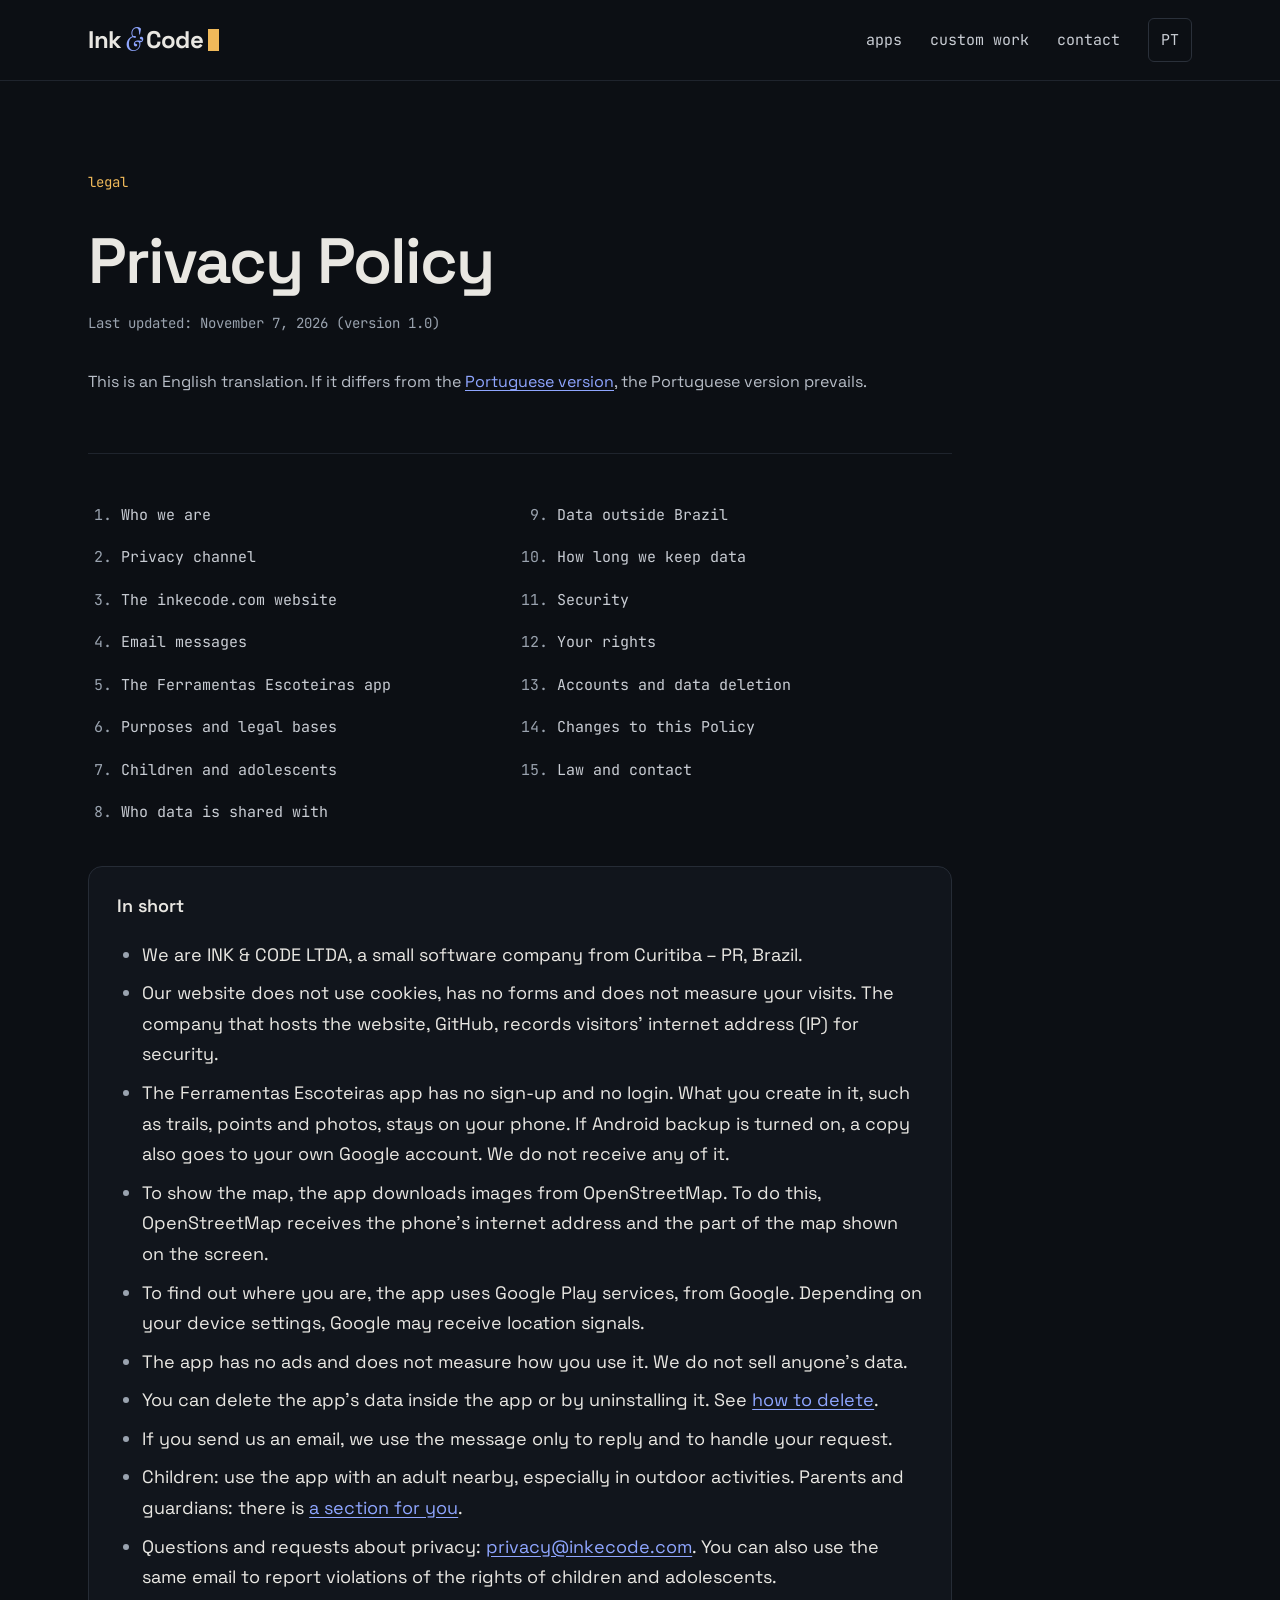
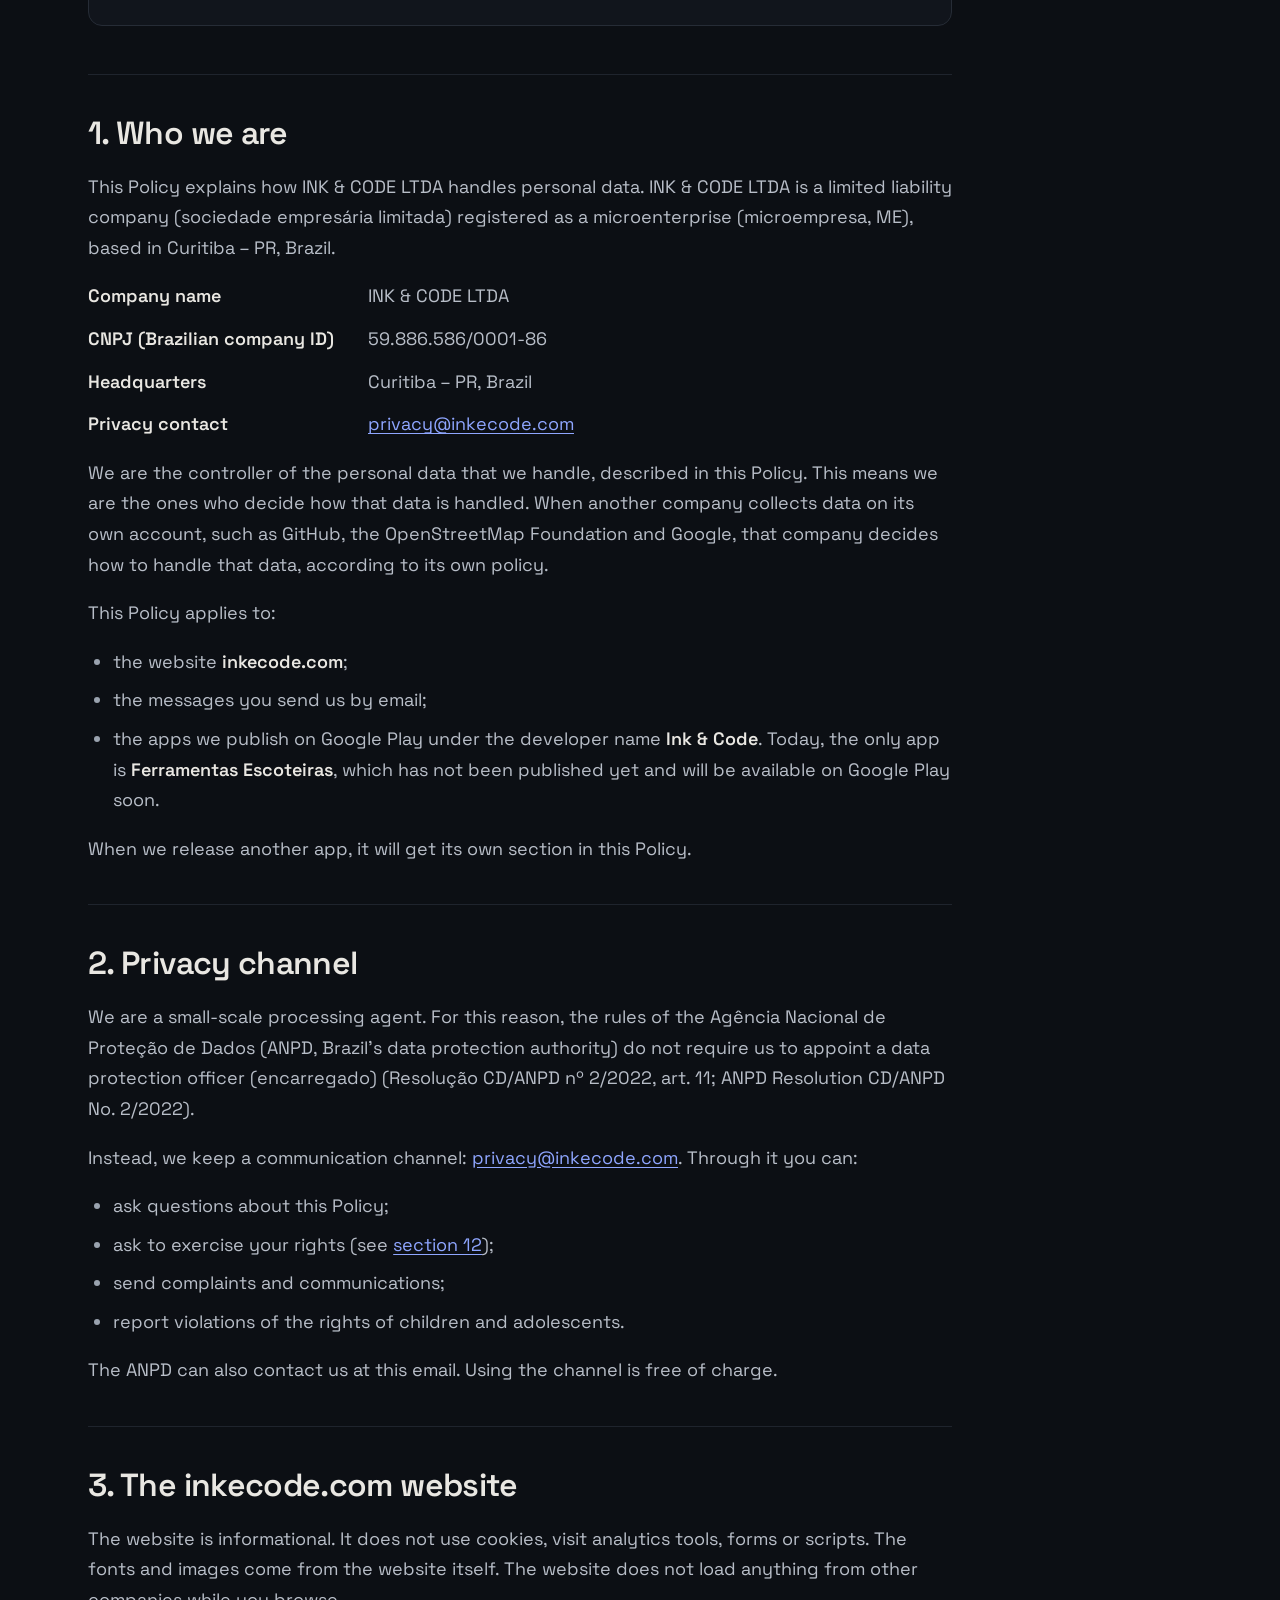
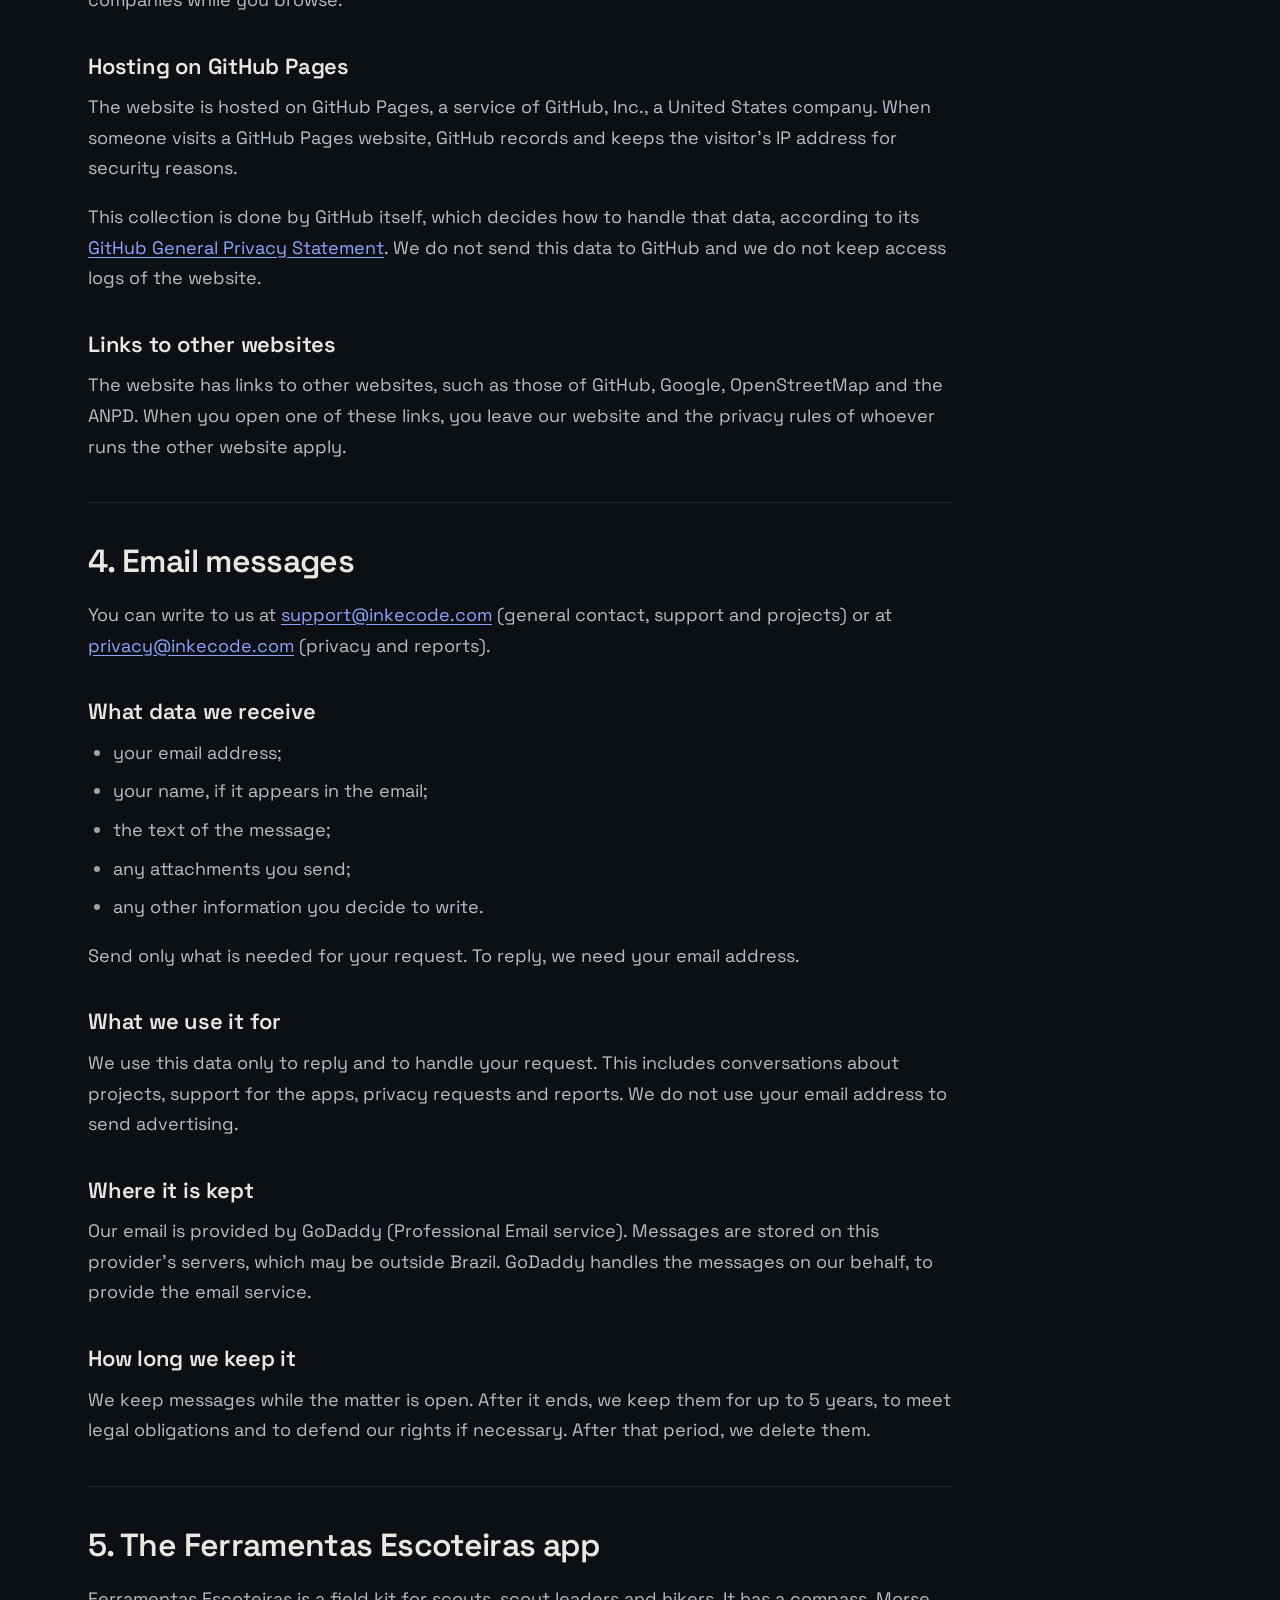
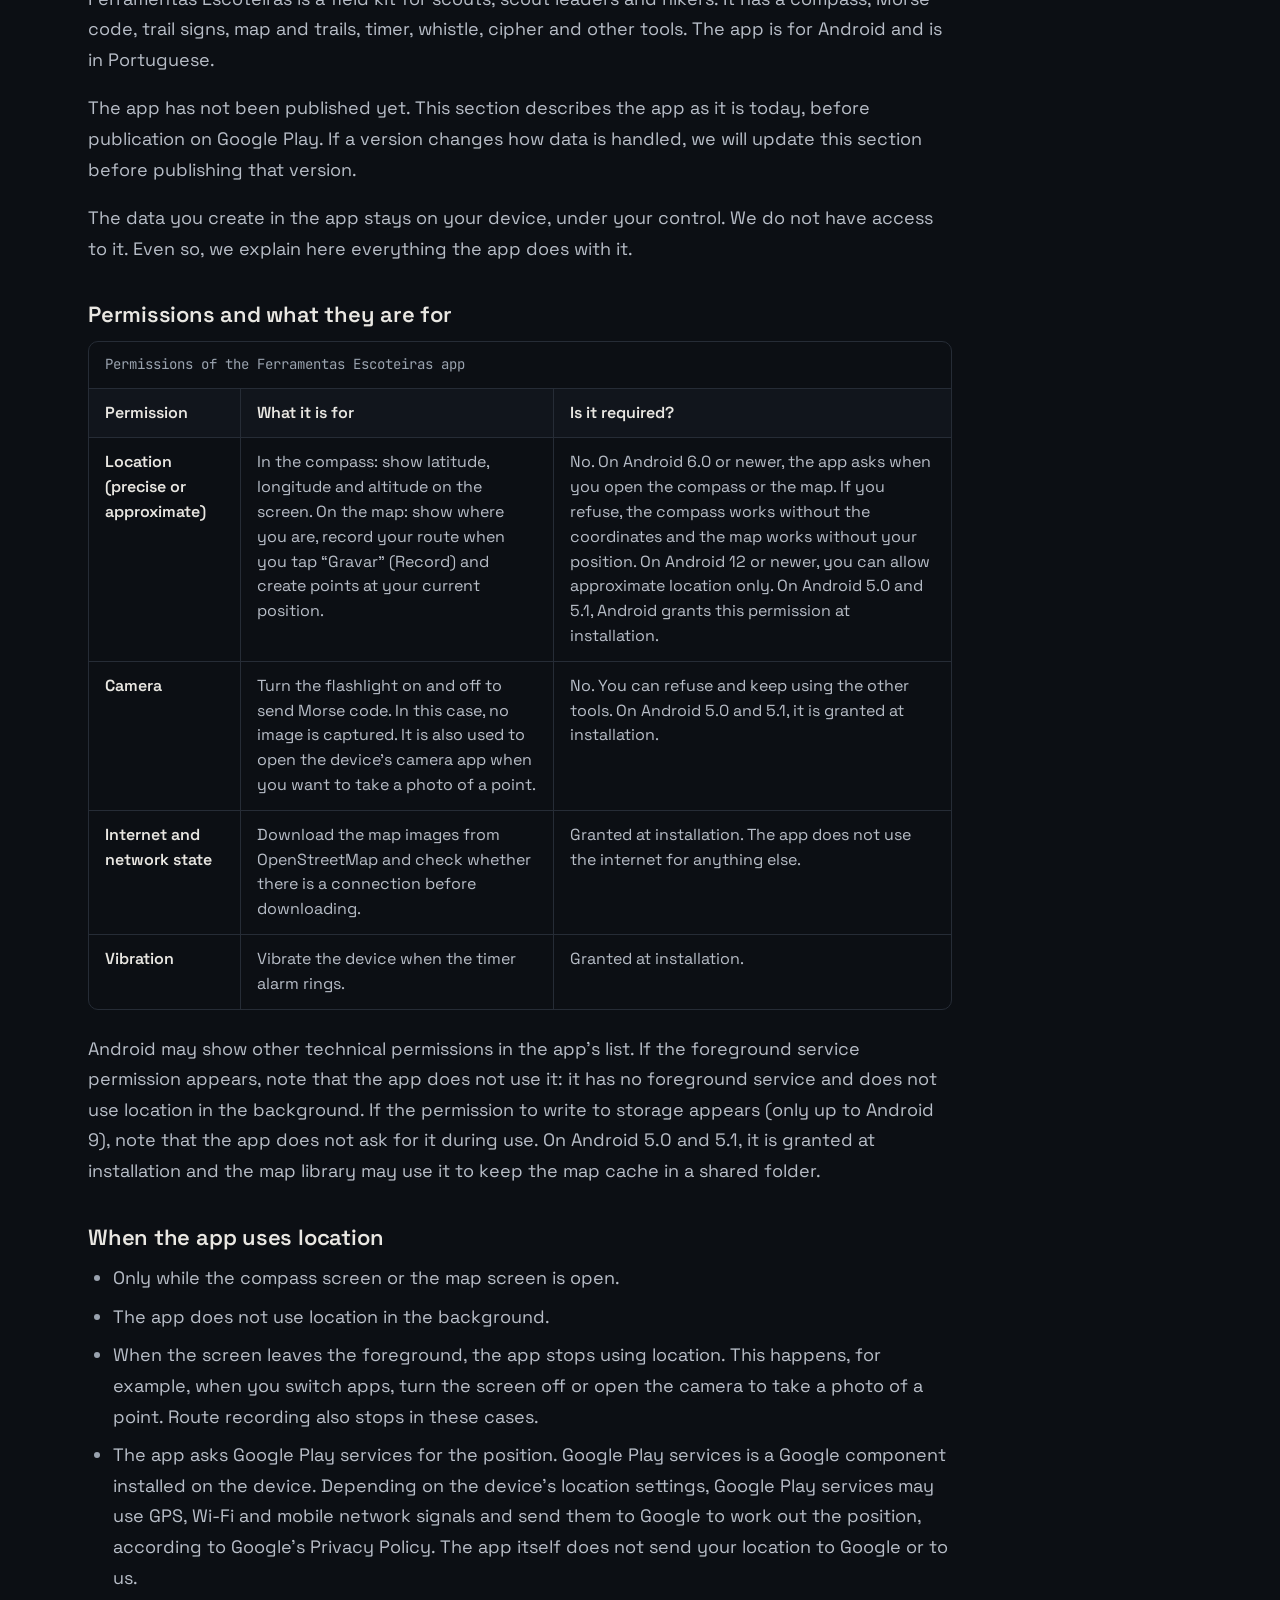
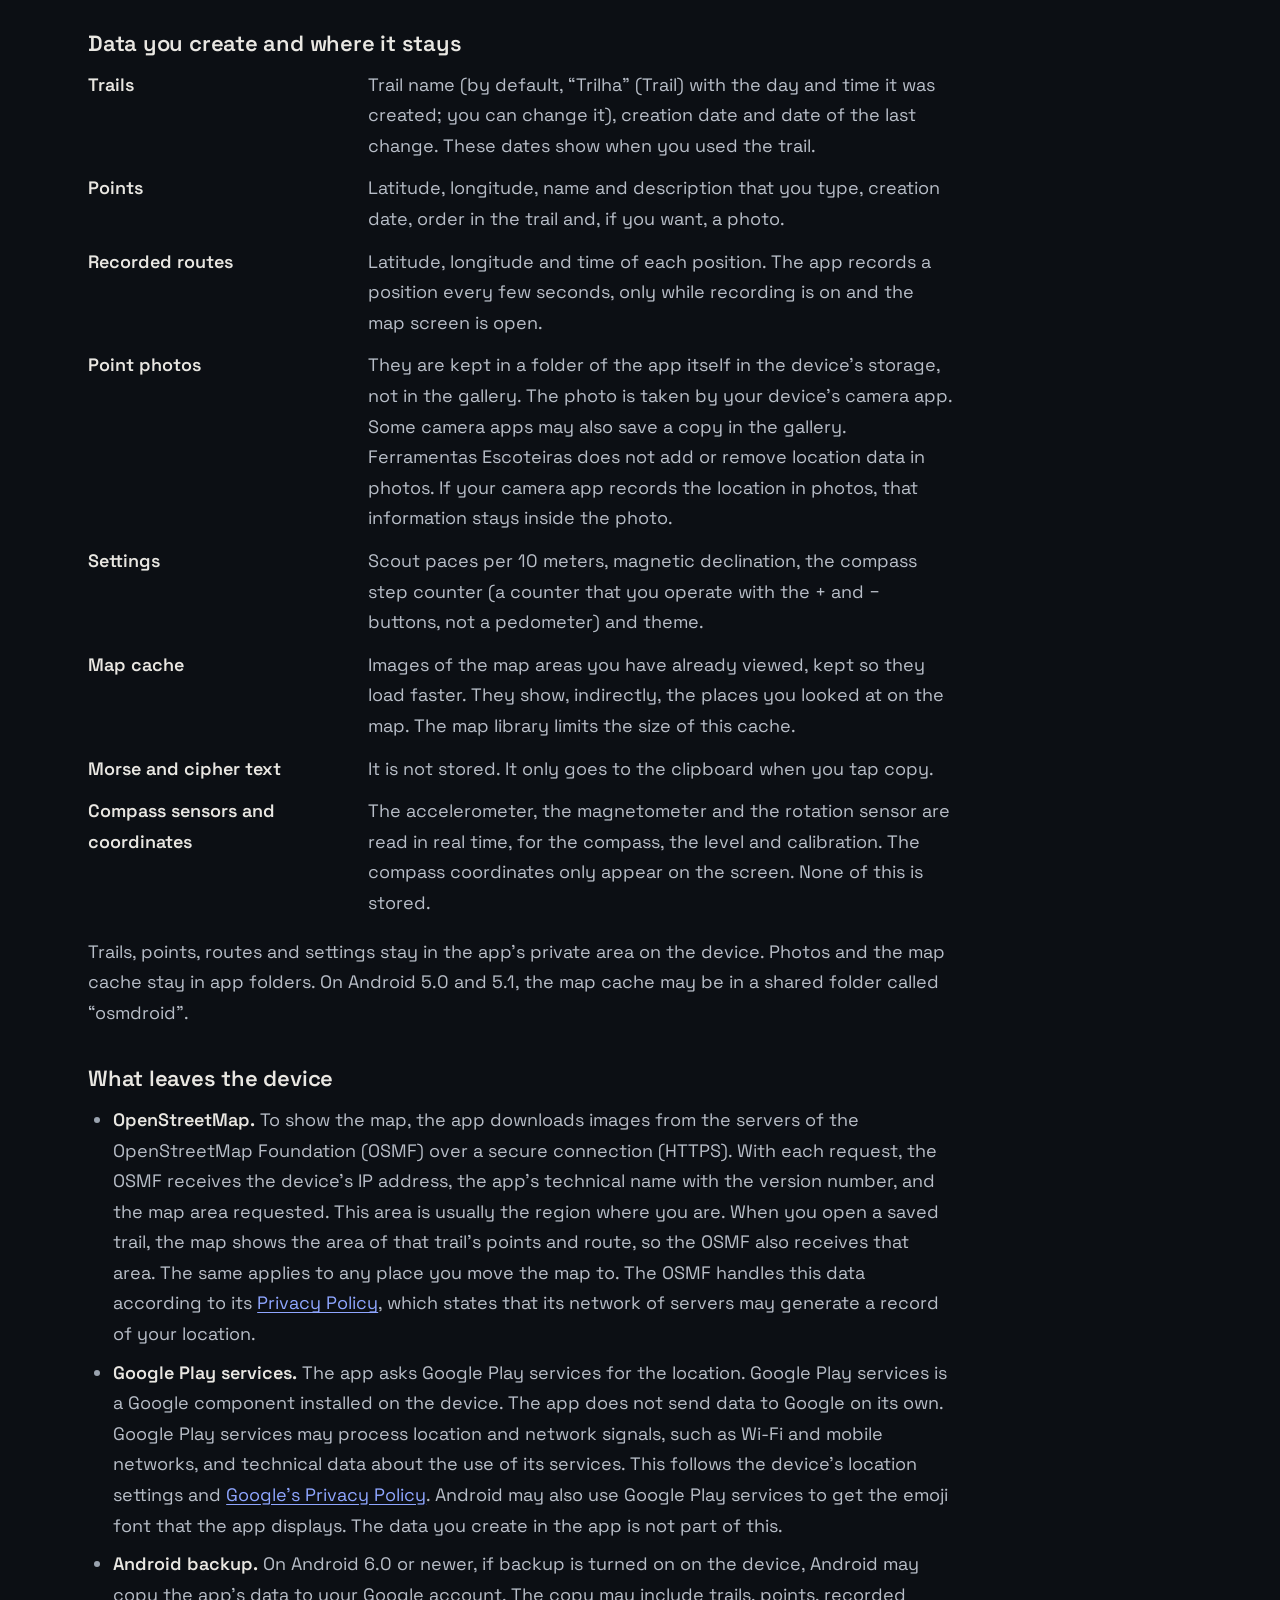
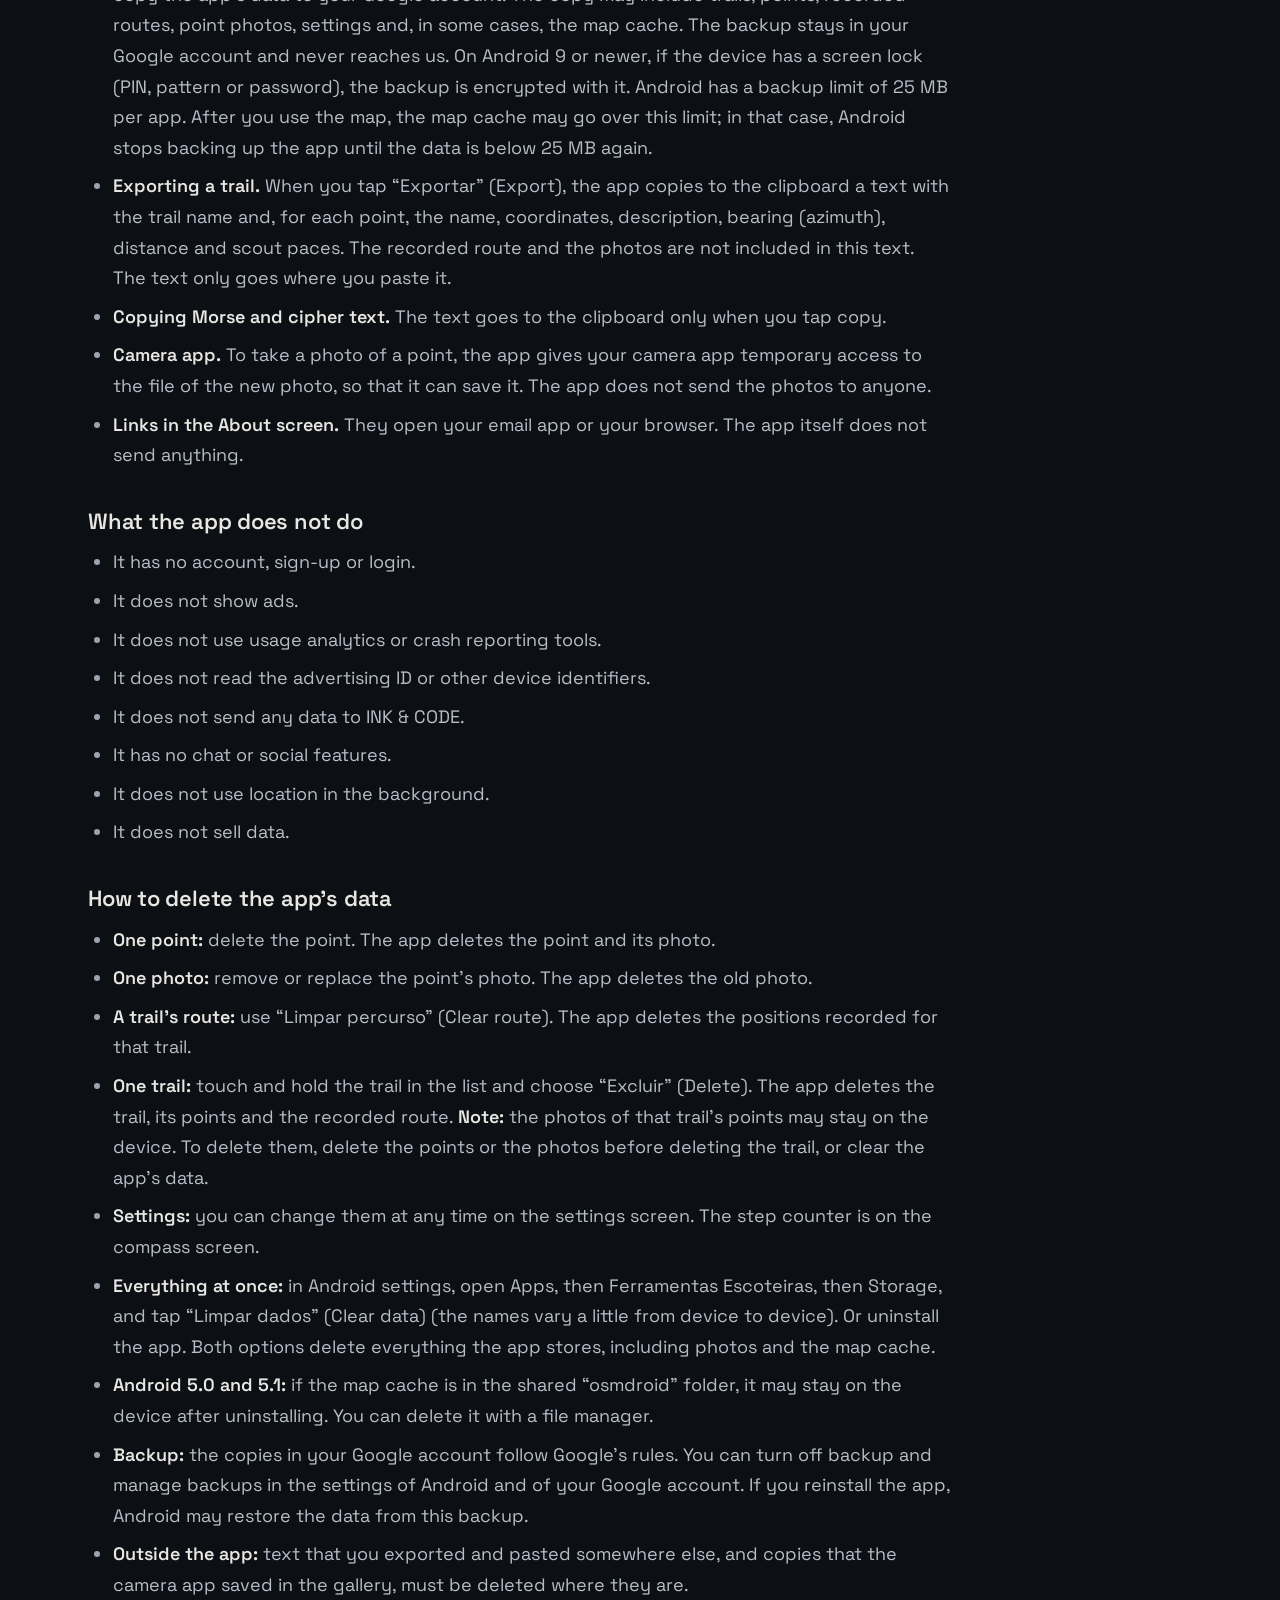
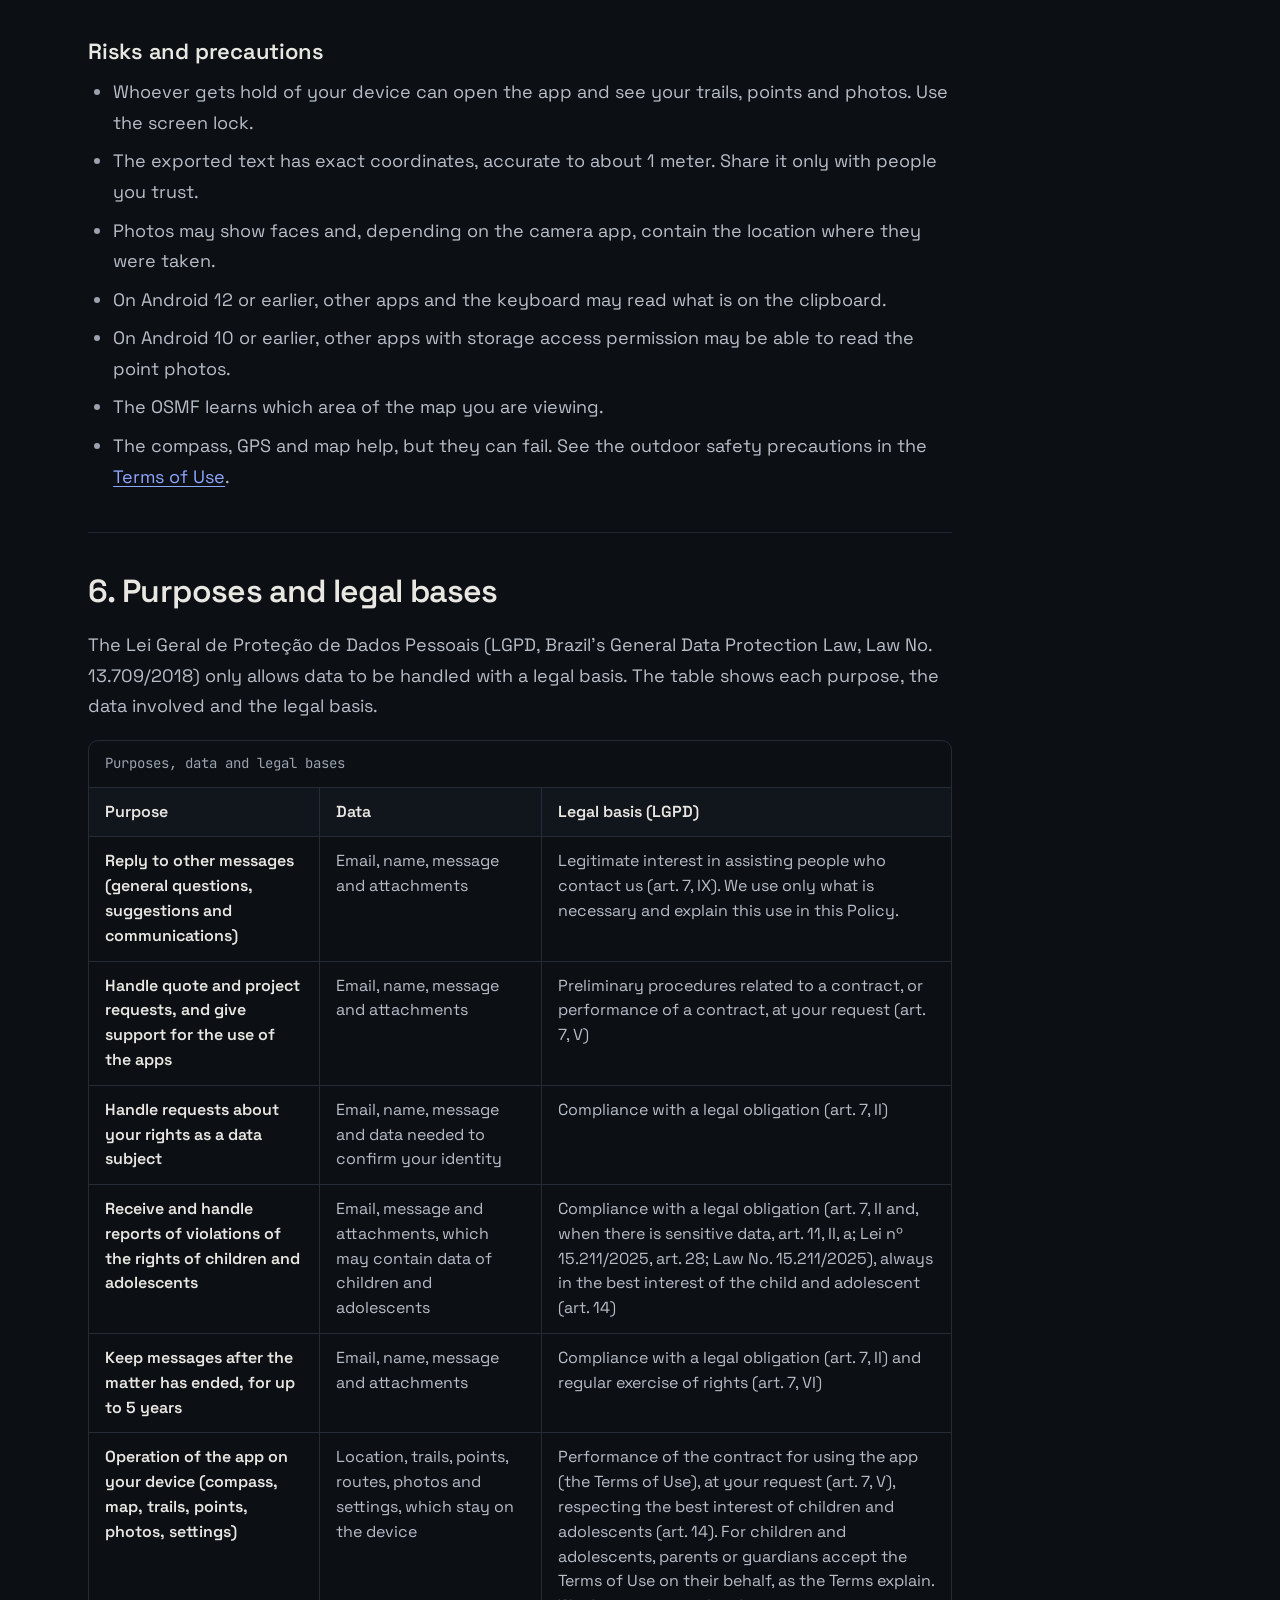
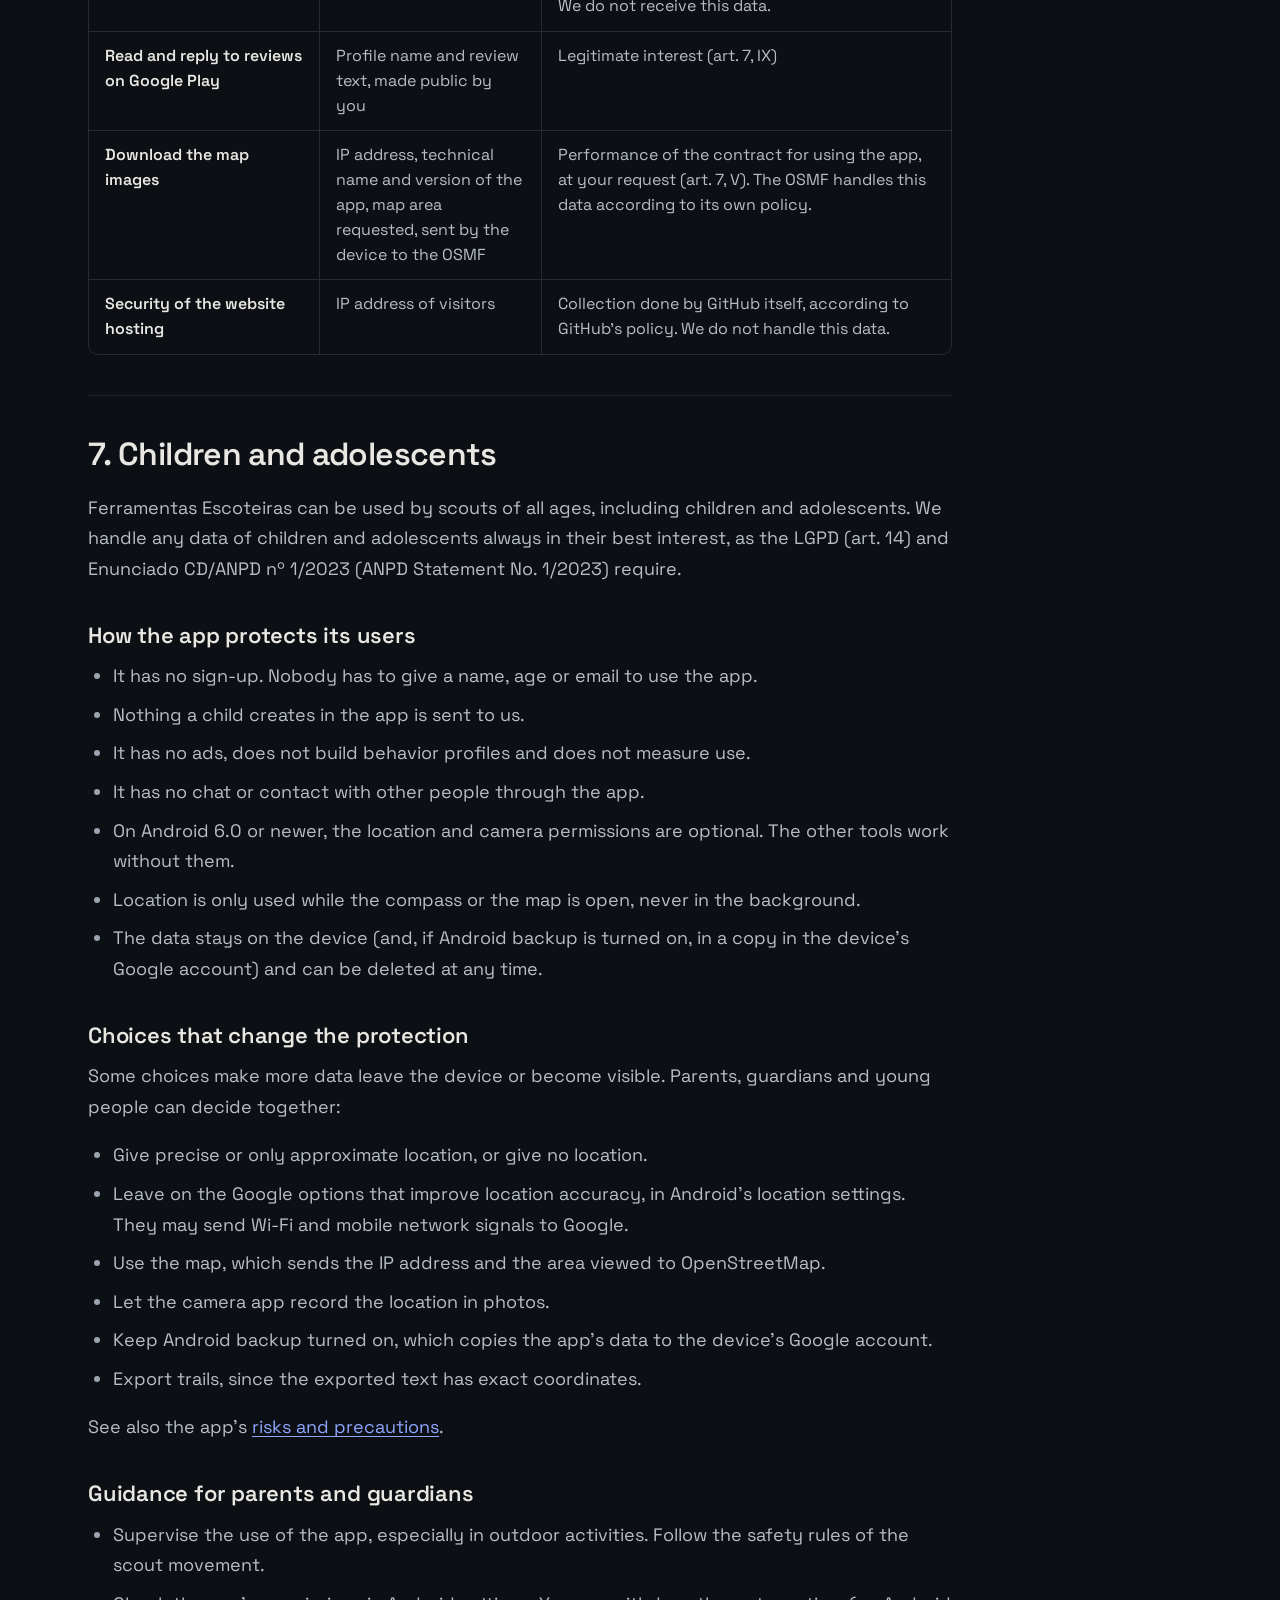
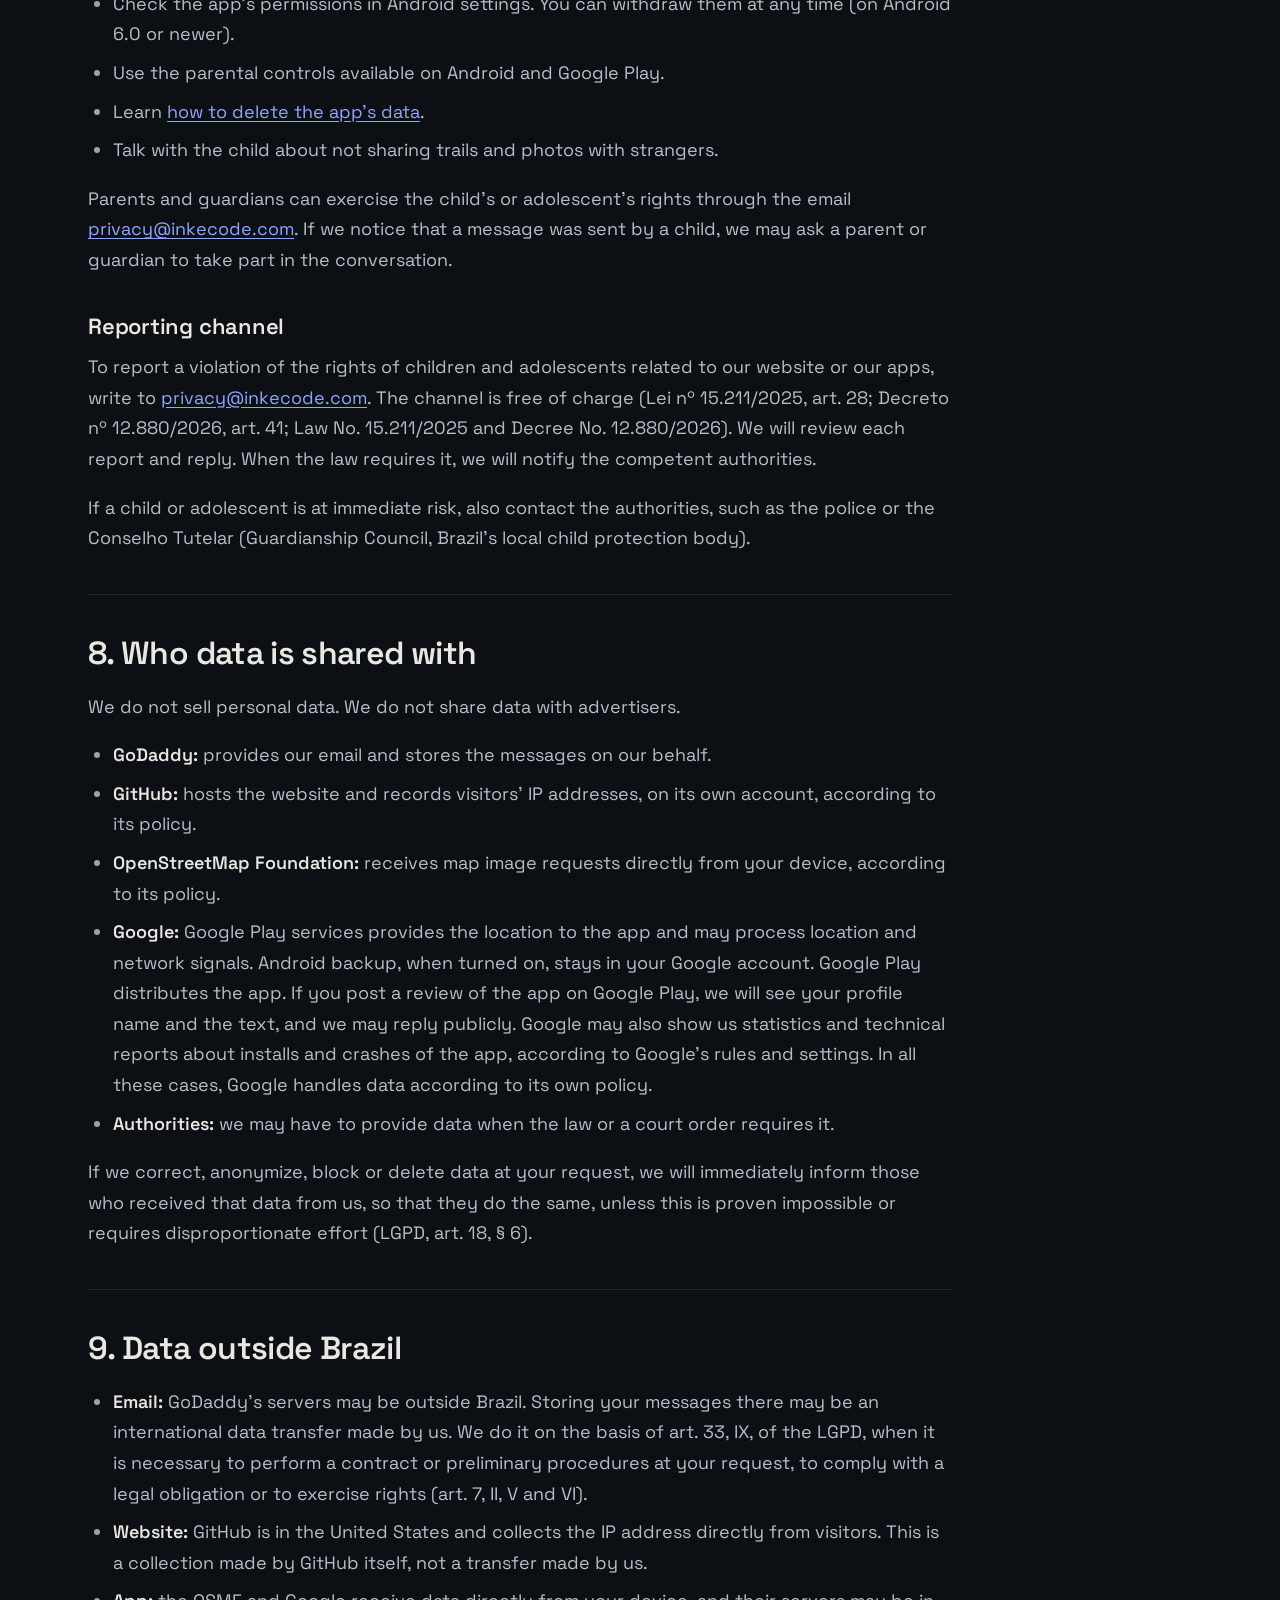
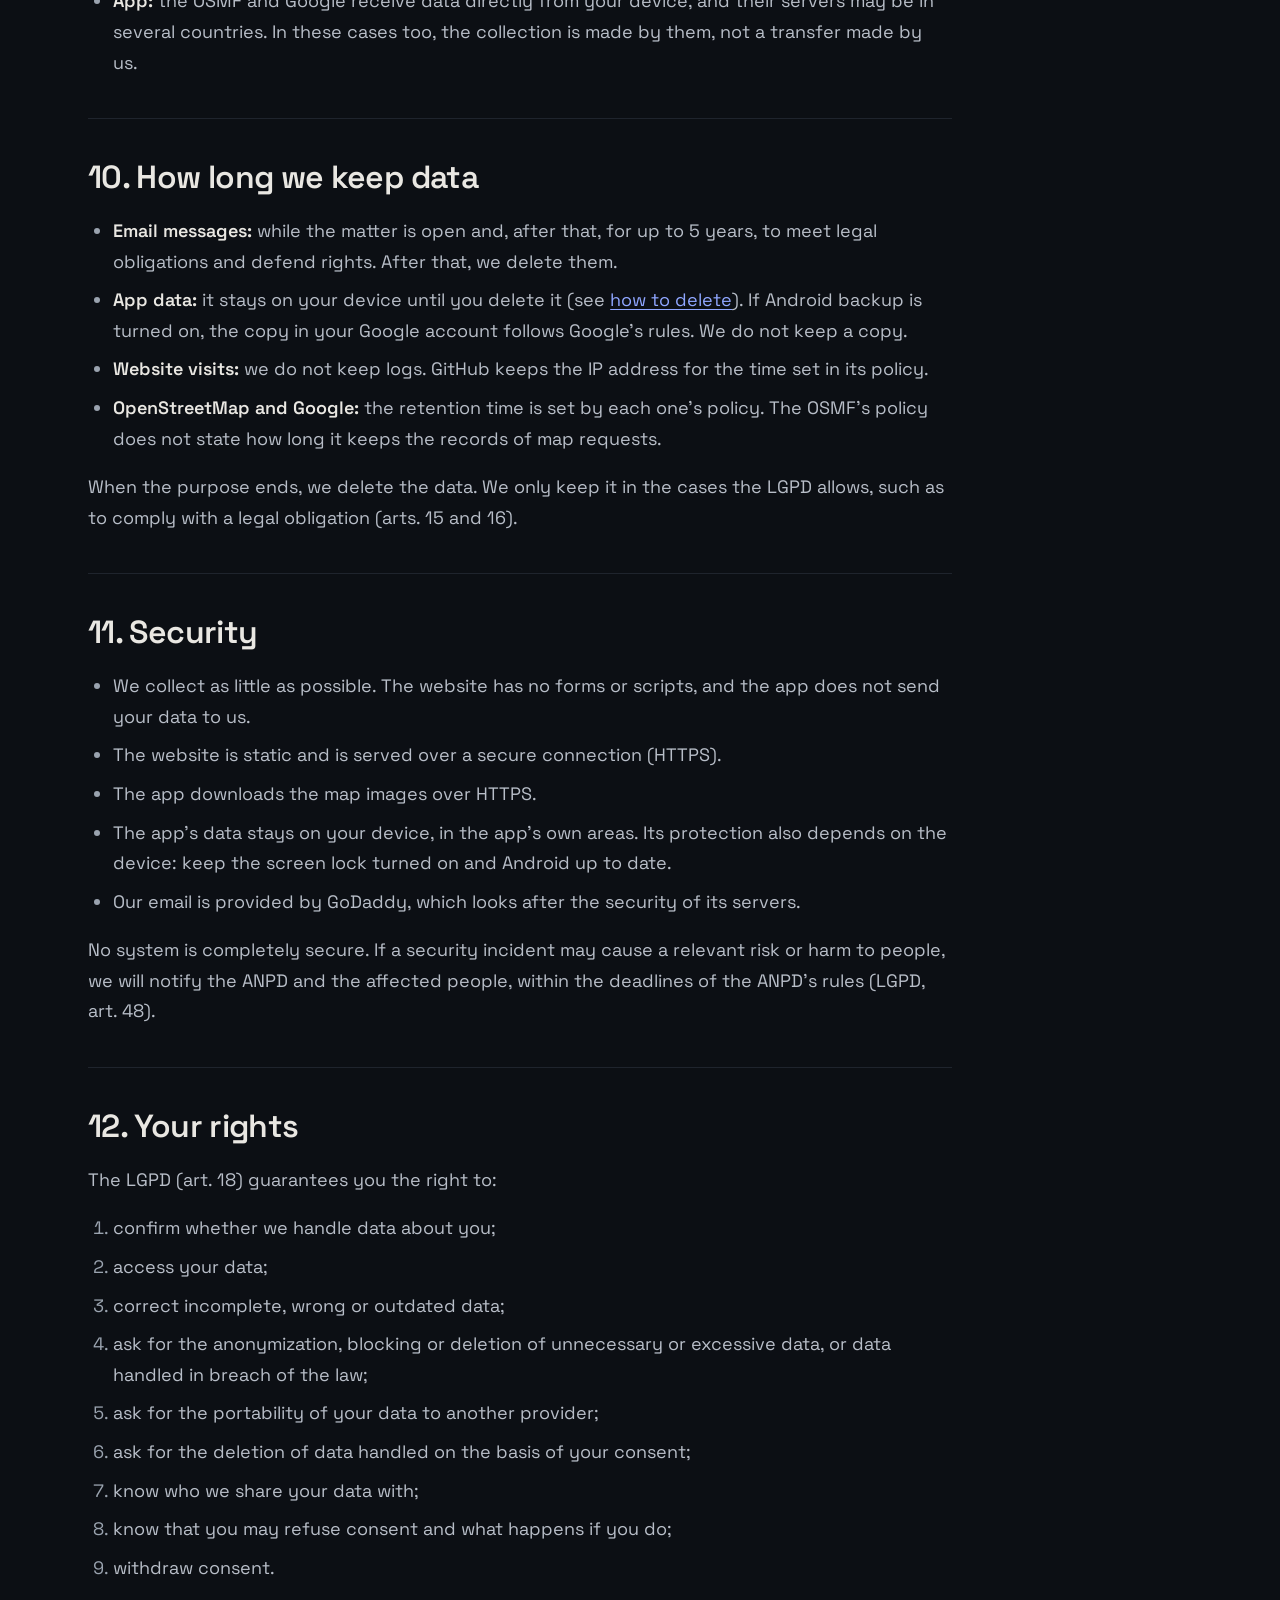
==== privacy/index.html @ c66e044f "Add Ink & Code website Static bilingual site served by GitHub Pages at inkecode.com: English at the " ====
<!doctype html>
<html lang="en">
<head>
<meta charset="utf-8">
<meta name="viewport" content="width=device-width, initial-scale=1">
<meta http-equiv="Content-Security-Policy" content="default-src 'self'; img-src 'self'; style-src 'self'; font-src 'self'; script-src 'none'; object-src 'none'; base-uri 'none'; form-action 'none'">
<meta name="referrer" content="strict-origin-when-cross-origin">
<title>Privacy Policy | Ink &amp; Code</title>
<meta name="description" content="How Ink &amp; Code handles personal data on this website, by email and in the Ferramentas Escoteiras app.">
<link rel="canonical" href="https://inkecode.com/privacy/">
<link rel="alternate" hreflang="en" href="https://inkecode.com/privacy/">
<link rel="alternate" hreflang="pt-BR" href="https://inkecode.com/pt/privacidade/">
<link rel="alternate" hreflang="x-default" href="https://inkecode.com/privacy/">
<meta property="og:type" content="website">
<meta property="og:site_name" content="Ink &amp; Code">
<meta property="og:title" content="Privacy Policy | Ink &amp; Code">
<meta property="og:description" content="How Ink &amp; Code handles personal data on this website, by email and in the Ferramentas Escoteiras app.">
<meta property="og:url" content="https://inkecode.com/privacy/">
<meta property="og:locale" content="en_US">
<meta property="og:locale:alternate" content="pt_BR">
<meta name="theme-color" content="#0C0F14">
<meta name="color-scheme" content="dark">
<link rel="icon" href="/assets/img/favicon.svg" type="image/svg+xml">
<link rel="apple-touch-icon" href="/assets/img/apple-touch-icon.png">
<link rel="stylesheet" href="/assets/css/site.css">
<link rel="expect" href="#main" blocking="render">
</head>
<body>
<a class="skip-link" href="#main">Skip to content</a>
<header class="site-header">
<div class="container">
<a class="wordmark" href="/" aria-label="Ink &amp; Code, go to the home page"><span>Ink</span><span class="wordmark-amp">&amp;</span><span>Code</span><span class="wordmark-cursor cursor" aria-hidden="true"></span></a>
<nav class="site-nav" aria-label="Main">
<a href="/#apps">apps</a>
<a href="/#custom-work">custom work</a>
<a href="/#contact">contact</a>
<a class="lang-switch" href="/pt/privacidade/" lang="pt-BR" hreflang="pt-BR" aria-label="Versão em português">PT</a>
</nav>
</div>
</header>
<main id="main" class="legal-page"><article class="legal">
<header class="legal-header">
<p class="eyebrow">legal</p>
<h1>Privacy Policy</h1>
<p class="legal-meta">Last updated: November 7, 2026 (version 1.0)</p>
<p class="legal-lang-note">This is an English translation. If it differs from the <a href="/pt/privacidade/" lang="pt-BR" hreflang="pt-BR">Portuguese version</a>, the Portuguese version prevails.</p>
</header>
<nav class="legal-toc" aria-label="Privacy Policy contents">
  <ol>
    <li><a href="#quem-somos">Who we are</a></li>
    <li><a href="#canal-de-privacidade">Privacy channel</a></li>
    <li><a href="#site">The inkecode.com website</a></li>
    <li><a href="#mensagens-por-e-mail">Email messages</a></li>
    <li><a href="#ferramentas-escoteiras">The Ferramentas Escoteiras app</a></li>
    <li><a href="#finalidades-e-bases-legais">Purposes and legal bases</a></li>
    <li><a href="#criancas-e-adolescentes">Children and adolescents</a></li>
    <li><a href="#compartilhamento">Who data is shared with</a></li>
    <li><a href="#transferencia-internacional">Data outside Brazil</a></li>
    <li><a href="#retencao">How long we keep data</a></li>
    <li><a href="#seguranca">Security</a></li>
    <li><a href="#seus-direitos">Your rights</a></li>
    <li><a href="#exclusao-de-conta">Accounts and data deletion</a></li>
    <li><a href="#alteracoes">Changes to this Policy</a></li>
    <li><a href="#legislacao-e-contato">Law and contact</a></li>
  </ol>
</nav>

<div class="legal-summary">
  <p><strong>In short</strong></p>
  <ul>
    <li>We are INK &amp; CODE LTDA, a small software company from Curitiba – PR, Brazil.</li>
    <li>Our website does not use cookies, has no forms and does not measure your visits. The company that hosts the website, GitHub, records visitors' internet address (IP) for security.</li>
    <li>The Ferramentas Escoteiras app has no sign-up and no login. What you create in it, such as trails, points and photos, stays on your phone. If Android backup is turned on, a copy also goes to your own Google account. We do not receive any of it.</li>
    <li>To show the map, the app downloads images from OpenStreetMap. To do this, OpenStreetMap receives the phone's internet address and the part of the map shown on the screen.</li>
    <li>To find out where you are, the app uses Google Play services, from Google. Depending on your device settings, Google may receive location signals.</li>
    <li>The app has no ads and does not measure how you use it. We do not sell anyone's data.</li>
    <li>You can delete the app's data inside the app or by uninstalling it. See <a href="#apagar-dados-do-app">how to delete</a>.</li>
    <li>If you send us an email, we use the message only to reply and to handle your request.</li>
    <li>Children: use the app with an adult nearby, especially in outdoor activities. Parents and guardians: there is <a href="#criancas-e-adolescentes">a section for you</a>.</li>
    <li>Questions and requests about privacy: <a href="mailto:privacy@inkecode.com">privacy@inkecode.com</a>. You can also use the same email to report violations of the rights of children and adolescents.</li>
  </ul>
</div>

<section id="quem-somos">
  <h2>1. Who we are</h2>
  <p>This Policy explains how INK &amp; CODE LTDA handles personal data. INK &amp; CODE LTDA is a limited liability company (sociedade empresária limitada) registered as a microenterprise (microempresa, ME), based in Curitiba – PR, Brazil.</p>
  <dl>
    <dt>Company name</dt>
    <dd>INK &amp; CODE LTDA</dd>
    <dt>CNPJ (Brazilian company ID)</dt>
    <dd>59.886.586/0001-86</dd>
    <dt>Headquarters</dt>
    <dd>Curitiba – PR, Brazil</dd>
    <dt>Privacy contact</dt>
    <dd><a href="mailto:privacy@inkecode.com">privacy@inkecode.com</a></dd>
  </dl>
  <p>We are the controller of the personal data that we handle, described in this Policy. This means we are the ones who decide how that data is handled. When another company collects data on its own account, such as GitHub, the OpenStreetMap Foundation and Google, that company decides how to handle that data, according to its own policy.</p>
  <p>This Policy applies to:</p>
  <ul>
    <li>the website <strong>inkecode.com</strong>;</li>
    <li>the messages you send us by email;</li>
    <li>the apps we publish on Google Play under the developer name <strong>Ink &amp; Code</strong>. Today, the only app is <strong>Ferramentas Escoteiras</strong>, which has not been published yet and will be available on Google Play soon.</li>
  </ul>
  <p>When we release another app, it will get its own section in this Policy.</p>
</section>

<section id="canal-de-privacidade">
  <h2>2. Privacy channel</h2>
  <p>We are a small-scale processing agent. For this reason, the rules of the Agência Nacional de Proteção de Dados (ANPD, Brazil's data protection authority) do not require us to appoint a data protection officer (encarregado) (Resolução CD/ANPD nº 2/2022, art. 11; ANPD Resolution CD/ANPD No. 2/2022).</p>
  <p>Instead, we keep a communication channel: <a href="mailto:privacy@inkecode.com">privacy@inkecode.com</a>. Through it you can:</p>
  <ul>
    <li>ask questions about this Policy;</li>
    <li>ask to exercise your rights (see <a href="#seus-direitos">section 12</a>);</li>
    <li>send complaints and communications;</li>
    <li>report violations of the rights of children and adolescents.</li>
  </ul>
  <p>The ANPD can also contact us at this email. Using the channel is free of charge.</p>
</section>

<section id="site">
  <h2>3. The inkecode.com website</h2>
  <p>The website is informational. It does not use cookies, visit analytics tools, forms or scripts. The fonts and images come from the website itself. The website does not load anything from other companies while you browse.</p>
  <h3>Hosting on GitHub Pages</h3>
  <p>The website is hosted on GitHub Pages, a service of GitHub, Inc., a United States company. When someone visits a GitHub Pages website, GitHub records and keeps the visitor's IP address for security reasons.</p>
  <p>This collection is done by GitHub itself, which decides how to handle that data, according to its <a href="https://docs.github.com/en/site-policy/privacy-policies/github-general-privacy-statement" rel="noopener" lang="en">GitHub General Privacy Statement</a>. We do not send this data to GitHub and we do not keep access logs of the website.</p>
  <h3>Links to other websites</h3>
  <p>The website has links to other websites, such as those of GitHub, Google, OpenStreetMap and the ANPD. When you open one of these links, you leave our website and the privacy rules of whoever runs the other website apply.</p>
</section>

<section id="mensagens-por-e-mail">
  <h2>4. Email messages</h2>
  <p>You can write to us at <a href="mailto:support@inkecode.com">support@inkecode.com</a> (general contact, support and projects) or at <a href="mailto:privacy@inkecode.com">privacy@inkecode.com</a> (privacy and reports).</p>
  <h3>What data we receive</h3>
  <ul>
    <li>your email address;</li>
    <li>your name, if it appears in the email;</li>
    <li>the text of the message;</li>
    <li>any attachments you send;</li>
    <li>any other information you decide to write.</li>
  </ul>
  <p>Send only what is needed for your request. To reply, we need your email address.</p>
  <h3>What we use it for</h3>
  <p>We use this data only to reply and to handle your request. This includes conversations about projects, support for the apps, privacy requests and reports. We do not use your email address to send advertising.</p>
  <h3>Where it is kept</h3>
  <p>Our email is provided by GoDaddy (Professional Email service). Messages are stored on this provider's servers, which may be outside Brazil. GoDaddy handles the messages on our behalf, to provide the email service.</p>
  <h3>How long we keep it</h3>
  <p>We keep messages while the matter is open. After it ends, we keep them for up to 5 years, to meet legal obligations and to defend our rights if necessary. After that period, we delete them.</p>
</section>

<section id="ferramentas-escoteiras">
  <h2>5. The Ferramentas Escoteiras app</h2>
  <p>Ferramentas Escoteiras is a field kit for scouts, scout leaders and hikers. It has a compass, Morse code, trail signs, map and trails, timer, whistle, cipher and other tools. The app is for Android and is in Portuguese.</p>
  <p>The app has not been published yet. This section describes the app as it is today, before publication on Google Play. If a version changes how data is handled, we will update this section before publishing that version.</p>
  <p>The data you create in the app stays on your device, under your control. We do not have access to it. Even so, we explain here everything the app does with it.</p>

  <h3>Permissions and what they are for</h3>
  <div class="table-wrap">
    <table>
      <caption>Permissions of the Ferramentas Escoteiras app</caption>
      <thead>
        <tr>
          <th scope="col">Permission</th>
          <th scope="col">What it is for</th>
          <th scope="col">Is it required?</th>
        </tr>
      </thead>
      <tbody>
        <tr>
          <th scope="row">Location (precise or approximate)</th>
          <td>In the compass: show latitude, longitude and altitude on the screen. On the map: show where you are, record your route when you tap “Gravar” (Record) and create points at your current position.</td>
          <td>No. On Android 6.0 or newer, the app asks when you open the compass or the map. If you refuse, the compass works without the coordinates and the map works without your position. On Android 12 or newer, you can allow approximate location only. On Android 5.0 and 5.1, Android grants this permission at installation.</td>
        </tr>
        <tr>
          <th scope="row">Camera</th>
          <td>Turn the flashlight on and off to send Morse code. In this case, no image is captured. It is also used to open the device's camera app when you want to take a photo of a point.</td>
          <td>No. You can refuse and keep using the other tools. On Android 5.0 and 5.1, it is granted at installation.</td>
        </tr>
        <tr>
          <th scope="row">Internet and network state</th>
          <td>Download the map images from OpenStreetMap and check whether there is a connection before downloading.</td>
          <td>Granted at installation. The app does not use the internet for anything else.</td>
        </tr>
        <tr>
          <th scope="row">Vibration</th>
          <td>Vibrate the device when the timer alarm rings.</td>
          <td>Granted at installation.</td>
        </tr>
      </tbody>
    </table>
  </div>
  <p>Android may show other technical permissions in the app's list. If the foreground service permission appears, note that the app does not use it: it has no foreground service and does not use location in the background. If the permission to write to storage appears (only up to Android 9), note that the app does not ask for it during use. On Android 5.0 and 5.1, it is granted at installation and the map library may use it to keep the map cache in a shared folder.</p>

  <h3>When the app uses location</h3>
  <ul>
    <li>Only while the compass screen or the map screen is open.</li>
    <li>The app does not use location in the background.</li>
    <li>When the screen leaves the foreground, the app stops using location. This happens, for example, when you switch apps, turn the screen off or open the camera to take a photo of a point. Route recording also stops in these cases.</li>
    <li>The app asks Google Play services for the position. Google Play services is a Google component installed on the device. Depending on the device's location settings, Google Play services may use GPS, Wi-Fi and mobile network signals and send them to Google to work out the position, according to Google's Privacy Policy. The app itself does not send your location to Google or to us.</li>
  </ul>

  <h3>Data you create and where it stays</h3>
  <dl>
    <dt>Trails</dt>
    <dd>Trail name (by default, “Trilha” (Trail) with the day and time it was created; you can change it), creation date and date of the last change. These dates show when you used the trail.</dd>
    <dt>Points</dt>
    <dd>Latitude, longitude, name and description that you type, creation date, order in the trail and, if you want, a photo.</dd>
    <dt>Recorded routes</dt>
    <dd>Latitude, longitude and time of each position. The app records a position every few seconds, only while recording is on and the map screen is open.</dd>
    <dt>Point photos</dt>
    <dd>They are kept in a folder of the app itself in the device's storage, not in the gallery. The photo is taken by your device's camera app. Some camera apps may also save a copy in the gallery. Ferramentas Escoteiras does not add or remove location data in photos. If your camera app records the location in photos, that information stays inside the photo.</dd>
    <dt>Settings</dt>
    <dd>Scout paces per 10 meters, magnetic declination, the compass step counter (a counter that you operate with the + and − buttons, not a pedometer) and theme.</dd>
    <dt>Map cache</dt>
    <dd>Images of the map areas you have already viewed, kept so they load faster. They show, indirectly, the places you looked at on the map. The map library limits the size of this cache.</dd>
    <dt>Morse and cipher text</dt>
    <dd>It is not stored. It only goes to the clipboard when you tap copy.</dd>
    <dt>Compass sensors and coordinates</dt>
    <dd>The accelerometer, the magnetometer and the rotation sensor are read in real time, for the compass, the level and calibration. The compass coordinates only appear on the screen. None of this is stored.</dd>
  </dl>
  <p>Trails, points, routes and settings stay in the app's private area on the device. Photos and the map cache stay in app folders. On Android 5.0 and 5.1, the map cache may be in a shared folder called “osmdroid”.</p>

  <h3>What leaves the device</h3>
  <ul>
    <li><strong>OpenStreetMap.</strong> To show the map, the app downloads images from the servers of the OpenStreetMap Foundation (OSMF) over a secure connection (HTTPS). With each request, the OSMF receives the device's IP address, the app's technical name with the version number, and the map area requested. This area is usually the region where you are. When you open a saved trail, the map shows the area of that trail's points and route, so the OSMF also receives that area. The same applies to any place you move the map to. The OSMF handles this data according to its <a href="https://osmfoundation.org/wiki/Privacy_Policy" rel="noopener" lang="en">Privacy Policy</a>, which states that its network of servers may generate a record of your location.</li>
    <li><strong>Google Play services.</strong> The app asks Google Play services for the location. Google Play services is a Google component installed on the device. The app does not send data to Google on its own. Google Play services may process location and network signals, such as Wi-Fi and mobile networks, and technical data about the use of its services. This follows the device's location settings and <a href="https://policies.google.com/privacy" rel="noopener">Google's Privacy Policy</a>. Android may also use Google Play services to get the emoji font that the app displays. The data you create in the app is not part of this.</li>
    <li><strong>Android backup.</strong> On Android 6.0 or newer, if backup is turned on on the device, Android may copy the app's data to your Google account. The copy may include trails, points, recorded routes, point photos, settings and, in some cases, the map cache. The backup stays in your Google account and never reaches us. On Android 9 or newer, if the device has a screen lock (PIN, pattern or password), the backup is encrypted with it. Android has a backup limit of 25 MB per app. After you use the map, the map cache may go over this limit; in that case, Android stops backing up the app until the data is below 25 MB again.</li>
    <li><strong>Exporting a trail.</strong> When you tap “Exportar” (Export), the app copies to the clipboard a text with the trail name and, for each point, the name, coordinates, description, bearing (azimuth), distance and scout paces. The recorded route and the photos are not included in this text. The text only goes where you paste it.</li>
    <li><strong>Copying Morse and cipher text.</strong> The text goes to the clipboard only when you tap copy.</li>
    <li><strong>Camera app.</strong> To take a photo of a point, the app gives your camera app temporary access to the file of the new photo, so that it can save it. The app does not send the photos to anyone.</li>
    <li><strong>Links in the About screen.</strong> They open your email app or your browser. The app itself does not send anything.</li>
  </ul>

  <h3>What the app does not do</h3>
  <ul>
    <li>It has no account, sign-up or login.</li>
    <li>It does not show ads.</li>
    <li>It does not use usage analytics or crash reporting tools.</li>
    <li>It does not read the advertising ID or other device identifiers.</li>
    <li>It does not send any data to INK &amp; CODE.</li>
    <li>It has no chat or social features.</li>
    <li>It does not use location in the background.</li>
    <li>It does not sell data.</li>
  </ul>

  <h3 id="apagar-dados-do-app">How to delete the app's data</h3>
  <ul>
    <li><strong>One point:</strong> delete the point. The app deletes the point and its photo.</li>
    <li><strong>One photo:</strong> remove or replace the point's photo. The app deletes the old photo.</li>
    <li><strong>A trail's route:</strong> use “Limpar percurso” (Clear route). The app deletes the positions recorded for that trail.</li>
    <li><strong>One trail:</strong> touch and hold the trail in the list and choose “Excluir” (Delete). The app deletes the trail, its points and the recorded route. <strong>Note:</strong> the photos of that trail's points may stay on the device. To delete them, delete the points or the photos before deleting the trail, or clear the app's data.</li>
    <li><strong>Settings:</strong> you can change them at any time on the settings screen. The step counter is on the compass screen.</li>
    <li><strong>Everything at once:</strong> in Android settings, open Apps, then Ferramentas Escoteiras, then Storage, and tap “Limpar dados” (Clear data) (the names vary a little from device to device). Or uninstall the app. Both options delete everything the app stores, including photos and the map cache.</li>
    <li><strong>Android 5.0 and 5.1:</strong> if the map cache is in the shared “osmdroid” folder, it may stay on the device after uninstalling. You can delete it with a file manager.</li>
    <li><strong>Backup:</strong> the copies in your Google account follow Google's rules. You can turn off backup and manage backups in the settings of Android and of your Google account. If you reinstall the app, Android may restore the data from this backup.</li>
    <li><strong>Outside the app:</strong> text that you exported and pasted somewhere else, and copies that the camera app saved in the gallery, must be deleted where they are.</li>
  </ul>

  <h3 id="riscos-e-cuidados">Risks and precautions</h3>
  <ul>
    <li>Whoever gets hold of your device can open the app and see your trails, points and photos. Use the screen lock.</li>
    <li>The exported text has exact coordinates, accurate to about 1 meter. Share it only with people you trust.</li>
    <li>Photos may show faces and, depending on the camera app, contain the location where they were taken.</li>
    <li>On Android 12 or earlier, other apps and the keyboard may read what is on the clipboard.</li>
    <li>On Android 10 or earlier, other apps with storage access permission may be able to read the point photos.</li>
    <li>The OSMF learns which area of the map you are viewing.</li>
    <li>The compass, GPS and map help, but they can fail. See the outdoor safety precautions in the <a href="/terms/">Terms of Use</a>.</li>
  </ul>
</section>

<section id="finalidades-e-bases-legais">
  <h2>6. Purposes and legal bases</h2>
  <p>The Lei Geral de Proteção de Dados Pessoais (LGPD, Brazil's General Data Protection Law, Law No. 13.709/2018) only allows data to be handled with a legal basis. The table shows each purpose, the data involved and the legal basis.</p>
  <div class="table-wrap">
    <table>
      <caption>Purposes, data and legal bases</caption>
      <thead>
        <tr>
          <th scope="col">Purpose</th>
          <th scope="col">Data</th>
          <th scope="col">Legal basis (LGPD)</th>
        </tr>
      </thead>
      <tbody>
        <tr>
          <th scope="row">Reply to other messages (general questions, suggestions and communications)</th>
          <td>Email, name, message and attachments</td>
          <td>Legitimate interest in assisting people who contact us (art. 7, IX). We use only what is necessary and explain this use in this Policy.</td>
        </tr>
        <tr>
          <th scope="row">Handle quote and project requests, and give support for the use of the apps</th>
          <td>Email, name, message and attachments</td>
          <td>Preliminary procedures related to a contract, or performance of a contract, at your request (art. 7, V)</td>
        </tr>
        <tr>
          <th scope="row">Handle requests about your rights as a data subject</th>
          <td>Email, name, message and data needed to confirm your identity</td>
          <td>Compliance with a legal obligation (art. 7, II)</td>
        </tr>
        <tr>
          <th scope="row">Receive and handle reports of violations of the rights of children and adolescents</th>
          <td>Email, message and attachments, which may contain data of children and adolescents</td>
          <td>Compliance with a legal obligation (art. 7, II and, when there is sensitive data, art. 11, II, a; Lei nº 15.211/2025, art. 28; Law No. 15.211/2025), always in the best interest of the child and adolescent (art. 14)</td>
        </tr>
        <tr>
          <th scope="row">Keep messages after the matter has ended, for up to 5 years</th>
          <td>Email, name, message and attachments</td>
          <td>Compliance with a legal obligation (art. 7, II) and regular exercise of rights (art. 7, VI)</td>
        </tr>
        <tr>
          <th scope="row">Operation of the app on your device (compass, map, trails, points, photos, settings)</th>
          <td>Location, trails, points, routes, photos and settings, which stay on the device</td>
          <td>Performance of the contract for using the app (the Terms of Use), at your request (art. 7, V), respecting the best interest of children and adolescents (art. 14). For children and adolescents, parents or guardians accept the Terms of Use on their behalf, as the Terms explain. We do not receive this data.</td>
        </tr>
        <tr>
          <th scope="row">Read and reply to reviews on Google Play</th>
          <td>Profile name and review text, made public by you</td>
          <td>Legitimate interest (art. 7, IX)</td>
        </tr>
        <tr>
          <th scope="row">Download the map images</th>
          <td>IP address, technical name and version of the app, map area requested, sent by the device to the OSMF</td>
          <td>Performance of the contract for using the app, at your request (art. 7, V). The OSMF handles this data according to its own policy.</td>
        </tr>
        <tr>
          <th scope="row">Security of the website hosting</th>
          <td>IP address of visitors</td>
          <td>Collection done by GitHub itself, according to GitHub's policy. We do not handle this data.</td>
        </tr>
      </tbody>
    </table>
  </div>
</section>

<section id="criancas-e-adolescentes">
  <h2>7. Children and adolescents</h2>
  <p>Ferramentas Escoteiras can be used by scouts of all ages, including children and adolescents. We handle any data of children and adolescents always in their best interest, as the LGPD (art. 14) and Enunciado CD/ANPD nº 1/2023 (ANPD Statement No. 1/2023) require.</p>
  <h3>How the app protects its users</h3>
  <ul>
    <li>It has no sign-up. Nobody has to give a name, age or email to use the app.</li>
    <li>Nothing a child creates in the app is sent to us.</li>
    <li>It has no ads, does not build behavior profiles and does not measure use.</li>
    <li>It has no chat or contact with other people through the app.</li>
    <li>On Android 6.0 or newer, the location and camera permissions are optional. The other tools work without them.</li>
    <li>Location is only used while the compass or the map is open, never in the background.</li>
    <li>The data stays on the device (and, if Android backup is turned on, in a copy in the device's Google account) and can be deleted at any time.</li>
  </ul>
  <h3>Choices that change the protection</h3>
  <p>Some choices make more data leave the device or become visible. Parents, guardians and young people can decide together:</p>
  <ul>
    <li>Give precise or only approximate location, or give no location.</li>
    <li>Leave on the Google options that improve location accuracy, in Android's location settings. They may send Wi-Fi and mobile network signals to Google.</li>
    <li>Use the map, which sends the IP address and the area viewed to OpenStreetMap.</li>
    <li>Let the camera app record the location in photos.</li>
    <li>Keep Android backup turned on, which copies the app's data to the device's Google account.</li>
    <li>Export trails, since the exported text has exact coordinates.</li>
  </ul>
  <p>See also the app's <a href="#riscos-e-cuidados">risks and precautions</a>.</p>
  <h3>Guidance for parents and guardians</h3>
  <ul>
    <li>Supervise the use of the app, especially in outdoor activities. Follow the safety rules of the scout movement.</li>
    <li>Check the app's permissions in Android settings. You can withdraw them at any time (on Android 6.0 or newer).</li>
    <li>Use the parental controls available on Android and Google Play.</li>
    <li>Learn <a href="#apagar-dados-do-app">how to delete the app's data</a>.</li>
    <li>Talk with the child about not sharing trails and photos with strangers.</li>
  </ul>
  <p>Parents and guardians can exercise the child's or adolescent's rights through the email <a href="mailto:privacy@inkecode.com">privacy@inkecode.com</a>. If we notice that a message was sent by a child, we may ask a parent or guardian to take part in the conversation.</p>
  <h3>Reporting channel</h3>
  <p>To report a violation of the rights of children and adolescents related to our website or our apps, write to <a href="mailto:privacy@inkecode.com">privacy@inkecode.com</a>. The channel is free of charge (Lei nº 15.211/2025, art. 28; Decreto nº 12.880/2026, art. 41; Law No. 15.211/2025 and Decree No. 12.880/2026). We will review each report and reply. When the law requires it, we will notify the competent authorities.</p>
  <p>If a child or adolescent is at immediate risk, also contact the authorities, such as the police or the Conselho Tutelar (Guardianship Council, Brazil's local child protection body).</p>
</section>

<section id="compartilhamento">
  <h2>8. Who data is shared with</h2>
  <p>We do not sell personal data. We do not share data with advertisers.</p>
  <ul>
    <li><strong>GoDaddy:</strong> provides our email and stores the messages on our behalf.</li>
    <li><strong>GitHub:</strong> hosts the website and records visitors' IP addresses, on its own account, according to its policy.</li>
    <li><strong>OpenStreetMap Foundation:</strong> receives map image requests directly from your device, according to its policy.</li>
    <li><strong>Google:</strong> Google Play services provides the location to the app and may process location and network signals. Android backup, when turned on, stays in your Google account. Google Play distributes the app. If you post a review of the app on Google Play, we will see your profile name and the text, and we may reply publicly. Google may also show us statistics and technical reports about installs and crashes of the app, according to Google's rules and settings. In all these cases, Google handles data according to its own policy.</li>
    <li><strong>Authorities:</strong> we may have to provide data when the law or a court order requires it.</li>
  </ul>
  <p>If we correct, anonymize, block or delete data at your request, we will immediately inform those who received that data from us, so that they do the same, unless this is proven impossible or requires disproportionate effort (LGPD, art. 18, § 6).</p>
</section>

<section id="transferencia-internacional">
  <h2>9. Data outside Brazil</h2>
  <ul>
    <li><strong>Email:</strong> GoDaddy's servers may be outside Brazil. Storing your messages there may be an international data transfer made by us. We do it on the basis of art. 33, IX, of the LGPD, when it is necessary to perform a contract or preliminary procedures at your request, to comply with a legal obligation or to exercise rights (art. 7, II, V and VI).</li>
    <li><strong>Website:</strong> GitHub is in the United States and collects the IP address directly from visitors. This is a collection made by GitHub itself, not a transfer made by us.</li>
    <li><strong>App:</strong> the OSMF and Google receive data directly from your device, and their servers may be in several countries. In these cases too, the collection is made by them, not a transfer made by us.</li>
  </ul>
</section>

<section id="retencao">
  <h2>10. How long we keep data</h2>
  <ul>
    <li><strong>Email messages:</strong> while the matter is open and, after that, for up to 5 years, to meet legal obligations and defend rights. After that, we delete them.</li>
    <li><strong>App data:</strong> it stays on your device until you delete it (see <a href="#apagar-dados-do-app">how to delete</a>). If Android backup is turned on, the copy in your Google account follows Google's rules. We do not keep a copy.</li>
    <li><strong>Website visits:</strong> we do not keep logs. GitHub keeps the IP address for the time set in its policy.</li>
    <li><strong>OpenStreetMap and Google:</strong> the retention time is set by each one's policy. The OSMF's policy does not state how long it keeps the records of map requests.</li>
  </ul>
  <p>When the purpose ends, we delete the data. We only keep it in the cases the LGPD allows, such as to comply with a legal obligation (arts. 15 and 16).</p>
</section>

<section id="seguranca">
  <h2>11. Security</h2>
  <ul>
    <li>We collect as little as possible. The website has no forms or scripts, and the app does not send your data to us.</li>
    <li>The website is static and is served over a secure connection (HTTPS).</li>
    <li>The app downloads the map images over HTTPS.</li>
    <li>The app's data stays on your device, in the app's own areas. Its protection also depends on the device: keep the screen lock turned on and Android up to date.</li>
    <li>Our email is provided by GoDaddy, which looks after the security of its servers.</li>
  </ul>
  <p>No system is completely secure. If a security incident may cause a relevant risk or harm to people, we will notify the ANPD and the affected people, within the deadlines of the ANPD's rules (LGPD, art. 48).</p>
</section>

<section id="seus-direitos">
  <h2>12. Your rights</h2>
  <p>The LGPD (art. 18) guarantees you the right to:</p>
  <ol>
    <li>confirm whether we handle data about you;</li>
    <li>access your data;</li>
    <li>correct incomplete, wrong or outdated data;</li>
    <li>ask for the anonymization, blocking or deletion of unnecessary or excessive data, or data handled in breach of the law;</li>
    <li>ask for the portability of your data to another provider;</li>
    <li>ask for the deletion of data handled on the basis of your consent;</li>
    <li>know who we share your data with;</li>
    <li>know that you may refuse consent and what happens if you do;</li>
    <li>withdraw consent.</li>
  </ol>
  <p>You may also object to handling carried out without consent, if it does not comply with the LGPD. And you can file a complaint with the <a href="https://www.gov.br/anpd" rel="noopener">Agência Nacional de Proteção de Dados (ANPD)</a> and with consumer protection bodies, such as Procon (Brazil's state consumer protection agencies).</p>
  <h3>How to make a request</h3>
  <ul>
    <li>Write to <a href="mailto:privacy@inkecode.com">privacy@inkecode.com</a>. You or your legal representative can make the request.</li>
    <li>The request is free of charge.</li>
    <li>We will only ask for data to confirm your identity when this is necessary to protect you.</li>
    <li>If we cannot respond right away, we will explain why.</li>
  </ul>
  <h3>Deadlines</h3>
  <p>We follow the deadlines of the LGPD (art. 19) and of the ANPD's rules for small-scale processing agents (Resolução CD/ANPD nº 2/2022, arts. 14 and 15; ANPD Resolution CD/ANPD No. 2/2022). To confirm whether we handle your data or to give access to it, we may reply in a simplified form within 15 days, or with a complete statement within 30 days.</p>
  <h3>Data that stays on your device</h3>
  <p>The app's data stays on your device and, if Android backup is turned on, in a copy in your Google account. You can view and correct it yourself in the app, and delete it in the app or in Android settings (see <a href="#apagar-dados-do-app">how to delete</a>). We do not have access to it, so we cannot show it to you or delete it for you. If you need, we will explain how to do it. For data handled by GitHub, the OSMF or Google, you can also contact those companies directly. We can help point the way.</p>
</section>

<section id="exclusao-de-conta">
  <h2>13. Accounts and data deletion</h2>
  <p>Our apps do not create accounts. So there is no account to delete. To delete the data of Ferramentas Escoteiras, follow the steps in <a href="#apagar-dados-do-app">how to delete the app's data</a>.</p>
  <p>To delete messages you sent us, write to <a href="mailto:privacy@inkecode.com">privacy@inkecode.com</a>. We will delete what we do not need to keep because of a legal obligation or to defend rights.</p>
</section>

<section id="alteracoes">
  <h2>14. Changes to this Policy</h2>
  <p>We may update this Policy. The date of the last update and the version are at the top of the page.</p>
  <p>If we change the purpose, the manner or the duration of the handling, who the controller is, or who we share data with, we will publish the new version on this page with a prominent summary of the changes. When the change affects an app, we will also mention it in the release notes of the new version on Google Play. When the handling is based on your consent and you do not agree with the change, you may withdraw your consent.</p>
  <h3>Version history</h3>
  <ul>
    <li>Version 1.0, of November 7, 2026: first version.</li>
  </ul>
</section>

<section id="legislacao-e-contato">
  <h2>15. Law and contact</h2>
  <p>This Policy follows Brazilian law, in particular:</p>
  <ul>
    <li>Lei Geral de Proteção de Dados Pessoais (LGPD, General Data Protection Law, Law No. 13.709/2018);</li>
    <li>Marco Civil da Internet (Brazil's Internet Civil Framework, Law No. 12.965/2014);</li>
    <li>Estatuto da Criança e do Adolescente (ECA, the Child and Adolescent Statute, Law No. 8.069/1990);</li>
    <li>ECA Digital (the Digital Child and Adolescent Statute, Law No. 15.211/2025) and Decree No. 12.880/2026, which regulates it;</li>
    <li>the rules of the Agência Nacional de Proteção de Dados (ANPD).</li>
  </ul>
  <dl>
    <dt>Controller</dt>
    <dd>INK &amp; CODE LTDA, CNPJ 59.886.586/0001-86, Curitiba – PR, Brazil</dd>
    <dt>Privacy and reports</dt>
    <dd><a href="mailto:privacy@inkecode.com">privacy@inkecode.com</a></dd>
    <dt>General contact</dt>
    <dd><a href="mailto:support@inkecode.com">support@inkecode.com</a></dd>
    <dt>Data protection authority</dt>
    <dd><a href="https://www.gov.br/anpd" rel="noopener">Agência Nacional de Proteção de Dados (ANPD)</a></dd>
  </dl>
</section>
</article></main>
<footer class="site-footer">
<div class="container">
<div class="footer-brand">
<span class="footer-wordmark">Ink<span class="wordmark-amp">&amp;</span>Code</span>
<p class="footer-legal">© 2026 INK &amp; CODE LTDA<br>CNPJ 59.886.586/0001-86, Curitiba – PR, Brazil</p>
</div>
<nav class="footer-nav" aria-label="Footer">
<a href="/privacy/">Privacy Policy</a>
<a href="/terms/">Terms of Use</a>
<a href="/pt/privacidade/" lang="pt-BR" hreflang="pt-BR">Português</a>
</nav>
</div>
</footer>
</body>
</html>
---- assets/css/site.css ----
/* Ink & Code: one stylesheet for the whole site. Values come from the approved design. */

@font-face {
  font-family: "Space Grotesk";
  src: url("/assets/fonts/space-grotesk-latin-wght-normal.woff2") format("woff2");
  font-weight: 300 700;
  font-style: normal;
  font-display: swap;
}
@font-face {
  font-family: "JetBrains Mono";
  src: url("/assets/fonts/jetbrains-mono-latin-wght-normal.woff2") format("woff2");
  font-weight: 100 800;
  font-style: normal;
  font-display: swap;
}
@font-face {
  font-family: "Instrument Serif";
  src: url("/assets/fonts/instrument-serif-latin-400-italic.woff2") format("woff2");
  font-weight: 400;
  font-style: italic;
  font-display: swap;
}

:root {
  color-scheme: dark;
  --bg: #0C0F14;
  --surface: #11151C;
  --surface-bar: #0E1218;
  --footer-bg: #0A0D11;
  --line: #1F242D;
  --border: #262C36;
  --rule: #2A303A;
  --dot: #2C333E;
  --chip-border: #5B4A28;
  --text: #E9E7E2;
  --text-2: #B8BEC8;
  --muted: #9AA3AF;
  --nav: #C9CDD4;
  --code-num: #7A8392;
  --code-comment: #8B93A1;
  --ink: #8FA6FF;
  --ink-hover: #BCC8FF;
  --amber: #F0B95A;
  --on-amber: #15110A;
  --sans: "Space Grotesk", ui-sans-serif, system-ui, -apple-system, "Segoe UI", Roboto, sans-serif;
  --mono: "JetBrains Mono", ui-monospace, SFMono-Regular, Menlo, Consolas, monospace;
  --serif: "Instrument Serif", Georgia, "Times New Roman", serif;
  --gutter: clamp(20px, 5vw, 48px);
  --section-pad: clamp(72px, 9vw, 120px);
}

*, *::before, *::after { box-sizing: border-box; }

/* Cross-document view transitions: the content cross-fades, the header stays put.
   Off for reduced motion. Each page also blocks its first render on #main
   (<link rel="expect">), so the fade never lands on a half-parsed page. */
@media (prefers-reduced-motion: no-preference) {
  @view-transition { navigation: auto; }
}
@media (prefers-reduced-motion: reduce) {
  @view-transition { navigation: none; }
}
/* No movement for the header group, even when the old page was scrolled past it. */
::view-transition-group(site-header) { animation: none; }

html { -webkit-text-size-adjust: 100%; text-size-adjust: 100%; }

body {
  margin: 0;
  background: var(--bg);
  color: var(--text);
  font-family: var(--sans);
  font-size: 18px;
  line-height: 1.6;
}

a {
  color: var(--ink);
  @media (prefers-reduced-motion: no-preference) {
    transition: color 0.15s ease-out, text-decoration-color 0.15s ease-out;
  }
}
a:hover { color: var(--ink-hover); }

:focus-visible {
  outline: 2px solid var(--amber);
  outline-offset: 3px;
  border-radius: 2px;
}

img, svg { max-width: 100%; }

.mono { font-family: var(--mono); }

/* Skip link: hidden until focused */
.skip-link {
  position: absolute;
  left: 16px;
  top: -100px;
  z-index: 10;
  display: inline-flex;
  align-items: center;
  min-height: 44px;
  padding: 0 18px;
  background: var(--amber);
  color: var(--on-amber);
  font-weight: 600;
  text-decoration: none;
  border-radius: 8px;
}
.skip-link:focus { top: 12px; }
.skip-link:hover { color: var(--on-amber); }

.container {
  max-width: 1200px;
  margin: 0 auto;
  padding-left: var(--gutter);
  padding-right: var(--gutter);
}

/* ---------- Header ---------- */
.site-header {
  border-bottom: 1px solid var(--line);
  /* Named so it stays in place while the page content cross-fades between pages. */
  view-transition-name: site-header;
}
.site-header .container {
  padding-top: 18px;
  padding-bottom: 18px;
  display: flex;
  flex-wrap: wrap;
  align-items: center;
  justify-content: space-between;
  gap: 12px 32px;
}

.wordmark {
  display: inline-flex;
  align-items: center;
  text-decoration: none;
  color: var(--text);
  font-weight: 700;
  font-size: 24px;
  letter-spacing: -0.02em;
  min-height: 44px;
}
.wordmark:hover { color: var(--text); }
.wordmark-amp {
  font-family: var(--serif);
  font-style: italic;
  font-weight: 400;
  font-size: 32px;
  line-height: 1;
  color: var(--ink);
  padding: 0 4px;
}
.wordmark-cursor {
  display: inline-block;
  width: 11px;
  height: 22px;
  margin-left: 5px;
  background: var(--amber);
}

.site-nav {
  display: flex;
  flex-wrap: wrap;
  align-items: center;
  gap: 4px 28px;
  font-family: var(--mono);
  font-size: 15px;
}
.site-nav a {
  color: var(--nav);
  text-decoration: none;
  padding: 10px 0;
}
.site-nav a:hover { color: var(--text); }
.site-nav .lang-switch {
  padding: 9px 12px;
  border: 1px solid var(--rule);
  border-radius: 6px;
}

/* Block cursor: blinks three times, then stays solid (well under 5 s, WCAG 2.2.2).
   With reduced motion, or without animation support, it is simply solid. */
@keyframes ic-blink { 0%, 49% { opacity: 1; } 50%, 100% { opacity: 0; } }
.cursor {
  @media (prefers-reduced-motion: no-preference) {
    animation: ic-blink 1.1s steps(1, end) 3;
  }
}

/* ---------- Shared type ---------- */
.eyebrow {
  margin: 0;
  font-family: var(--mono);
  font-size: 14px;
  color: var(--amber);
}
.eyebrow-prompt { color: var(--muted); }
.eyebrow-prompt .path { color: var(--amber); }

.section-title {
  margin: 0;
  font-size: clamp(34px, 4.2vw, 54px);
  line-height: 1.08;
  letter-spacing: -0.03em;
  font-weight: 600;
  text-wrap: balance;
}
.section-text {
  margin: 0;
  color: var(--text-2);
  text-wrap: pretty;
}

/* ---------- Buttons ---------- */
.btn-primary {
  display: inline-flex;
  align-items: center;
  min-height: 52px;
  padding: 0 24px;
  background: var(--amber);
  color: var(--on-amber);
  font-weight: 600;
  font-size: 18px;
  text-decoration: none;
  border-radius: 8px;
  @media (prefers-reduced-motion: no-preference) {
    transition: translate 0.16s ease-out, filter 0.16s ease-out;
  }
}
.btn-primary:hover { color: var(--on-amber); filter: brightness(1.08); }
/* A small lift answers hover and keyboard focus; pressing sets it back down. */
.btn-primary:is(:hover, :focus-visible) {
  @media (prefers-reduced-motion: no-preference) {
    translate: 0 -2px;
  }
}
.btn-primary:active { translate: none; }

.link-quiet {
  display: inline-flex;
  align-items: center;
  min-height: 52px;
  color: var(--text);
  font-size: 18px;
  text-decoration: underline;
  text-underline-offset: 7px;
  text-decoration-color: #4A5260;
  text-decoration-thickness: 1px;
}
.link-quiet:hover { color: var(--text); text-decoration-color: var(--text); }

/* ---------- Hero ---------- */
.hero {
  background-color: var(--bg);
  background-image: radial-gradient(rgba(233, 231, 226, 0.075) 1px, transparent 1px);
  background-size: 28px 28px;
  border-bottom: 1px solid var(--line);
}
.hero .container {
  padding-top: clamp(64px, 9vw, 128px);
  padding-bottom: clamp(64px, 9vw, 128px);
  display: grid;
  grid-template-columns: repeat(auto-fit, minmax(min(460px, 100%), 1fr));
  gap: 56px;
  align-items: center;
}
.hero-copy {
  display: flex;
  flex-direction: column;
  gap: 28px;
  min-width: 0;
}
.hero-title {
  margin: 0;
  font-size: clamp(44px, 6vw, 82px);
  line-height: 1.02;
  letter-spacing: -0.035em;
  font-weight: 600;
  text-wrap: balance;
}
.hero-ink {
  position: relative;
  display: inline-block;
  font-family: var(--serif);
  font-style: italic;
  font-weight: 400;
  letter-spacing: 0;
  color: var(--ink);
  padding-right: 0.06em;
}
.hero-ink svg {
  position: absolute;
  left: -2%;
  bottom: -0.1em;
  width: 104%;
  max-width: none;
  height: 0.2em;
  overflow: visible;
}
.hero-line { display: block; }
.hero-code {
  font-family: var(--mono);
  font-weight: 500;
  letter-spacing: -0.05em;
  color: var(--amber);
}
.hero-lead {
  margin: 0;
  max-width: 34em;
  color: var(--text-2);
  font-size: 20px;
  line-height: 1.6;
  text-wrap: pretty;
}
.hero-actions {
  display: flex;
  flex-wrap: wrap;
  align-items: center;
  gap: 12px 24px;
}

/* ---------- Hero load sequence (landing pages only; the one orchestrated moment) ----------
   Order: prompt, the two H1 lines, lead, buttons; the code window fades in alongside and
   its lines type in one by one; the ink underline draws itself. Everything settles by ~1.2 s.
   Animations only add a starting state (fill-mode backwards), so the resting state is the
   normal layout: without animation support, or with reduced motion, it simply shows. */
@keyframes ic-rise {
  from { opacity: 0; translate: 0 14px; }
}
@keyframes ic-draw {
  from { stroke-dashoffset: 1; }
}
@keyframes ic-line-in {
  from { opacity: 0; translate: -6px 0; }
}
.hero {
  --ic-ease: cubic-bezier(0.2, 0.7, 0.2, 1);
}
/* Prompt (1), lead (3) and buttons (4) step by sibling position; the H1 (2) animates by line. */
.hero-copy > :nth-child(1) { --ic-i: 1; }
.hero-copy > :nth-child(2) { --ic-i: 2; }
.hero-copy > :nth-child(3) { --ic-i: 3; }
.hero-copy > :nth-child(4) { --ic-i: 4; }
.hero-copy > :not(.hero-title) {
  @media (prefers-reduced-motion: no-preference) {
    animation: ic-rise 0.5s var(--ic-ease) backwards;
    animation-delay: calc((var(--ic-i) - 1) * 110ms);
    animation-delay: calc((sibling-index() - 1) * 110ms);
  }
}
.hero-line:nth-child(1) { --ic-i: 1; }
.hero-line:nth-child(2) { --ic-i: 2; }
.hero-line {
  @media (prefers-reduced-motion: no-preference) {
    animation: ic-rise 0.55s var(--ic-ease) backwards;
    animation-delay: calc(var(--ic-i) * 70ms);
    animation-delay: calc(sibling-index() * 70ms);
  }
}
.hero-ink path {
  @media (prefers-reduced-motion: no-preference) {
    stroke-dasharray: 1;
    animation: ic-draw 0.65s cubic-bezier(0.5, 0, 0.3, 1) 0.5s backwards;
  }
}
.code-window {
  @media (prefers-reduced-motion: no-preference) {
    animation: ic-rise 0.6s var(--ic-ease) 0.2s backwards;
  }
}

/* Decorative code window */
.code-window {
  margin: 0;
  min-width: 0;
  background: var(--surface);
  border: 1px solid var(--border);
  border-radius: 14px;
  box-shadow: 0 40px 90px -40px rgba(0, 0, 0, 0.9);
  overflow: hidden;
  font-family: var(--mono);
  font-size: clamp(12px, 3.5vw, 15px);
  line-height: 1.8;
}
.code-bar {
  display: flex;
  align-items: center;
  gap: 16px;
  padding: 12px 18px;
  border-bottom: 1px solid var(--line);
  background: var(--surface-bar);
}
.code-dots { display: flex; gap: 8px; }
.code-dots span {
  width: 11px;
  height: 11px;
  border-radius: 50%;
  background: var(--dot);
}
.code-file { font-size: 13px; color: var(--muted); }
.code-window pre {
  margin: 0;
  padding: 22px 26px 26px;
  overflow-x: auto;
  white-space: normal; /* the lines below keep their own spacing */
  color: var(--text);
  font: inherit;
}
@media (max-width: 420px) { .code-window pre { padding: 18px 14px 20px; } }
/* One block per code line, so each can appear on its own. */
.code-line { display: block; white-space: pre-wrap; overflow-wrap: anywhere; padding-left: 4ch; text-indent: -4ch; }
.code-line:nth-child(1) { --ic-i: 1; }
.code-line:nth-child(2) { --ic-i: 2; }
.code-line:nth-child(3) { --ic-i: 3; }
.code-line:nth-child(4) { --ic-i: 4; }
.code-line:nth-child(5) { --ic-i: 5; }
.code-line:nth-child(6) { --ic-i: 6; }
.code-line:nth-child(7) { --ic-i: 7; }
.code-line:nth-child(8) { --ic-i: 8; }
.code-line:nth-child(9) { --ic-i: 9; }
.code-line:nth-child(10) { --ic-i: 10; }
.code-line {
  @media (prefers-reduced-motion: no-preference) {
    animation: ic-line-in 0.22s ease-out backwards;
    animation-delay: calc(0.4s + var(--ic-i) * 55ms);
    animation-delay: calc(0.4s + sibling-index() * 55ms);
  }
}
.c-num { color: var(--code-num); }
.c-comment { color: var(--code-comment); }
.c-kw { color: var(--ink); }
.c-str, .c-ok { color: var(--amber); }
.c-muted { color: var(--muted); }
.code-cursor {
  display: inline-block;
  width: 9px;
  height: 18px;
  margin-left: 6px;
  vertical-align: -3px;
  background: var(--amber);
  /* Starts blinking once its line is in (~1.2 s); three blinks end by ~4.5 s. */
  @media (prefers-reduced-motion: no-preference) {
    animation-delay: 1.2s;
  }
}

/* ---------- Sections ---------- */
.section { border-bottom: 1px solid var(--line); }
.section:last-child { border-bottom: 0; }
.section-inner {
  padding-top: var(--section-pad);
  padding-bottom: var(--section-pad);
  display: flex;
  flex-direction: column;
  gap: 48px;
}
.section-inner-wide-gap { gap: 56px; }
.section-head {
  display: flex;
  flex-direction: column;
  gap: 16px;
  max-width: 760px;
}

/* App card */
.app-card {
  background: var(--surface);
  border: 1px solid var(--border);
  border-radius: 16px;
  padding: clamp(24px, 4vw, 48px);
  display: grid;
  grid-template-columns: minmax(0, 1fr);
  gap: 40px 56px;
  /* Side by side only when the tools column still fits three tools across. */
  @media (min-width: 1024px) {
    grid-template-columns: minmax(0, 5fr) minmax(0, 7fr);
  }
}
.app-info {
  display: flex;
  flex-direction: column;
  align-items: flex-start;
  gap: 20px;
  min-width: 0;
}
.app-icon {
  display: block;
  width: 112px;
  height: 112px;
  border-radius: 28px;
}
.chip {
  font-family: var(--mono);
  font-size: 13px;
  color: var(--amber);
  border: 1px solid var(--chip-border);
  border-radius: 999px;
  padding: 6px 14px;
}
.app-title {
  margin: 0;
  font-size: 34px;
  line-height: 1.15;
  letter-spacing: -0.02em;
  font-weight: 600;
}
.app-privacy {
  display: inline-flex;
  align-items: center;
  min-height: 44px;
  font-family: var(--mono);
  font-size: 15px;
  color: var(--ink);
}

.tools {
  list-style: none;
  margin: 0;
  padding: 0;
  display: grid;
  /* Nine tools: 3 x 3 from tablet up, 2 across on phones, 1 on the narrowest screens. */
  grid-template-columns: repeat(2, minmax(0, 1fr));
  gap: 10px;
  align-self: start;
  min-width: 0;
  @media (min-width: 600px) {
    grid-template-columns: repeat(3, minmax(0, 1fr));
  }
  @media (max-width: 359px) {
    grid-template-columns: minmax(0, 1fr);
  }
}
.tools li {
  border: 1px solid var(--border);
  border-radius: 10px;
  padding: 16px 18px;
  display: flex;
  flex-direction: column;
  gap: 4px;
  overflow-wrap: break-word;
  @media (max-width: 599px) {
    padding: 14px;
  }
}
/* Two across leaves the ninth tool alone: let it take the full row. */
.tools li:last-child:nth-child(odd) {
  @media (360px <= width < 600px) {
    grid-column: 1 / -1;
  }
}
.tool-name { font-weight: 600; }
.tool-desc {
  font-family: var(--mono);
  font-size: 13px;
  line-height: 1.5;
  color: var(--muted);
}

/* Services */
.services {
  display: grid;
  grid-template-columns: repeat(auto-fit, minmax(min(250px, 100%), 1fr));
  gap: 40px 32px;
}
.service {
  border-top: 2px solid var(--rule);
  padding-top: 24px;
  display: flex;
  flex-direction: column;
  gap: 12px;
}
.service-title {
  margin: 0;
  font-size: 23px;
  line-height: 1.25;
  letter-spacing: -0.01em;
  font-weight: 600;
}
.service-text {
  margin: 0;
  color: var(--text-2);
  font-size: 17px;
  text-wrap: pretty;
}

.cta-band {
  display: flex;
  flex-wrap: wrap;
  align-items: center;
  justify-content: space-between;
  gap: 20px 32px;
  padding: 28px 32px;
  border: 1px solid var(--border);
  border-radius: 14px;
  background: var(--surface);
}
.cta-band p {
  margin: 0;
  font-size: 22px;
  font-weight: 500;
  letter-spacing: -0.01em;
}

/* Contact */
.contact-inner {
  padding-top: var(--section-pad);
  padding-bottom: var(--section-pad);
  display: grid;
  grid-template-columns: repeat(auto-fit, minmax(min(420px, 100%), 1fr));
  gap: 48px 64px;
  align-items: end;
}
.contact-copy {
  display: flex;
  flex-direction: column;
  gap: 16px;
  min-width: 0;
}
.contact-email {
  display: inline-flex;
  align-items: center;
  min-height: 52px;
  font-family: var(--mono);
  font-size: clamp(20px, 2.6vw, 30px);
  font-weight: 500;
  letter-spacing: -0.02em;
  color: var(--ink);
  text-underline-offset: 8px;
  overflow-wrap: anywhere;
}
.facts {
  margin: 0;
  display: grid;
  grid-template-columns: auto 1fr;
  gap: 14px 28px;
  padding: 28px 32px;
  border: 1px solid var(--border);
  border-radius: 14px;
  font-size: 17px;
  min-width: 0;
}
.facts dt {
  font-family: var(--mono);
  font-size: 14px;
  color: var(--muted);
  padding-top: 2px;
}
.facts dd { margin: 0; }
@media (max-width: 520px) {
  .facts { grid-template-columns: 1fr; row-gap: 2px; padding: 24px; }
  .facts dd:not(:last-child) { margin-bottom: 14px; }
}

/* ---------- Footer ---------- */
.site-footer {
  border-top: 1px solid var(--line);
  background: var(--footer-bg);
}
.site-footer .container {
  padding-top: 40px;
  padding-bottom: 48px;
  display: flex;
  flex-wrap: wrap;
  align-items: center;
  justify-content: space-between;
  gap: 20px 40px;
}
.footer-brand {
  display: flex;
  flex-direction: column;
  gap: 6px;
}
.footer-wordmark {
  display: inline-flex;
  align-items: center;
  font-weight: 700;
  font-size: 20px;
  letter-spacing: -0.02em;
}
.footer-wordmark .wordmark-amp { font-size: 26px; padding: 0 3px; }
.footer-legal {
  margin: 0;
  font-size: 14px;
  color: var(--muted);
}
.footer-nav {
  display: flex;
  flex-wrap: wrap;
  gap: 4px 24px;
  font-size: 15px;
}
.footer-nav a {
  color: var(--nav);
  padding: 10px 0;
}
.footer-nav a:hover { color: var(--text); }

/* ---------- Legal pages ---------- */
.legal-page {
  max-width: 1200px;
  margin: 0 auto;
  padding: clamp(56px, 7vw, 96px) var(--gutter) var(--section-pad);
}
.legal {
  max-width: 72ch;
  color: var(--text-2);
  font-size: 18px;
  line-height: 1.7;
}
.legal-header {
  display: flex;
  flex-direction: column;
  gap: 16px;
  padding-bottom: 40px;
  margin-bottom: 40px;
  border-bottom: 1px solid var(--line);
}
.legal-header h1 {
  margin: 0;
  color: var(--text);
  font-size: clamp(40px, 5.2vw, 64px);
  line-height: 1.05;
  letter-spacing: -0.03em;
  font-weight: 600;
  text-wrap: balance;
}
.legal-meta {
  margin: 0;
  font-family: var(--mono);
  font-size: 14px;
  color: var(--muted);
}
.legal-lang-note {
  margin: 0;
  font-size: 16px;
  line-height: 1.6;
}

.legal h2 {
  margin: 0 0 20px;
  color: var(--text);
  font-size: clamp(26px, 3vw, 32px);
  line-height: 1.15;
  letter-spacing: -0.02em;
  font-weight: 600;
  text-wrap: balance;
}
.legal h3 {
  margin: 36px 0 12px;
  color: var(--text);
  font-size: 22px;
  line-height: 1.3;
  letter-spacing: -0.01em;
  font-weight: 600;
}
.legal h4 {
  margin: 28px 0 8px;
  color: var(--text);
  font-size: 18px;
  line-height: 1.4;
  font-weight: 600;
}
.legal p { margin: 0 0 18px; }
.legal ul, .legal ol { margin: 0 0 18px; padding-left: 1.4em; }
.legal li { margin-bottom: 8px; }
.legal li > ul, .legal li > ol { margin: 8px 0 0; }
.legal li::marker { color: var(--muted); }
.legal strong { color: var(--text); font-weight: 600; }
.legal a {
  text-underline-offset: 3px;
  overflow-wrap: anywhere;
}
.legal code {
  font-family: var(--mono);
  font-size: 0.86em;
  color: var(--text);
  background: var(--surface);
  border: 1px solid var(--border);
  border-radius: 4px;
  padding: 0.1em 0.35em;
  overflow-wrap: anywhere;
}

.legal section {
  padding-top: 40px;
  margin-top: 40px;
  border-top: 1px solid var(--line);
  scroll-margin-top: 16px;
}
.legal section section {
  padding-top: 0;
  margin-top: 32px;
  border-top: 0;
}
.legal > section:first-of-type { margin-top: 48px; }

.legal-summary {
  margin: 0 0 32px;
  padding: 24px 28px;
  background: var(--surface);
  border: 1px solid var(--border);
  border-radius: 14px;
  color: var(--text);
}
.legal-summary > :last-child { margin-bottom: 0; }

.legal-toc {
  margin: 0 0 32px;
  font-family: var(--mono);
  font-size: 15px;
  line-height: 1.5;
}
.legal-toc ol {
  margin: 0;
  padding-left: 2.2em;
  columns: 2 260px;
  column-gap: 40px;
}
.legal-toc li {
  margin: 0;
  break-inside: avoid;
}
.legal-toc a {
  display: inline-block;
  padding: 10px 0;
  color: var(--nav);
  text-decoration: none;
}
.legal-toc a:hover { color: var(--ink-hover); text-decoration: underline; }

.legal dl { margin: 0 0 18px; }
.legal dt {
  color: var(--text);
  font-weight: 600;
}
.legal dd { margin: 0 0 14px; }
@media (min-width: 640px) {
  .legal dl {
    display: grid;
    grid-template-columns: minmax(0, 14em) 1fr;
    gap: 12px 28px;
  }
  .legal dd { margin: 0; }
}

.table-wrap {
  margin: 0 0 24px;
  overflow-x: auto;
  border: 1px solid var(--border);
  border-radius: 10px;
}
.legal table {
  width: 100%;
  border-collapse: collapse;
  font-size: 16px;
  line-height: 1.55;
}
.legal caption {
  caption-side: top;
  text-align: left;
  padding: 12px 16px;
  font-family: var(--mono);
  font-size: 14px;
  color: var(--muted);
  border-bottom: 1px solid var(--border);
}
.legal th, .legal td {
  padding: 12px 16px;
  text-align: left;
  vertical-align: top;
  border-bottom: 1px solid var(--border);
  overflow-wrap: break-word;
}
.legal thead th {
  background: var(--surface);
  color: var(--text);
  font-weight: 600;
}
.legal tbody th { color: var(--text); font-weight: 600; }
.legal tbody tr:last-child th, .legal tbody tr:last-child td { border-bottom: 0; }
.legal th + th, .legal th + td, .legal td + td { border-left: 1px solid var(--border); }

/* ---------- 404 ---------- */
.notfound .container {
  padding-top: clamp(64px, 9vw, 128px);
  padding-bottom: clamp(64px, 9vw, 128px);
  display: grid;
  grid-template-columns: repeat(auto-fit, minmax(min(420px, 100%), 1fr));
  gap: 48px 64px;
}
.notfound-block {
  display: flex;
  flex-direction: column;
  align-items: flex-start;
  gap: 16px;
}
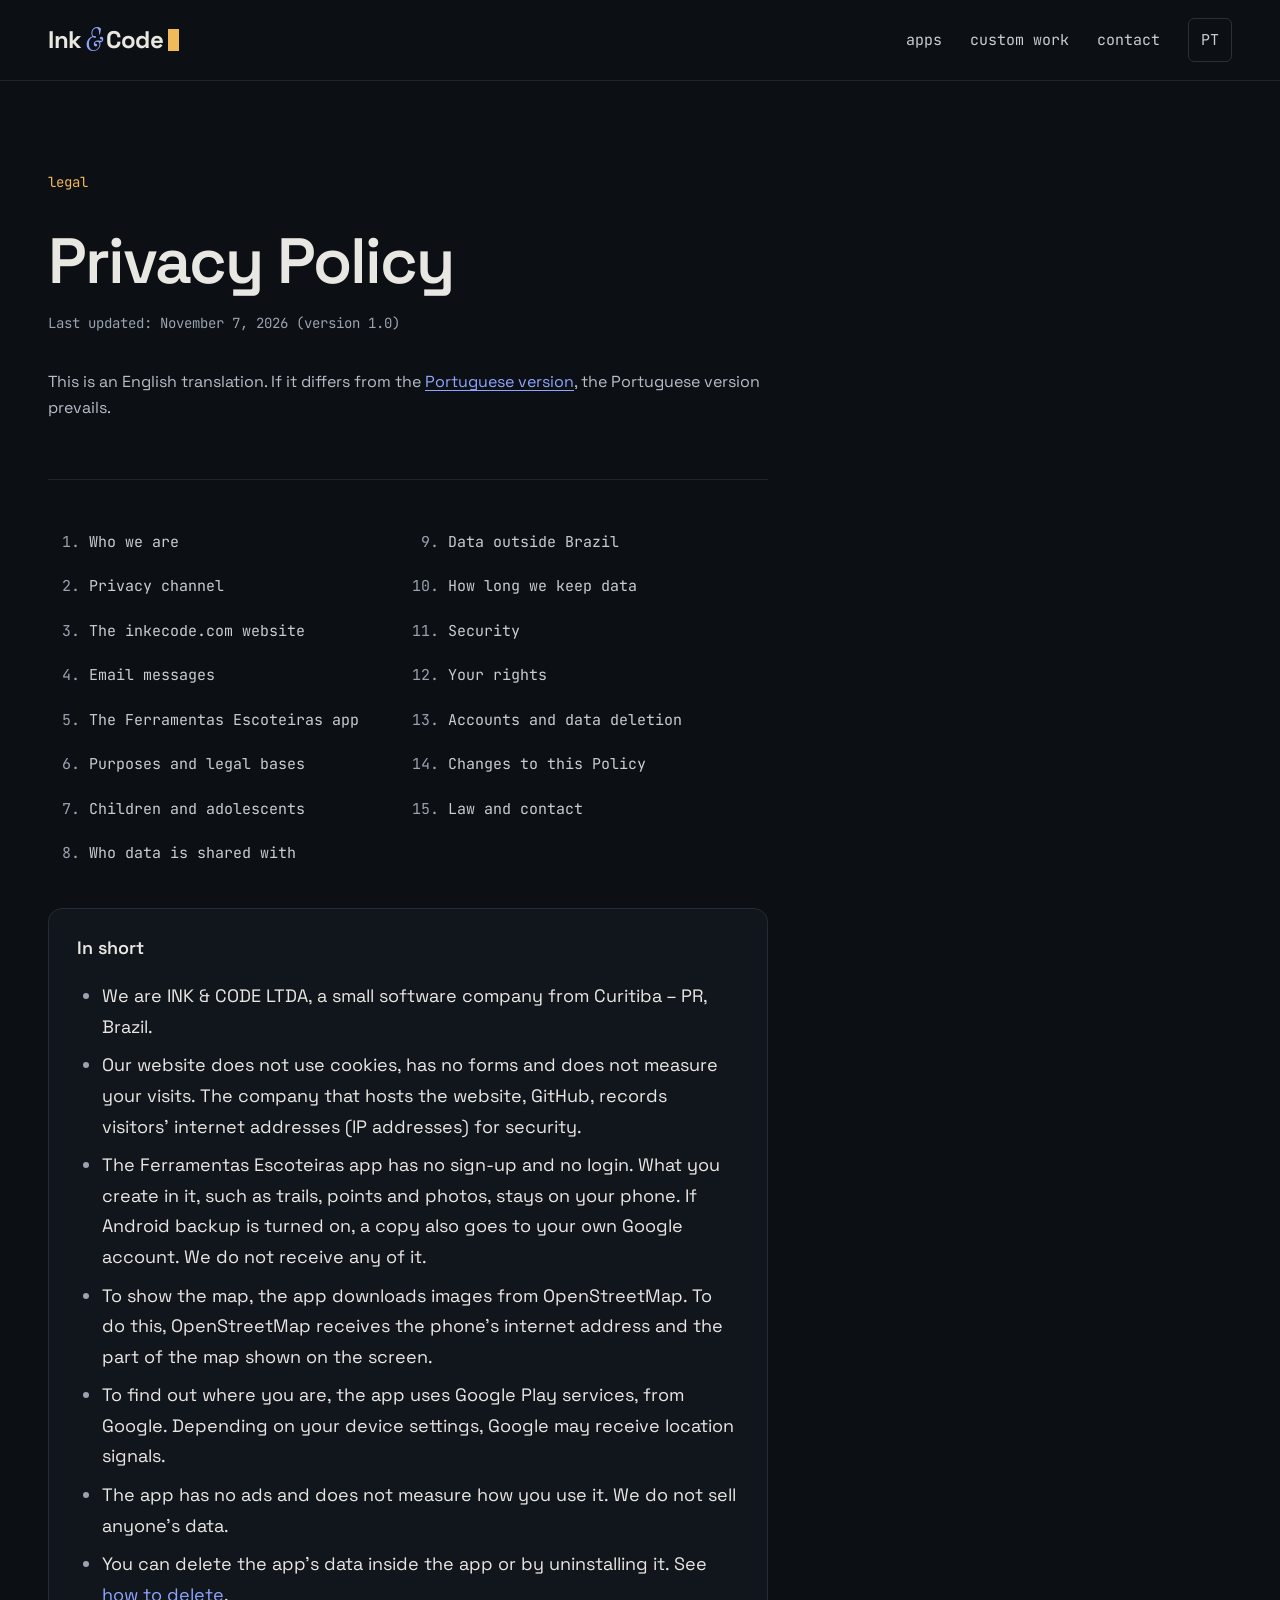
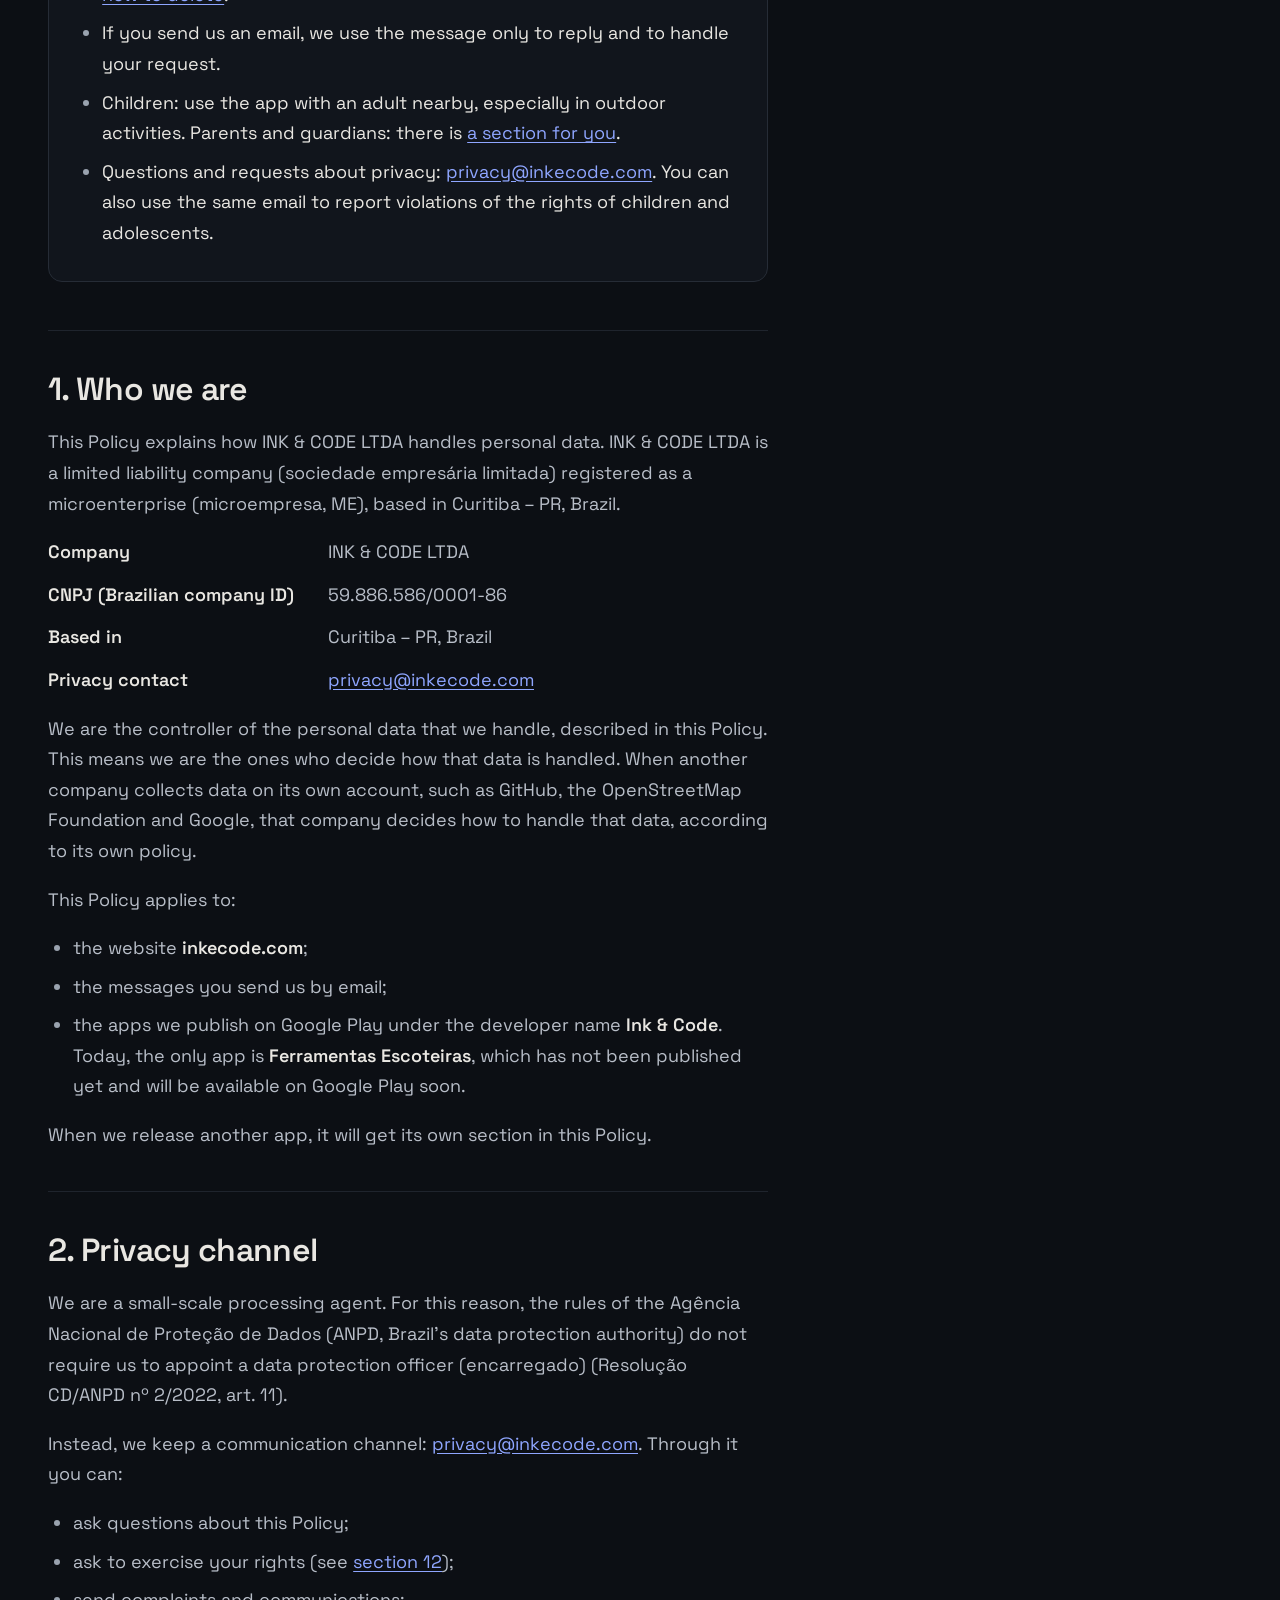
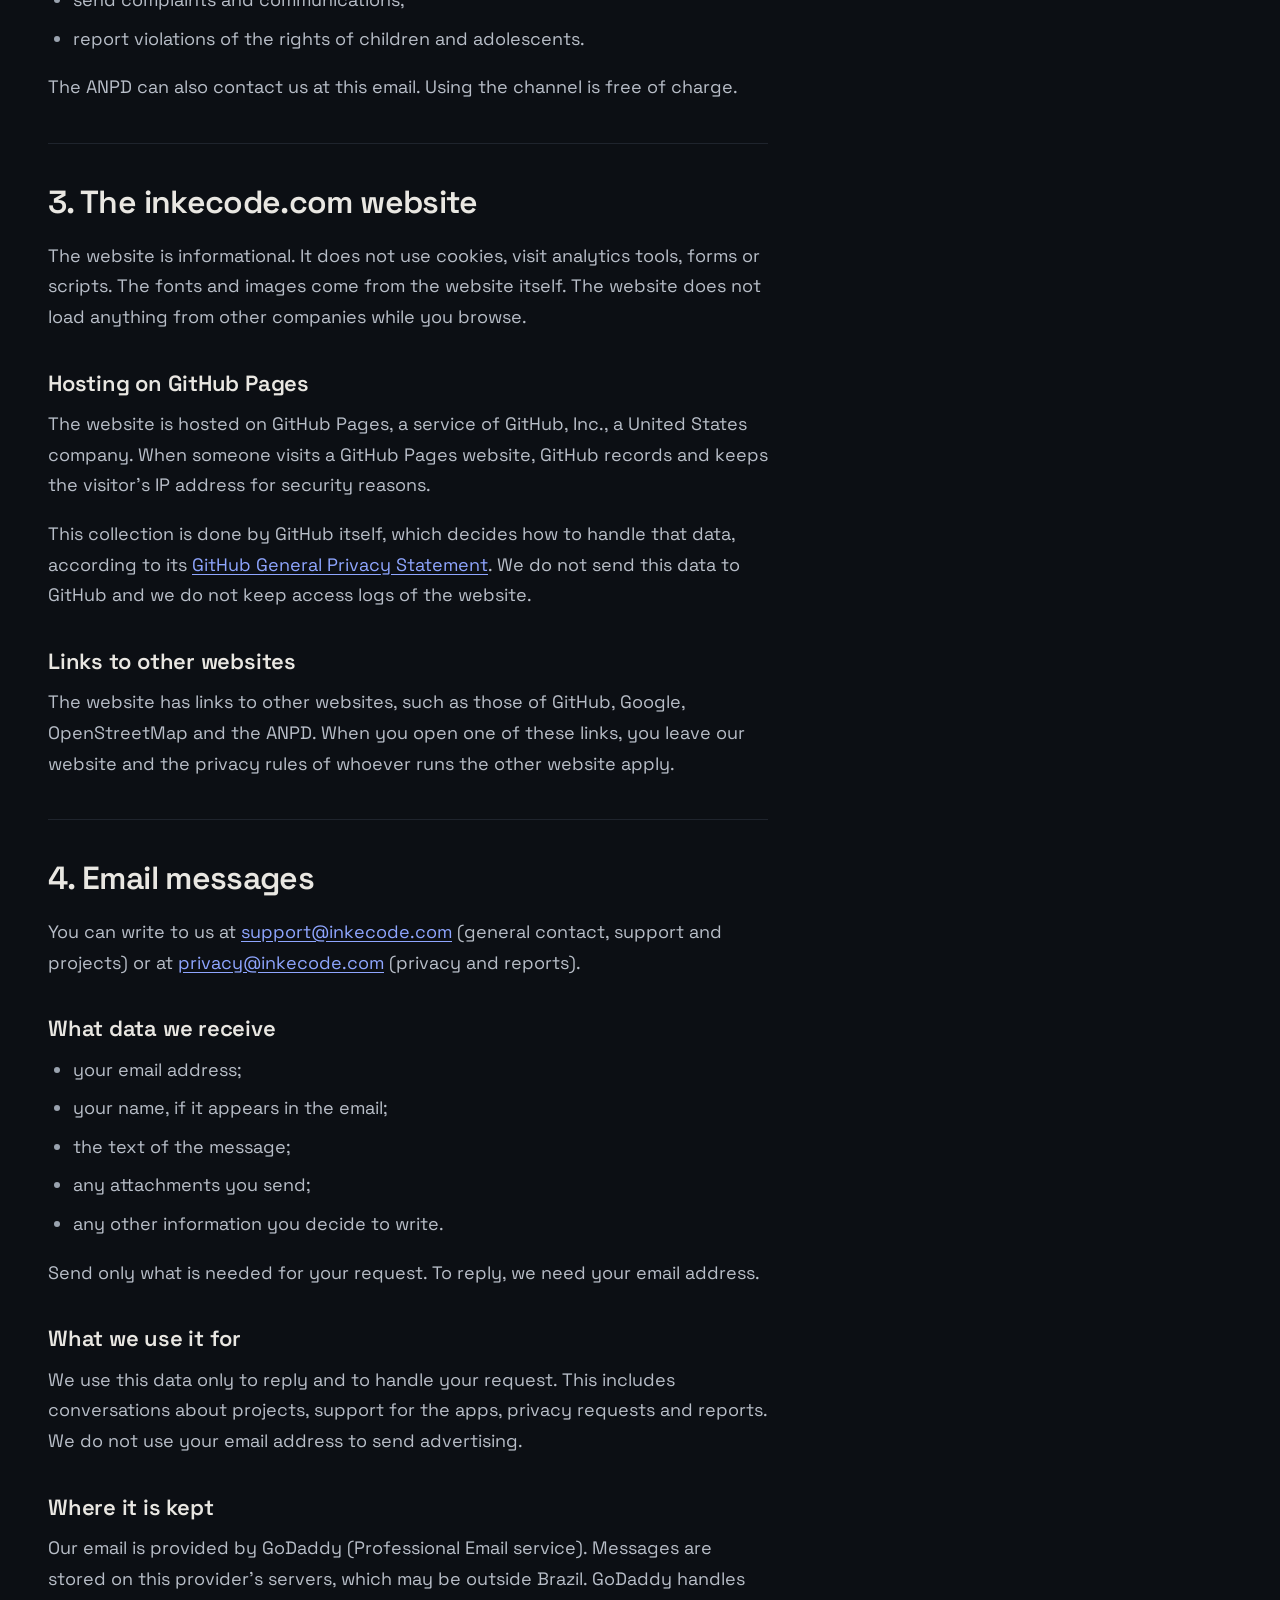
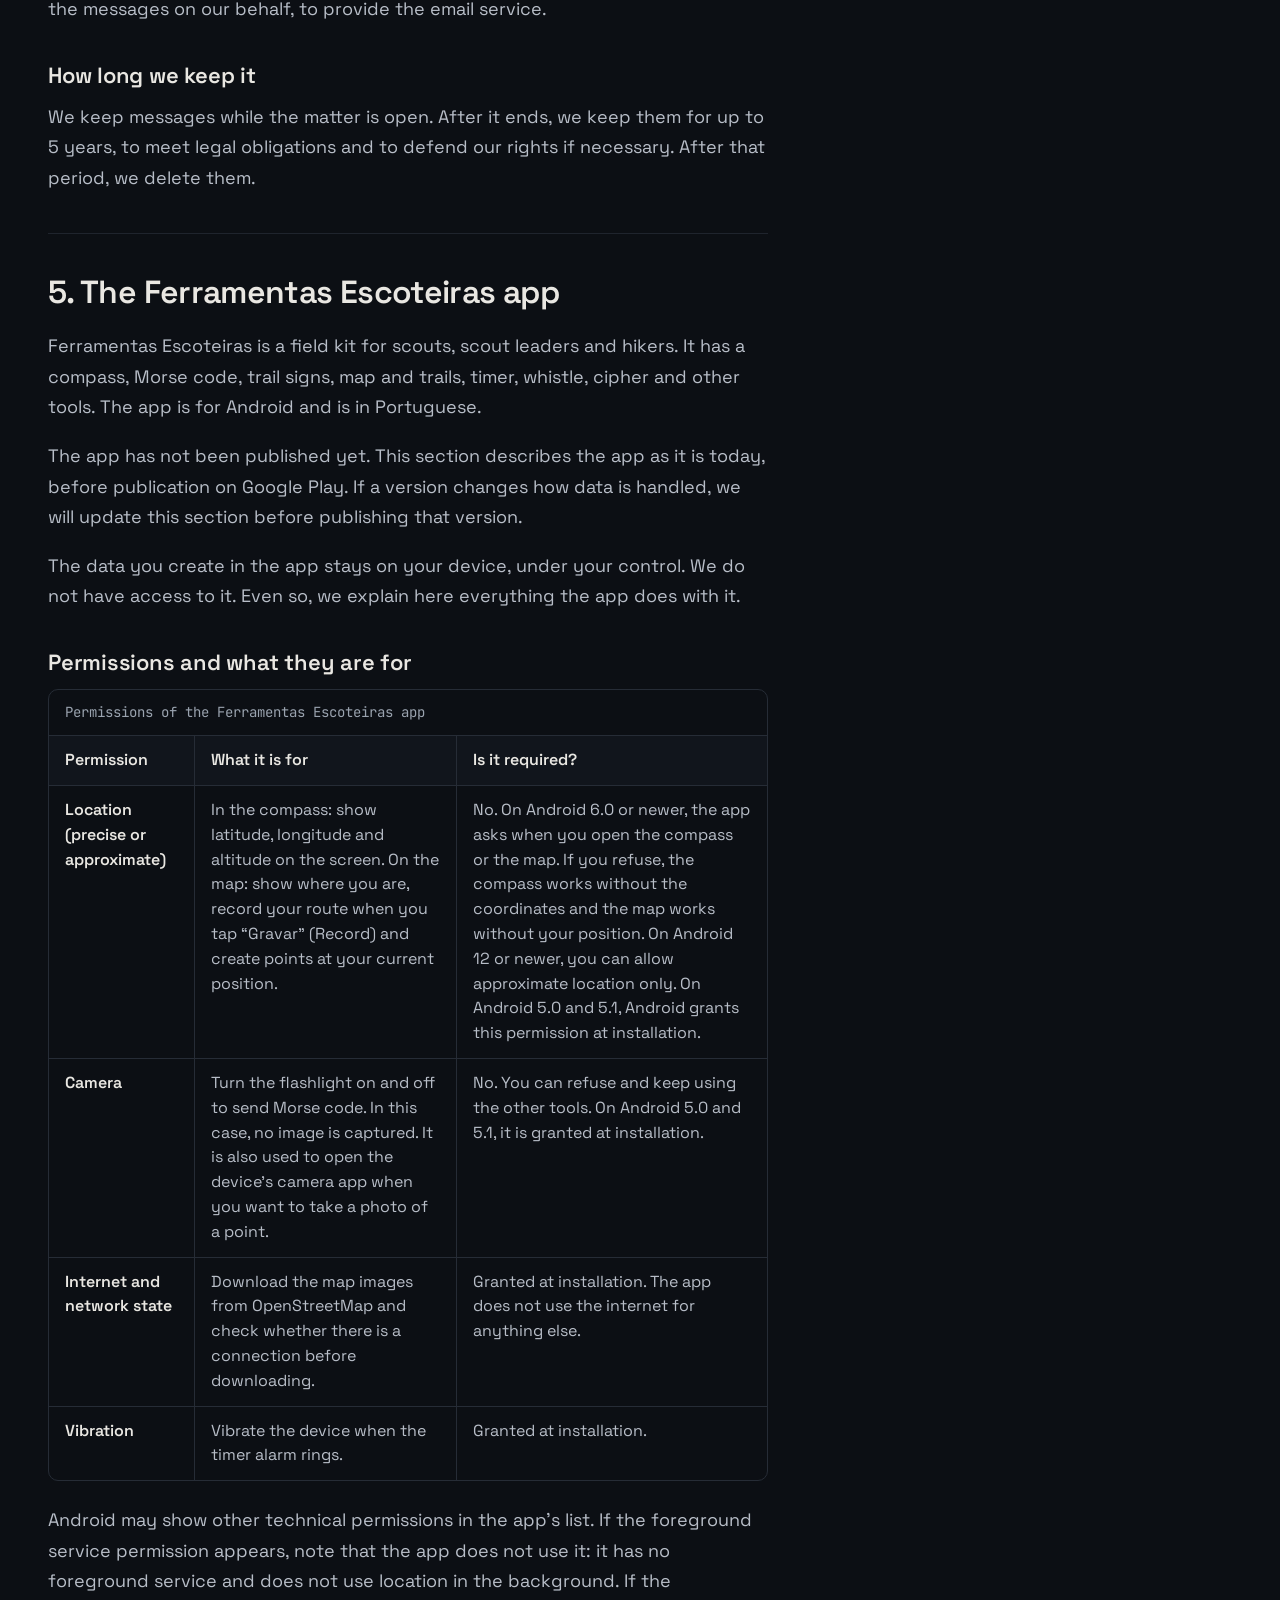
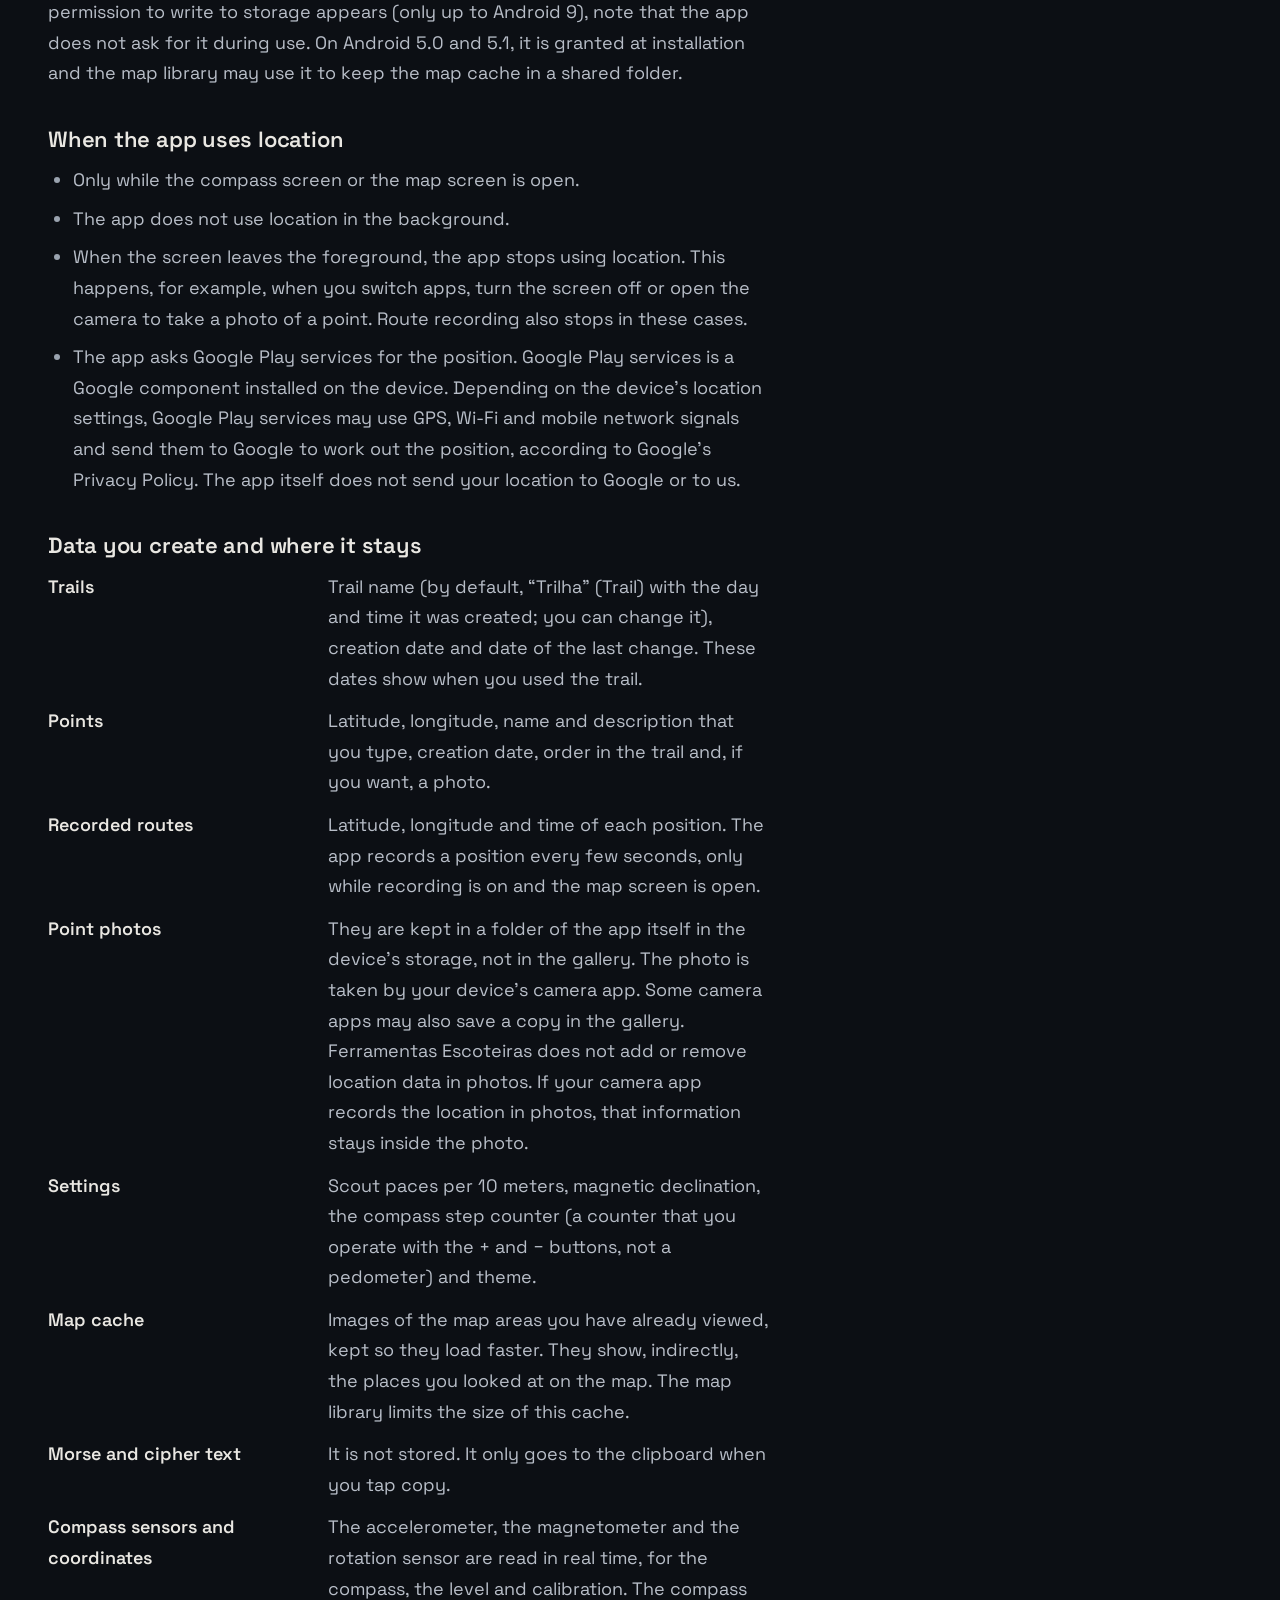
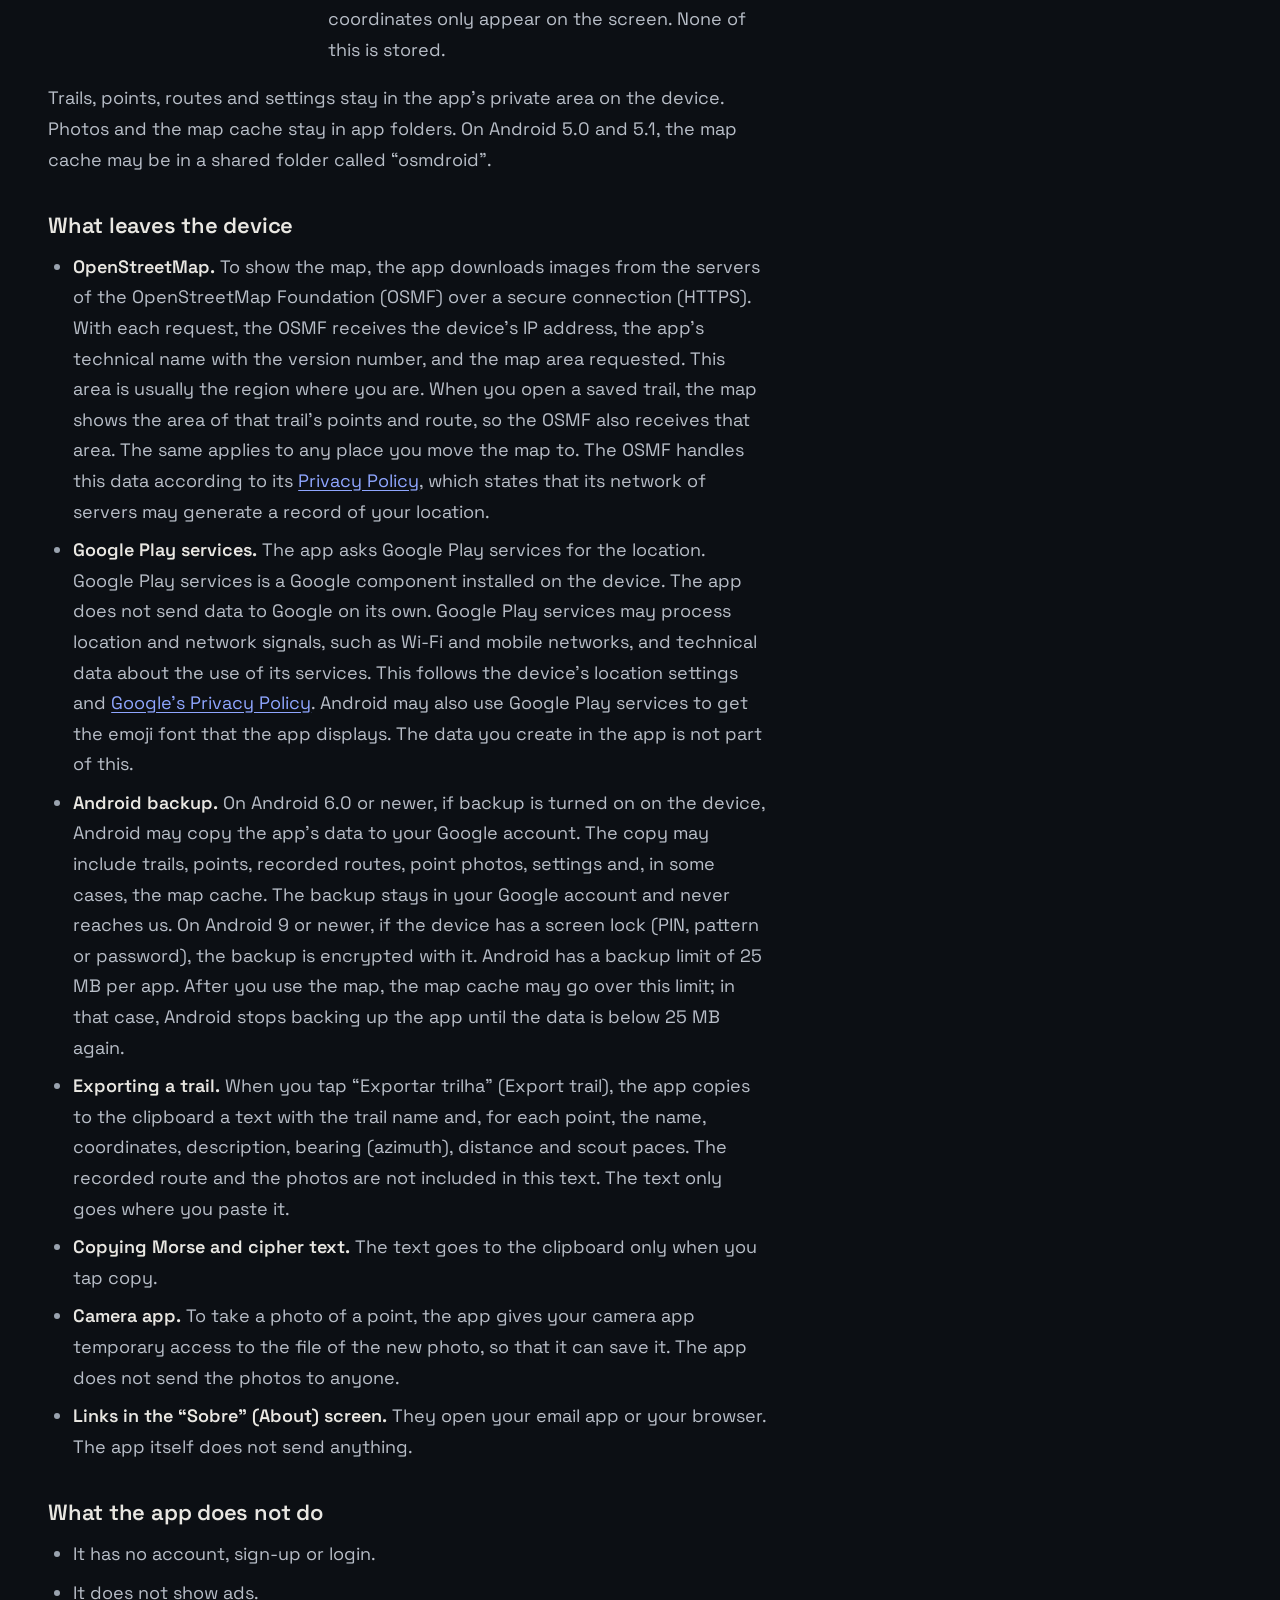
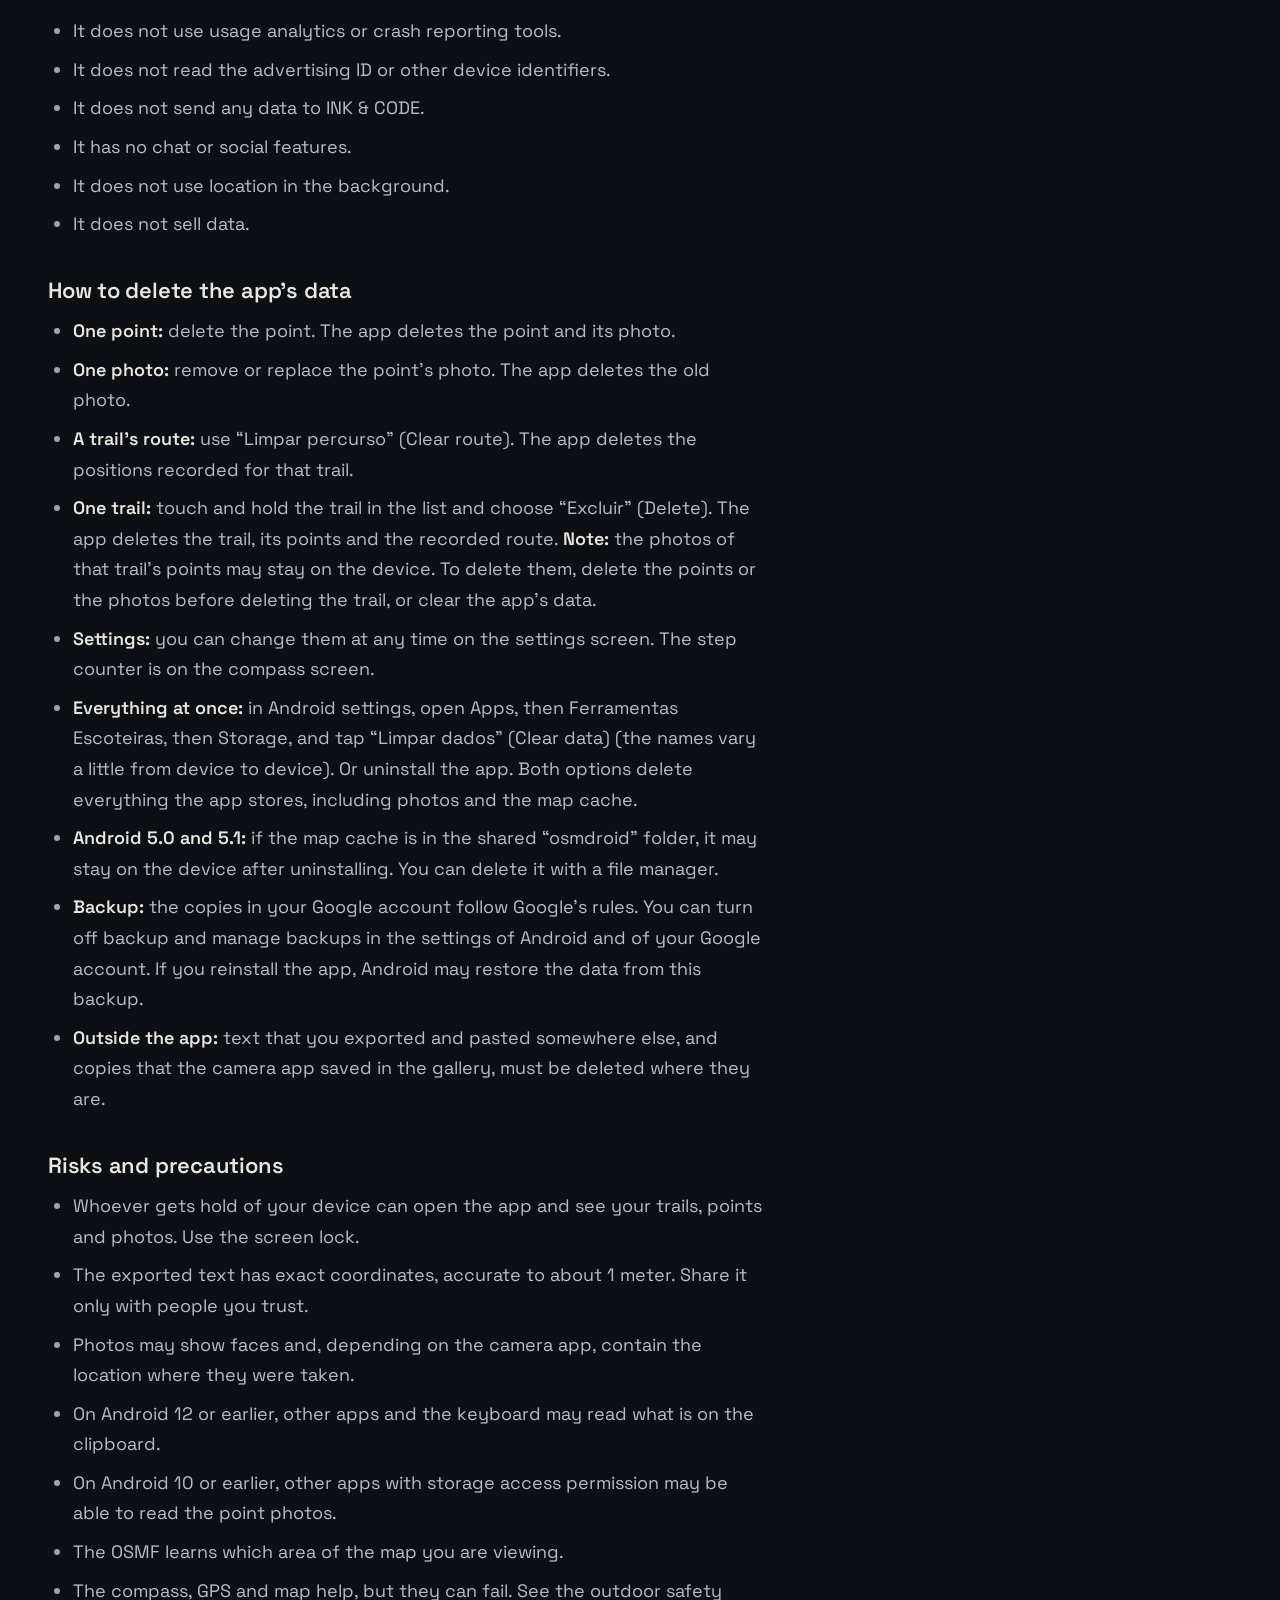
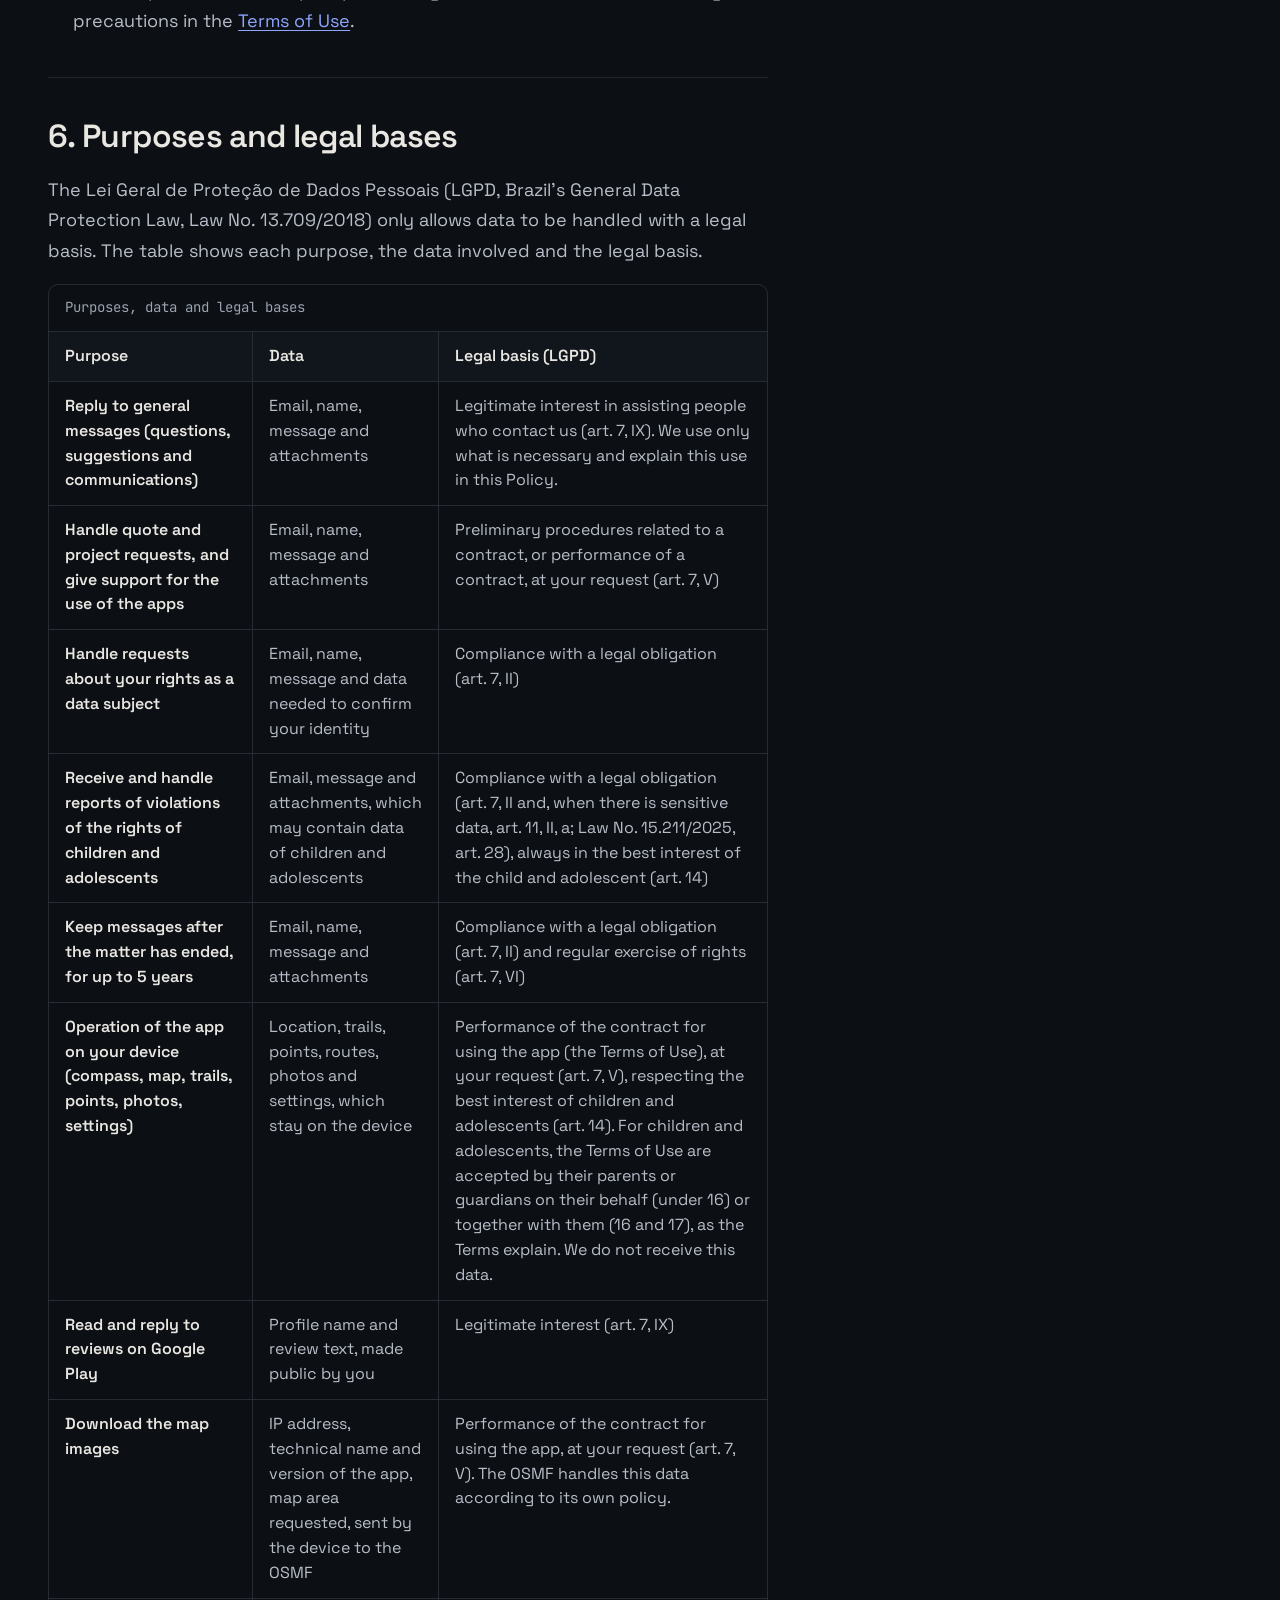
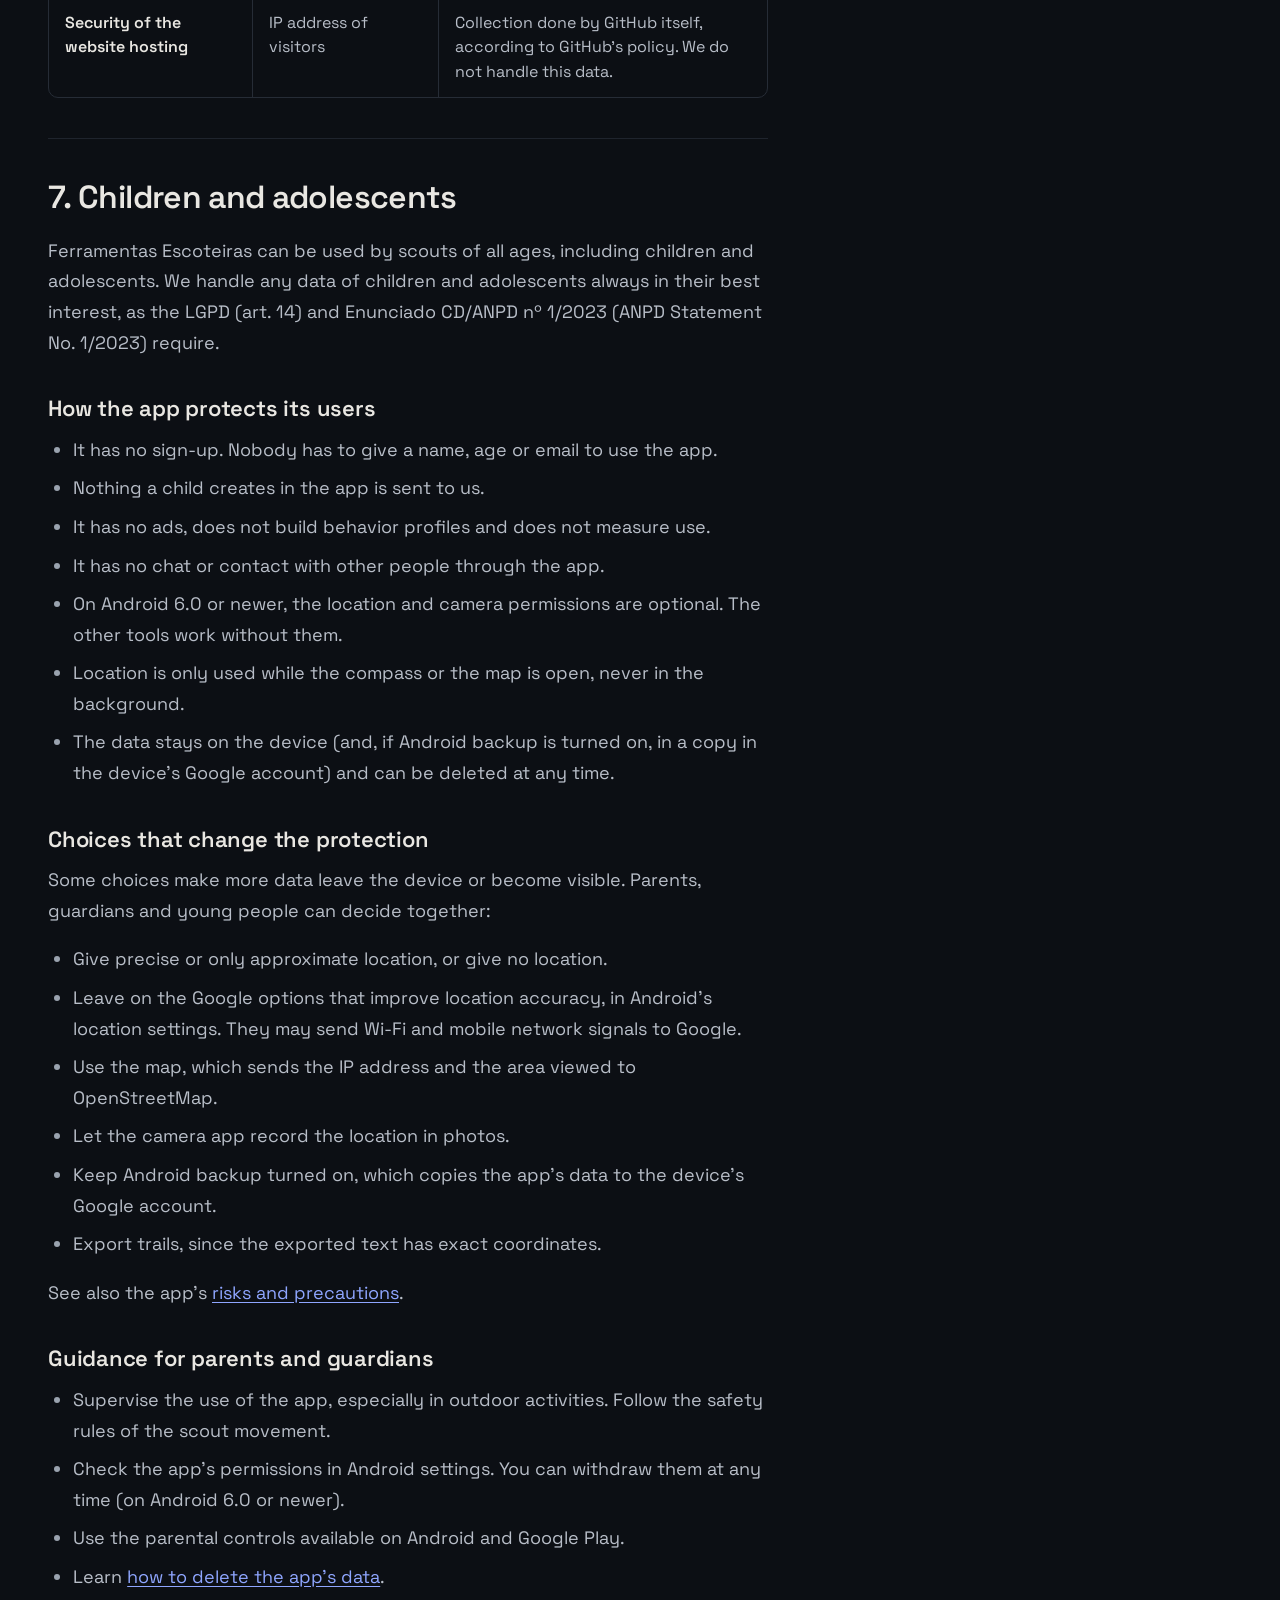
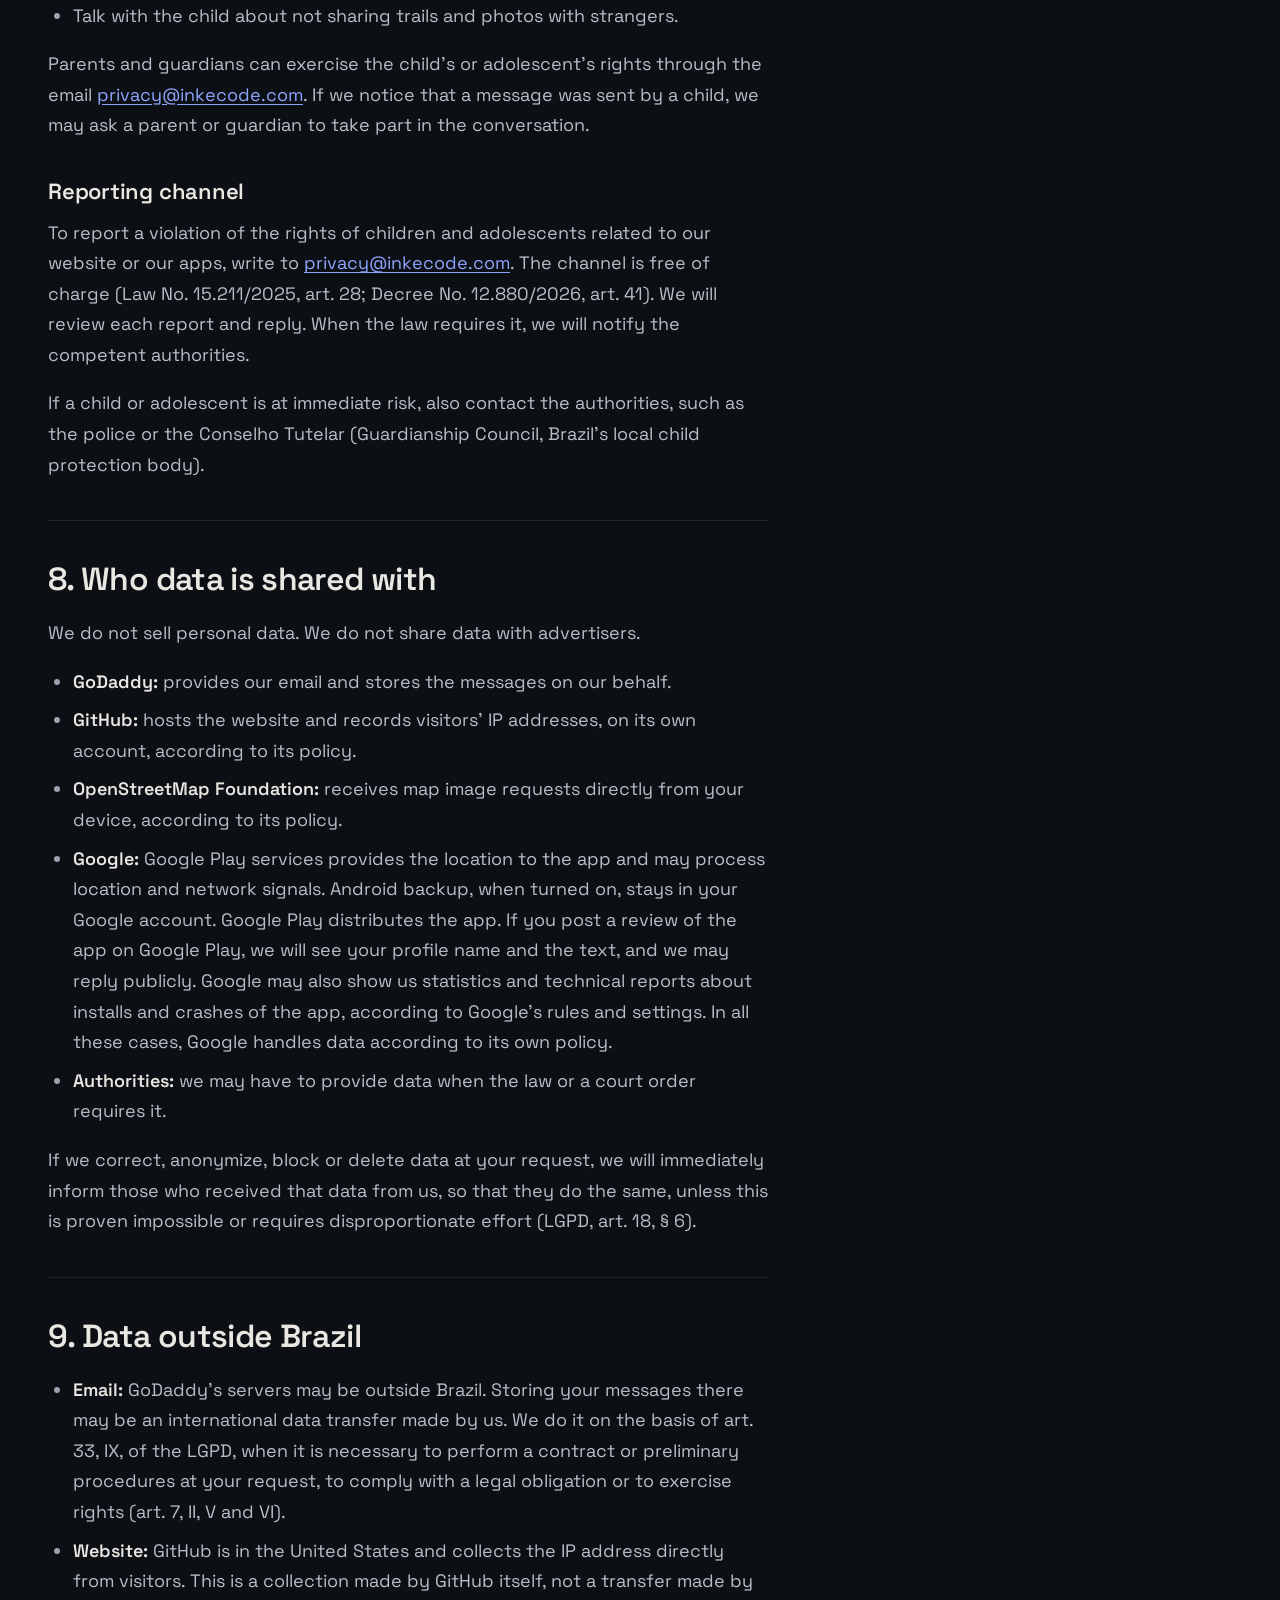
==== commit 3ee75c05: "Apply final review fixes Accessibility: language-switch names start with the visible text, the trans" ====
--- a/privacy/index.html
+++ b/privacy/index.html
@@ -22,6 +22,7 @@
 <meta name="color-scheme" content="dark">
 <link rel="icon" href="/assets/img/favicon.svg" type="image/svg+xml">
 <link rel="apple-touch-icon" href="/assets/img/apple-touch-icon.png">
+<link rel="preload" href="/assets/fonts/space-grotesk-latin-wght-normal.woff2" as="font" type="font/woff2" crossorigin>
 <link rel="stylesheet" href="/assets/css/site.css">
 <link rel="expect" href="#main" blocking="render">
 </head>
@@ -34,7 +35,7 @@
 <a href="/#apps">apps</a>
 <a href="/#custom-work">custom work</a>
 <a href="/#contact">contact</a>
-<a class="lang-switch" href="/pt/privacidade/" lang="pt-BR" hreflang="pt-BR" aria-label="Versão em português">PT</a>
+<a class="lang-switch" href="/pt/privacidade/" lang="pt-BR" hreflang="pt-BR" aria-label="PT, versão em português">PT</a>
 </nav>
 </div>
 </header>
@@ -43,7 +44,7 @@
 <p class="eyebrow">legal</p>
 <h1>Privacy Policy</h1>
 <p class="legal-meta">Last updated: November 7, 2026 (version 1.0)</p>
-<p class="legal-lang-note">This is an English translation. If it differs from the <a href="/pt/privacidade/" lang="pt-BR" hreflang="pt-BR">Portuguese version</a>, the Portuguese version prevails.</p>
+<p class="legal-lang-note">This is an English translation. If it differs from the <a href="/pt/privacidade/" hreflang="pt-BR">Portuguese version</a>, the Portuguese version prevails.</p>
 </header>
 <nav class="legal-toc" aria-label="Privacy Policy contents">
   <ol>
@@ -69,7 +70,7 @@
   <p><strong>In short</strong></p>
   <ul>
     <li>We are INK &amp; CODE LTDA, a small software company from Curitiba – PR, Brazil.</li>
-    <li>Our website does not use cookies, has no forms and does not measure your visits. The company that hosts the website, GitHub, records visitors' internet address (IP) for security.</li>
+    <li>Our website does not use cookies, has no forms and does not measure your visits. The company that hosts the website, GitHub, records visitors' internet addresses (IP addresses) for security.</li>
     <li>The Ferramentas Escoteiras app has no sign-up and no login. What you create in it, such as trails, points and photos, stays on your phone. If Android backup is turned on, a copy also goes to your own Google account. We do not receive any of it.</li>
     <li>To show the map, the app downloads images from OpenStreetMap. To do this, OpenStreetMap receives the phone's internet address and the part of the map shown on the screen.</li>
     <li>To find out where you are, the app uses Google Play services, from Google. Depending on your device settings, Google may receive location signals.</li>
@@ -83,13 +84,13 @@
 
 <section id="quem-somos">
   <h2>1. Who we are</h2>
-  <p>This Policy explains how INK &amp; CODE LTDA handles personal data. INK &amp; CODE LTDA is a limited liability company (sociedade empresária limitada) registered as a microenterprise (microempresa, ME), based in Curitiba – PR, Brazil.</p>
+  <p>This Policy explains how INK &amp; CODE LTDA handles personal data. INK &amp; CODE LTDA is a limited liability company (<span lang="pt-BR">sociedade empresária limitada</span>) registered as a microenterprise (<span lang="pt-BR">microempresa</span>, ME), based in Curitiba – PR, Brazil.</p>
   <dl>
-    <dt>Company name</dt>
+    <dt>Company</dt>
     <dd>INK &amp; CODE LTDA</dd>
     <dt>CNPJ (Brazilian company ID)</dt>
     <dd>59.886.586/0001-86</dd>
-    <dt>Headquarters</dt>
+    <dt>Based in</dt>
     <dd>Curitiba – PR, Brazil</dd>
     <dt>Privacy contact</dt>
     <dd><a href="mailto:privacy@inkecode.com">privacy@inkecode.com</a></dd>
@@ -106,7 +107,7 @@
 
 <section id="canal-de-privacidade">
   <h2>2. Privacy channel</h2>
-  <p>We are a small-scale processing agent. For this reason, the rules of the Agência Nacional de Proteção de Dados (ANPD, Brazil's data protection authority) do not require us to appoint a data protection officer (encarregado) (Resolução CD/ANPD nº 2/2022, art. 11; ANPD Resolution CD/ANPD No. 2/2022).</p>
+  <p>We are a small-scale processing agent. For this reason, the rules of the Agência Nacional de Proteção de Dados (ANPD, Brazil's data protection authority) do not require us to appoint a data protection officer (<span lang="pt-BR">encarregado</span>) (Resolução CD/ANPD nº 2/2022, art. 11).</p>
   <p>Instead, we keep a communication channel: <a href="mailto:privacy@inkecode.com">privacy@inkecode.com</a>. Through it you can:</p>
   <ul>
     <li>ask questions about this Policy;</li>
@@ -154,9 +155,9 @@
   <p>The data you create in the app stays on your device, under your control. We do not have access to it. Even so, we explain here everything the app does with it.</p>
 
   <h3>Permissions and what they are for</h3>
-  <div class="table-wrap">
+  <div class="table-wrap" tabindex="0" role="region" aria-labelledby="tbl-permissions">
     <table>
-      <caption>Permissions of the Ferramentas Escoteiras app</caption>
+      <caption id="tbl-permissions">Permissions of the Ferramentas Escoteiras app</caption>
       <thead>
         <tr>
           <th scope="col">Permission</th>
@@ -167,7 +168,7 @@
       <tbody>
         <tr>
           <th scope="row">Location (precise or approximate)</th>
-          <td>In the compass: show latitude, longitude and altitude on the screen. On the map: show where you are, record your route when you tap “Gravar” (Record) and create points at your current position.</td>
+          <td>In the compass: show latitude, longitude and altitude on the screen. On the map: show where you are, record your route when you tap “<span lang="pt-BR">Gravar</span>” (Record) and create points at your current position.</td>
           <td>No. On Android 6.0 or newer, the app asks when you open the compass or the map. If you refuse, the compass works without the coordinates and the map works without your position. On Android 12 or newer, you can allow approximate location only. On Android 5.0 and 5.1, Android grants this permission at installation.</td>
         </tr>
         <tr>
@@ -201,7 +202,7 @@
   <h3>Data you create and where it stays</h3>
   <dl>
     <dt>Trails</dt>
-    <dd>Trail name (by default, “Trilha” (Trail) with the day and time it was created; you can change it), creation date and date of the last change. These dates show when you used the trail.</dd>
+    <dd>Trail name (by default, “<span lang="pt-BR">Trilha</span>” (Trail) with the day and time it was created; you can change it), creation date and date of the last change. These dates show when you used the trail.</dd>
     <dt>Points</dt>
     <dd>Latitude, longitude, name and description that you type, creation date, order in the trail and, if you want, a photo.</dd>
     <dt>Recorded routes</dt>
@@ -224,10 +225,10 @@
     <li><strong>OpenStreetMap.</strong> To show the map, the app downloads images from the servers of the OpenStreetMap Foundation (OSMF) over a secure connection (HTTPS). With each request, the OSMF receives the device's IP address, the app's technical name with the version number, and the map area requested. This area is usually the region where you are. When you open a saved trail, the map shows the area of that trail's points and route, so the OSMF also receives that area. The same applies to any place you move the map to. The OSMF handles this data according to its <a href="https://osmfoundation.org/wiki/Privacy_Policy" rel="noopener" lang="en">Privacy Policy</a>, which states that its network of servers may generate a record of your location.</li>
     <li><strong>Google Play services.</strong> The app asks Google Play services for the location. Google Play services is a Google component installed on the device. The app does not send data to Google on its own. Google Play services may process location and network signals, such as Wi-Fi and mobile networks, and technical data about the use of its services. This follows the device's location settings and <a href="https://policies.google.com/privacy" rel="noopener">Google's Privacy Policy</a>. Android may also use Google Play services to get the emoji font that the app displays. The data you create in the app is not part of this.</li>
     <li><strong>Android backup.</strong> On Android 6.0 or newer, if backup is turned on on the device, Android may copy the app's data to your Google account. The copy may include trails, points, recorded routes, point photos, settings and, in some cases, the map cache. The backup stays in your Google account and never reaches us. On Android 9 or newer, if the device has a screen lock (PIN, pattern or password), the backup is encrypted with it. Android has a backup limit of 25 MB per app. After you use the map, the map cache may go over this limit; in that case, Android stops backing up the app until the data is below 25 MB again.</li>
-    <li><strong>Exporting a trail.</strong> When you tap “Exportar” (Export), the app copies to the clipboard a text with the trail name and, for each point, the name, coordinates, description, bearing (azimuth), distance and scout paces. The recorded route and the photos are not included in this text. The text only goes where you paste it.</li>
+    <li><strong>Exporting a trail.</strong> When you tap “<span lang="pt-BR">Exportar trilha</span>” (Export trail), the app copies to the clipboard a text with the trail name and, for each point, the name, coordinates, description, bearing (azimuth), distance and scout paces. The recorded route and the photos are not included in this text. The text only goes where you paste it.</li>
     <li><strong>Copying Morse and cipher text.</strong> The text goes to the clipboard only when you tap copy.</li>
     <li><strong>Camera app.</strong> To take a photo of a point, the app gives your camera app temporary access to the file of the new photo, so that it can save it. The app does not send the photos to anyone.</li>
-    <li><strong>Links in the About screen.</strong> They open your email app or your browser. The app itself does not send anything.</li>
+    <li><strong>Links in the “<span lang="pt-BR">Sobre</span>” (About) screen.</strong> They open your email app or your browser. The app itself does not send anything.</li>
   </ul>
 
   <h3>What the app does not do</h3>
@@ -246,10 +247,10 @@
   <ul>
     <li><strong>One point:</strong> delete the point. The app deletes the point and its photo.</li>
     <li><strong>One photo:</strong> remove or replace the point's photo. The app deletes the old photo.</li>
-    <li><strong>A trail's route:</strong> use “Limpar percurso” (Clear route). The app deletes the positions recorded for that trail.</li>
-    <li><strong>One trail:</strong> touch and hold the trail in the list and choose “Excluir” (Delete). The app deletes the trail, its points and the recorded route. <strong>Note:</strong> the photos of that trail's points may stay on the device. To delete them, delete the points or the photos before deleting the trail, or clear the app's data.</li>
+    <li><strong>A trail's route:</strong> use “<span lang="pt-BR">Limpar percurso</span>” (Clear route). The app deletes the positions recorded for that trail.</li>
+    <li><strong>One trail:</strong> touch and hold the trail in the list and choose “<span lang="pt-BR">Excluir</span>” (Delete). The app deletes the trail, its points and the recorded route. <strong>Note:</strong> the photos of that trail's points may stay on the device. To delete them, delete the points or the photos before deleting the trail, or clear the app's data.</li>
     <li><strong>Settings:</strong> you can change them at any time on the settings screen. The step counter is on the compass screen.</li>
-    <li><strong>Everything at once:</strong> in Android settings, open Apps, then Ferramentas Escoteiras, then Storage, and tap “Limpar dados” (Clear data) (the names vary a little from device to device). Or uninstall the app. Both options delete everything the app stores, including photos and the map cache.</li>
+    <li><strong>Everything at once:</strong> in Android settings, open Apps, then Ferramentas Escoteiras, then Storage, and tap “<span lang="pt-BR">Limpar dados</span>” (Clear data) (the names vary a little from device to device). Or uninstall the app. Both options delete everything the app stores, including photos and the map cache.</li>
     <li><strong>Android 5.0 and 5.1:</strong> if the map cache is in the shared “osmdroid” folder, it may stay on the device after uninstalling. You can delete it with a file manager.</li>
     <li><strong>Backup:</strong> the copies in your Google account follow Google's rules. You can turn off backup and manage backups in the settings of Android and of your Google account. If you reinstall the app, Android may restore the data from this backup.</li>
     <li><strong>Outside the app:</strong> text that you exported and pasted somewhere else, and copies that the camera app saved in the gallery, must be deleted where they are.</li>
@@ -270,9 +271,9 @@
 <section id="finalidades-e-bases-legais">
   <h2>6. Purposes and legal bases</h2>
   <p>The Lei Geral de Proteção de Dados Pessoais (LGPD, Brazil's General Data Protection Law, Law No. 13.709/2018) only allows data to be handled with a legal basis. The table shows each purpose, the data involved and the legal basis.</p>
-  <div class="table-wrap">
+  <div class="table-wrap" tabindex="0" role="region" aria-labelledby="tbl-purposes">
     <table>
-      <caption>Purposes, data and legal bases</caption>
+      <caption id="tbl-purposes">Purposes, data and legal bases</caption>
       <thead>
         <tr>
           <th scope="col">Purpose</th>
@@ -282,7 +283,7 @@
       </thead>
       <tbody>
         <tr>
-          <th scope="row">Reply to other messages (general questions, suggestions and communications)</th>
+          <th scope="row">Reply to general messages (questions, suggestions and communications)</th>
           <td>Email, name, message and attachments</td>
           <td>Legitimate interest in assisting people who contact us (art. 7, IX). We use only what is necessary and explain this use in this Policy.</td>
         </tr>
@@ -299,7 +300,7 @@
         <tr>
           <th scope="row">Receive and handle reports of violations of the rights of children and adolescents</th>
           <td>Email, message and attachments, which may contain data of children and adolescents</td>
-          <td>Compliance with a legal obligation (art. 7, II and, when there is sensitive data, art. 11, II, a; Lei nº 15.211/2025, art. 28; Law No. 15.211/2025), always in the best interest of the child and adolescent (art. 14)</td>
+          <td>Compliance with a legal obligation (art. 7, II and, when there is sensitive data, art. 11, II, a; Law No. 15.211/2025, art. 28), always in the best interest of the child and adolescent (art. 14)</td>
         </tr>
         <tr>
           <th scope="row">Keep messages after the matter has ended, for up to 5 years</th>
@@ -309,7 +310,7 @@
         <tr>
           <th scope="row">Operation of the app on your device (compass, map, trails, points, photos, settings)</th>
           <td>Location, trails, points, routes, photos and settings, which stay on the device</td>
-          <td>Performance of the contract for using the app (the Terms of Use), at your request (art. 7, V), respecting the best interest of children and adolescents (art. 14). For children and adolescents, parents or guardians accept the Terms of Use on their behalf, as the Terms explain. We do not receive this data.</td>
+          <td>Performance of the contract for using the app (the Terms of Use), at your request (art. 7, V), respecting the best interest of children and adolescents (art. 14). For children and adolescents, the Terms of Use are accepted by their parents or guardians on their behalf (under 16) or together with them (16 and 17), as the Terms explain. We do not receive this data.</td>
         </tr>
         <tr>
           <th scope="row">Read and reply to reviews on Google Play</th>
@@ -365,7 +366,7 @@
   </ul>
   <p>Parents and guardians can exercise the child's or adolescent's rights through the email <a href="mailto:privacy@inkecode.com">privacy@inkecode.com</a>. If we notice that a message was sent by a child, we may ask a parent or guardian to take part in the conversation.</p>
   <h3>Reporting channel</h3>
-  <p>To report a violation of the rights of children and adolescents related to our website or our apps, write to <a href="mailto:privacy@inkecode.com">privacy@inkecode.com</a>. The channel is free of charge (Lei nº 15.211/2025, art. 28; Decreto nº 12.880/2026, art. 41; Law No. 15.211/2025 and Decree No. 12.880/2026). We will review each report and reply. When the law requires it, we will notify the competent authorities.</p>
+  <p>To report a violation of the rights of children and adolescents related to our website or our apps, write to <a href="mailto:privacy@inkecode.com">privacy@inkecode.com</a>. The channel is free of charge (Law No. 15.211/2025, art. 28; Decree No. 12.880/2026, art. 41). We will review each report and reply. When the law requires it, we will notify the competent authorities.</p>
   <p>If a child or adolescent is at immediate risk, also contact the authorities, such as the police or the Conselho Tutelar (Guardianship Council, Brazil's local child protection body).</p>
 </section>
 
@@ -437,7 +438,7 @@
     <li>If we cannot respond right away, we will explain why.</li>
   </ul>
   <h3>Deadlines</h3>
-  <p>We follow the deadlines of the LGPD (art. 19) and of the ANPD's rules for small-scale processing agents (Resolução CD/ANPD nº 2/2022, arts. 14 and 15; ANPD Resolution CD/ANPD No. 2/2022). To confirm whether we handle your data or to give access to it, we may reply in a simplified form within 15 days, or with a complete statement within 30 days.</p>
+  <p>We follow the deadlines of the LGPD (art. 19) and of the ANPD's rules for small-scale processing agents (Resolução CD/ANPD nº 2/2022, arts. 14 and 15). To confirm whether we handle your data or to give access to it, we may reply in a simplified form within 15 days, or with a complete statement within 30 days.</p>
   <h3>Data that stays on your device</h3>
   <p>The app's data stays on your device and, if Android backup is turned on, in a copy in your Google account. You can view and correct it yourself in the app, and delete it in the app or in Android settings (see <a href="#apagar-dados-do-app">how to delete</a>). We do not have access to it, so we cannot show it to you or delete it for you. If you need, we will explain how to do it. For data handled by GitHub, the OSMF or Google, you can also contact those companies directly. We can help point the way.</p>
 </section>
--- a/assets/css/site.css
+++ b/assets/css/site.css
@@ -64,7 +64,7 @@
 /* No movement for the header group, even when the old page was scrolled past it. */
 ::view-transition-group(site-header) { animation: none; }
 
-html { -webkit-text-size-adjust: 100%; text-size-adjust: 100%; }
+html { -webkit-text-size-adjust: 100%; text-size-adjust: 100%; background: var(--footer-bg); }
 
 body {
   margin: 0;
@@ -90,8 +90,6 @@
 }
 
 img, svg { max-width: 100%; }
-
-.mono { font-family: var(--mono); }
 
 /* Skip link: hidden until focused */
 .skip-link {
@@ -113,7 +111,8 @@
 .skip-link:hover { color: var(--on-amber); }
 
 .container {
-  max-width: 1200px;
+  /* box-sizing is border-box, so add the gutters to keep a 1200px content width */
+  max-width: calc(1200px + 2 * var(--gutter));
   margin: 0 auto;
   padding-left: var(--gutter);
   padding-right: var(--gutter);
@@ -343,7 +342,6 @@
 }
 /* Prompt (1), lead (3) and buttons (4) step by sibling position; the H1 (2) animates by line. */
 .hero-copy > :nth-child(1) { --ic-i: 1; }
-.hero-copy > :nth-child(2) { --ic-i: 2; }
 .hero-copy > :nth-child(3) { --ic-i: 3; }
 .hero-copy > :nth-child(4) { --ic-i: 4; }
 .hero-copy > :not(.hero-title) {
@@ -501,6 +499,10 @@
   border: 1px solid var(--chip-border);
   border-radius: 999px;
   padding: 6px 14px;
+  white-space: nowrap;
+}
+@media (max-width: 359px) {
+  .chip { padding-inline: 10px; }
 }
 .app-title {
   margin: 0;
@@ -622,6 +624,7 @@
   min-width: 0;
 }
 .contact-email {
+  align-self: flex-start;
   display: inline-flex;
   align-items: center;
   min-height: 52px;
@@ -702,12 +705,12 @@
 
 /* ---------- Legal pages ---------- */
 .legal-page {
-  max-width: 1200px;
+  max-width: calc(1200px + 2 * var(--gutter));
   margin: 0 auto;
   padding: clamp(56px, 7vw, 96px) var(--gutter) var(--section-pad);
 }
 .legal {
-  max-width: 72ch;
+  max-width: 40em;
   color: var(--text-2);
   font-size: 18px;
   line-height: 1.7;
@@ -792,11 +795,6 @@
   border-top: 1px solid var(--line);
   scroll-margin-top: 16px;
 }
-.legal section section {
-  padding-top: 0;
-  margin-top: 32px;
-  border-top: 0;
-}
 .legal > section:first-of-type { margin-top: 48px; }
 
 .legal-summary {
@@ -817,7 +815,7 @@
 }
 .legal-toc ol {
   margin: 0;
-  padding-left: 2.2em;
+  padding-left: 4.5ch;
   columns: 2 260px;
   column-gap: 40px;
 }
@@ -826,8 +824,8 @@
   break-inside: avoid;
 }
 .legal-toc a {
-  display: inline-block;
-  padding: 10px 0;
+  display: block;
+  padding: 11px 0;
   color: var(--nav);
   text-decoration: none;
 }
@@ -856,6 +854,7 @@
 }
 .legal table {
   width: 100%;
+  min-width: 36rem;
   border-collapse: collapse;
   font-size: 16px;
   line-height: 1.55;
@@ -884,6 +883,11 @@
 .legal tbody th { color: var(--text); font-weight: 600; }
 .legal tbody tr:last-child th, .legal tbody tr:last-child td { border-bottom: 0; }
 .legal th + th, .legal th + td, .legal td + td { border-left: 1px solid var(--border); }
+
+@media (max-width: 640px) {
+  .legal table { font-size: 15px; }
+  .legal th, .legal td { padding: 10px 12px; }
+}
 
 /* ---------- 404 ---------- */
 .notfound .container {
@@ -894,8 +898,10 @@
   gap: 48px 64px;
 }
 .notfound-block {
-  display: flex;
-  flex-direction: column;
-  align-items: flex-start;
-  gap: 16px;
-}
+  /* Both language blocks share the same rows, so heading, text and button line up. */
+  display: grid;
+  grid-row: span 4;
+  grid-template-rows: subgrid;
+  justify-items: start;
+  row-gap: 16px;
+}
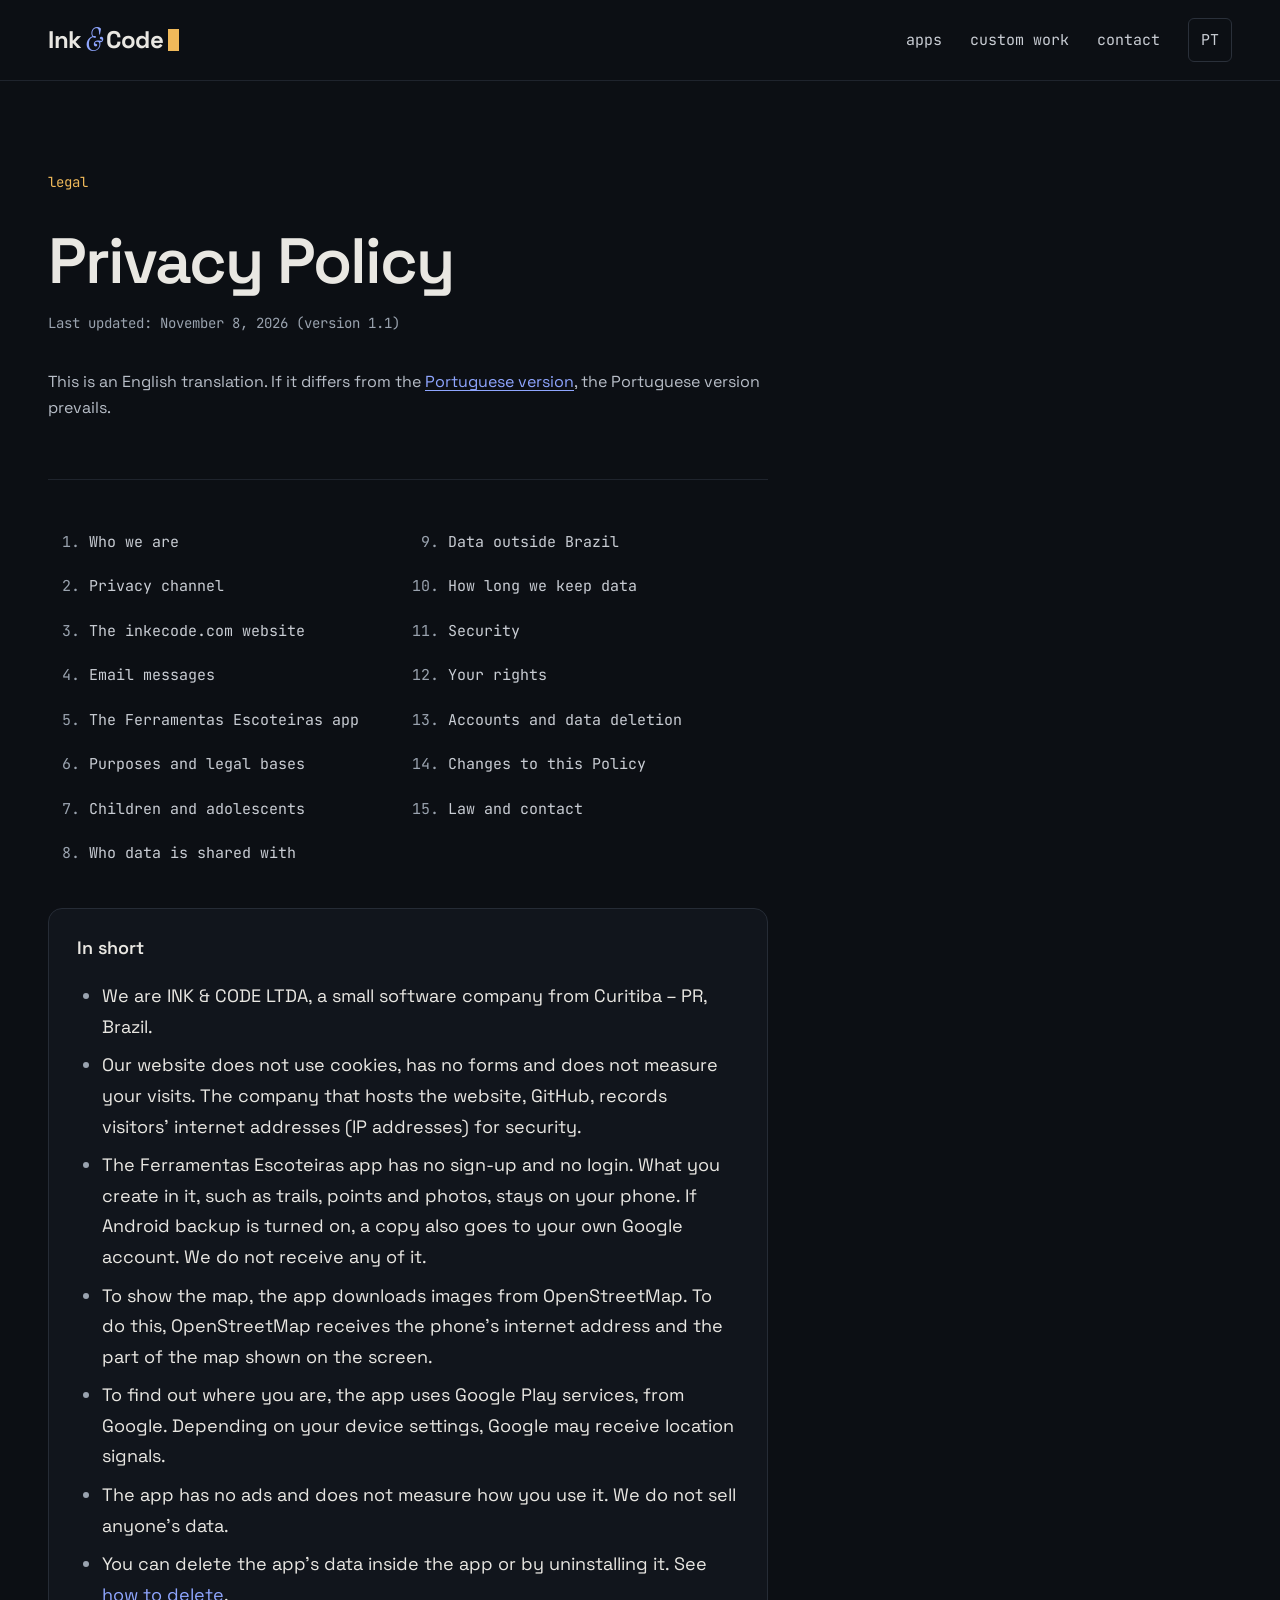
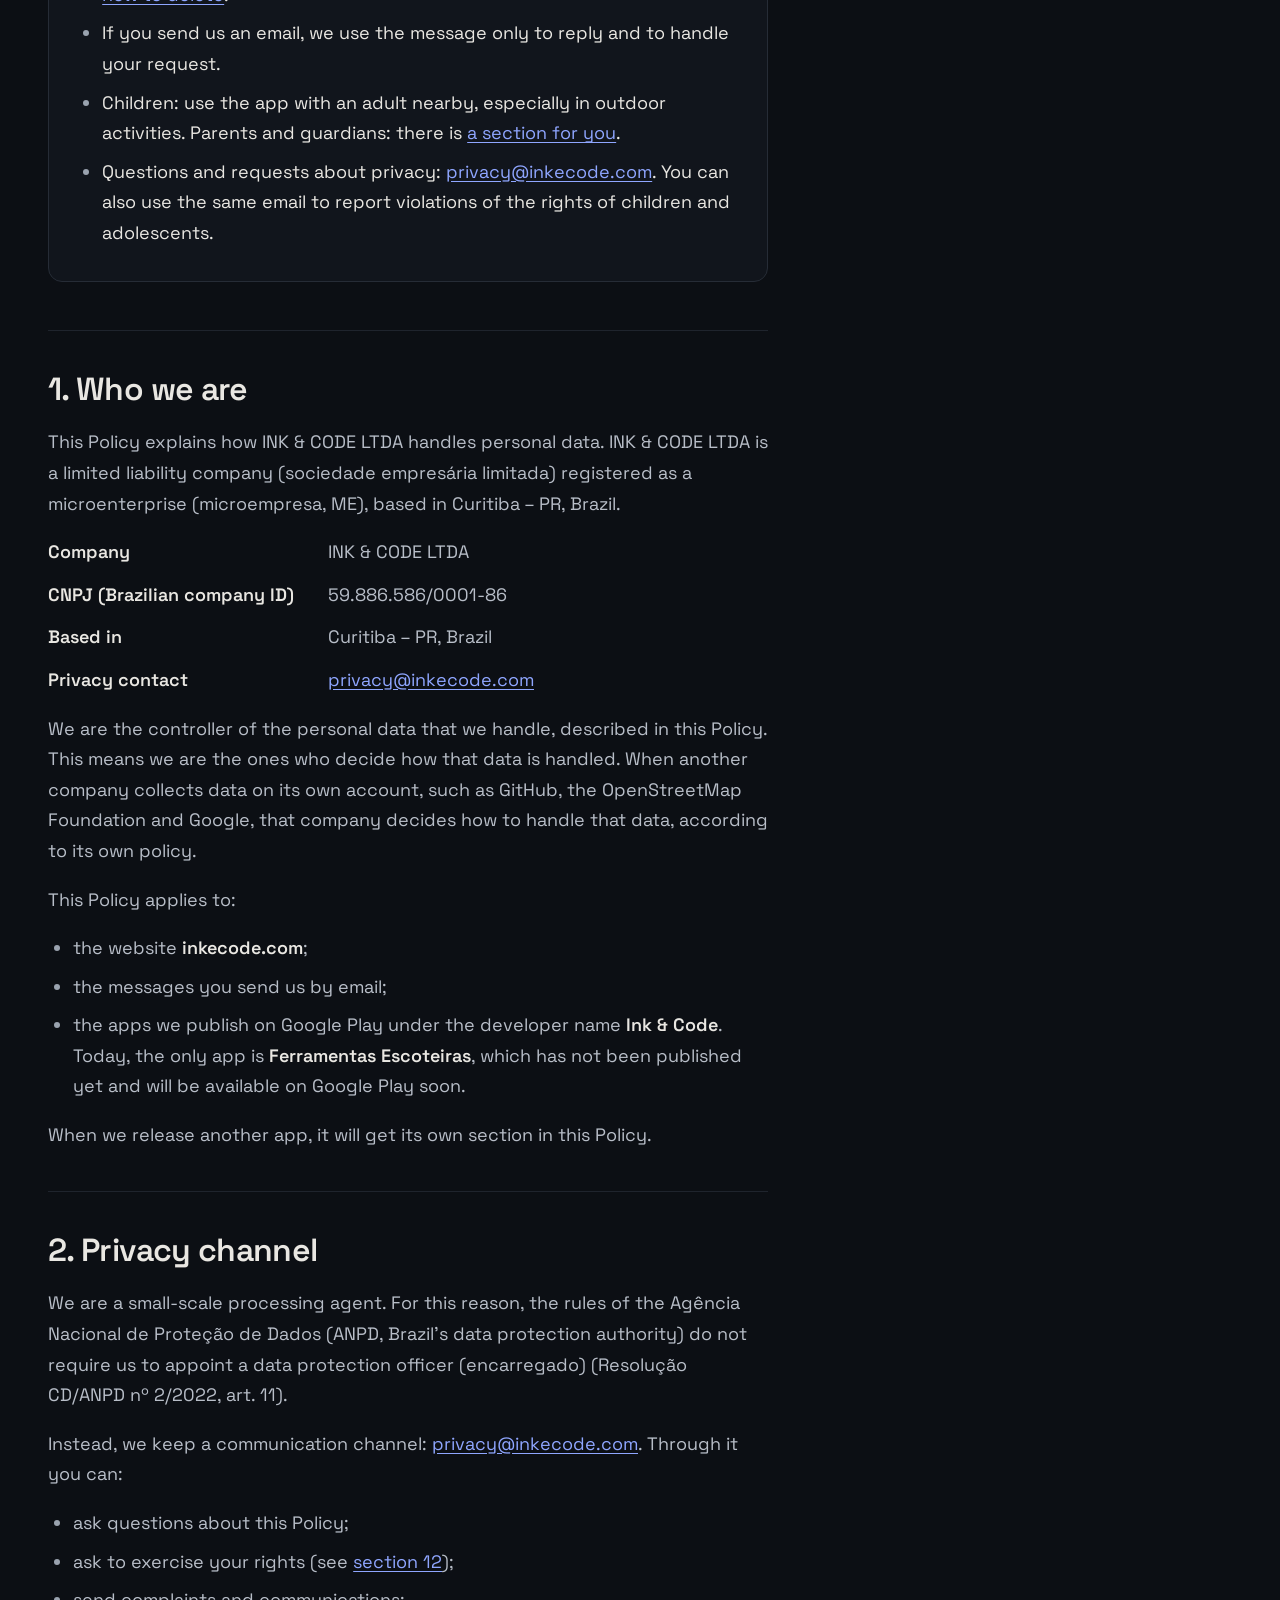
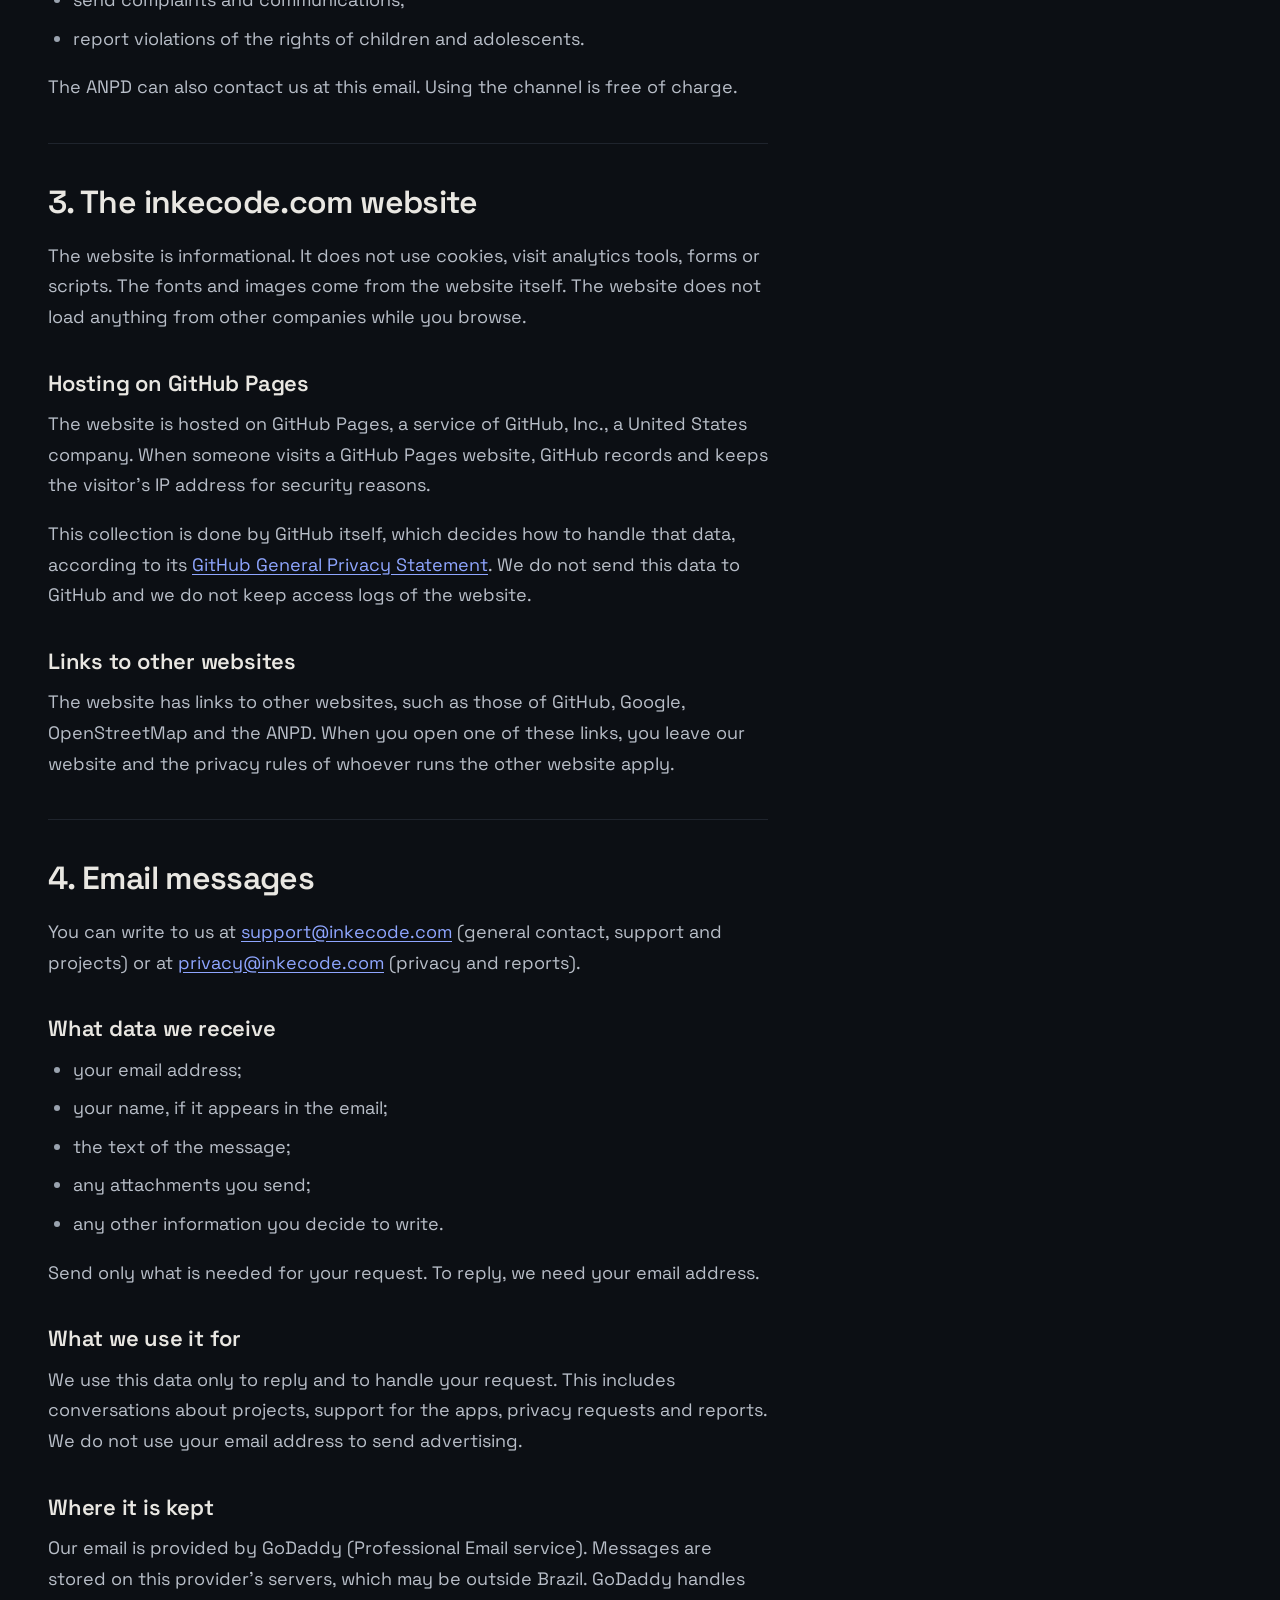
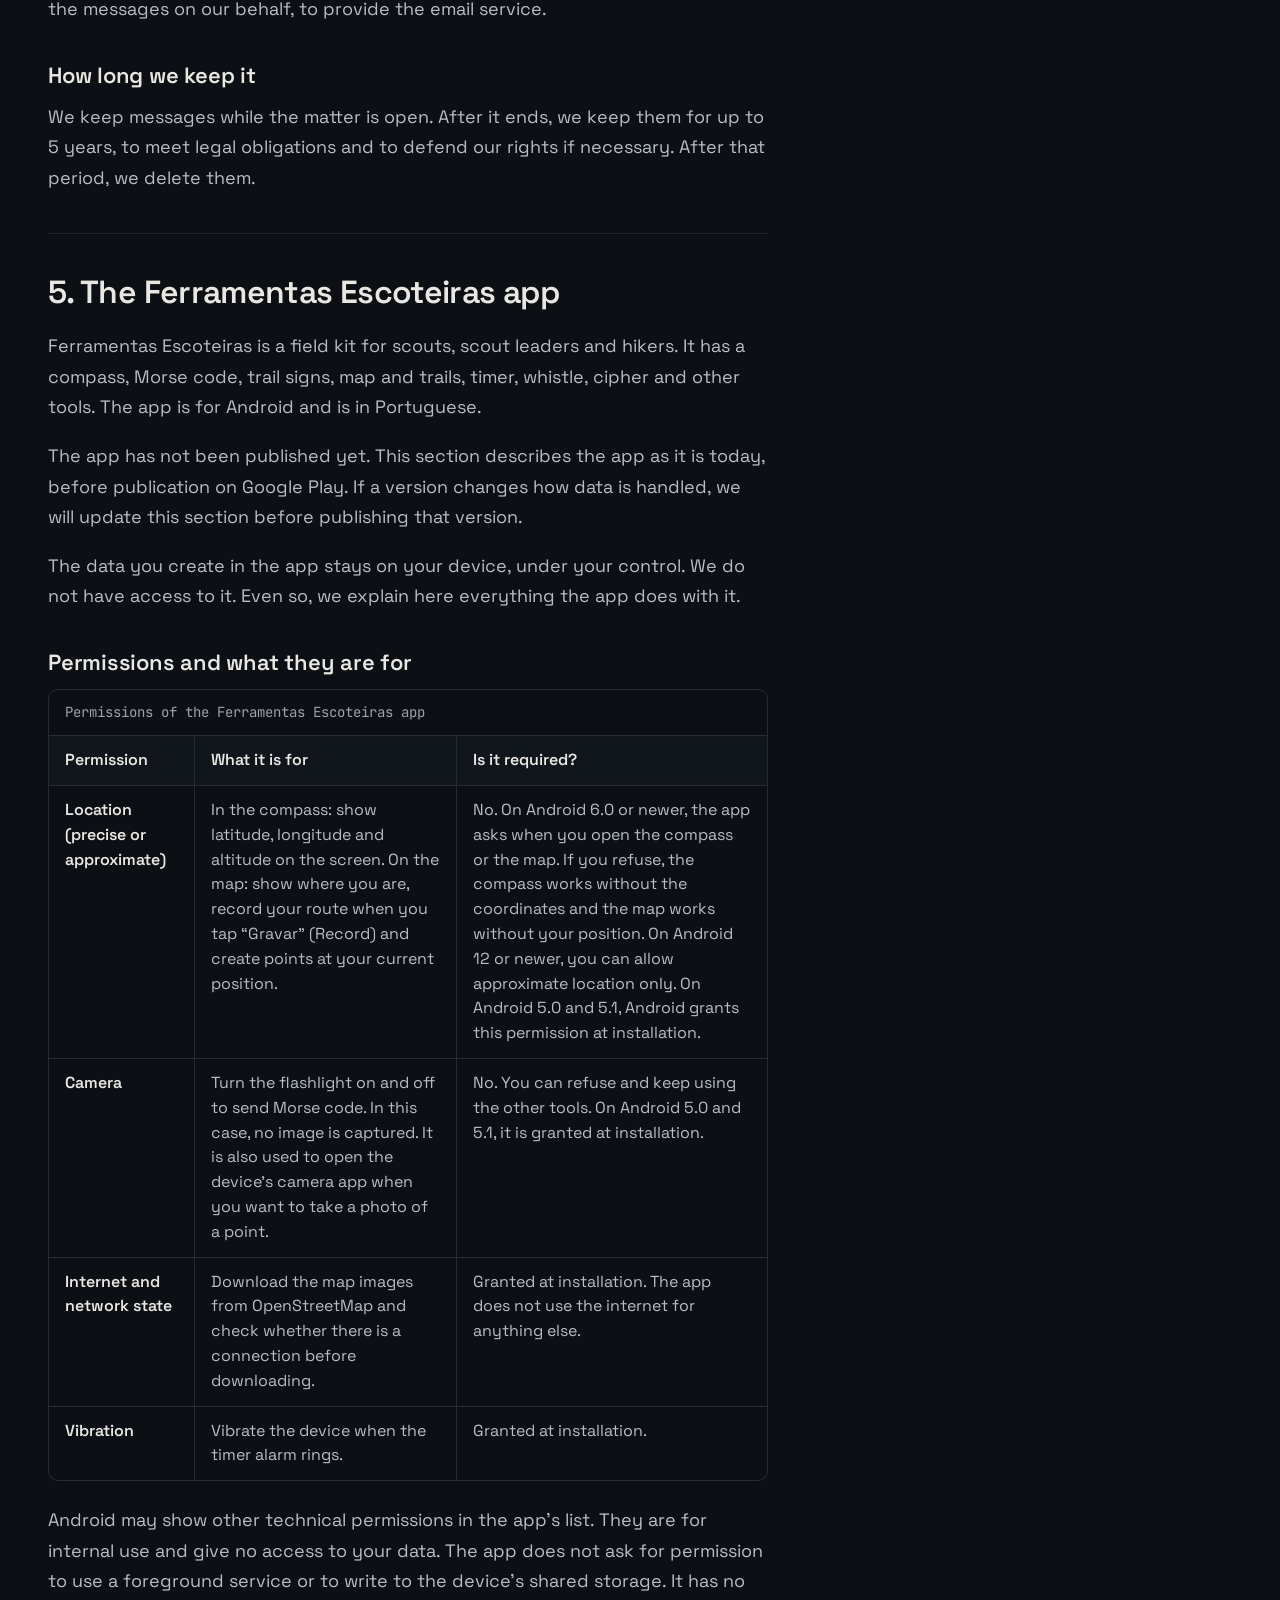
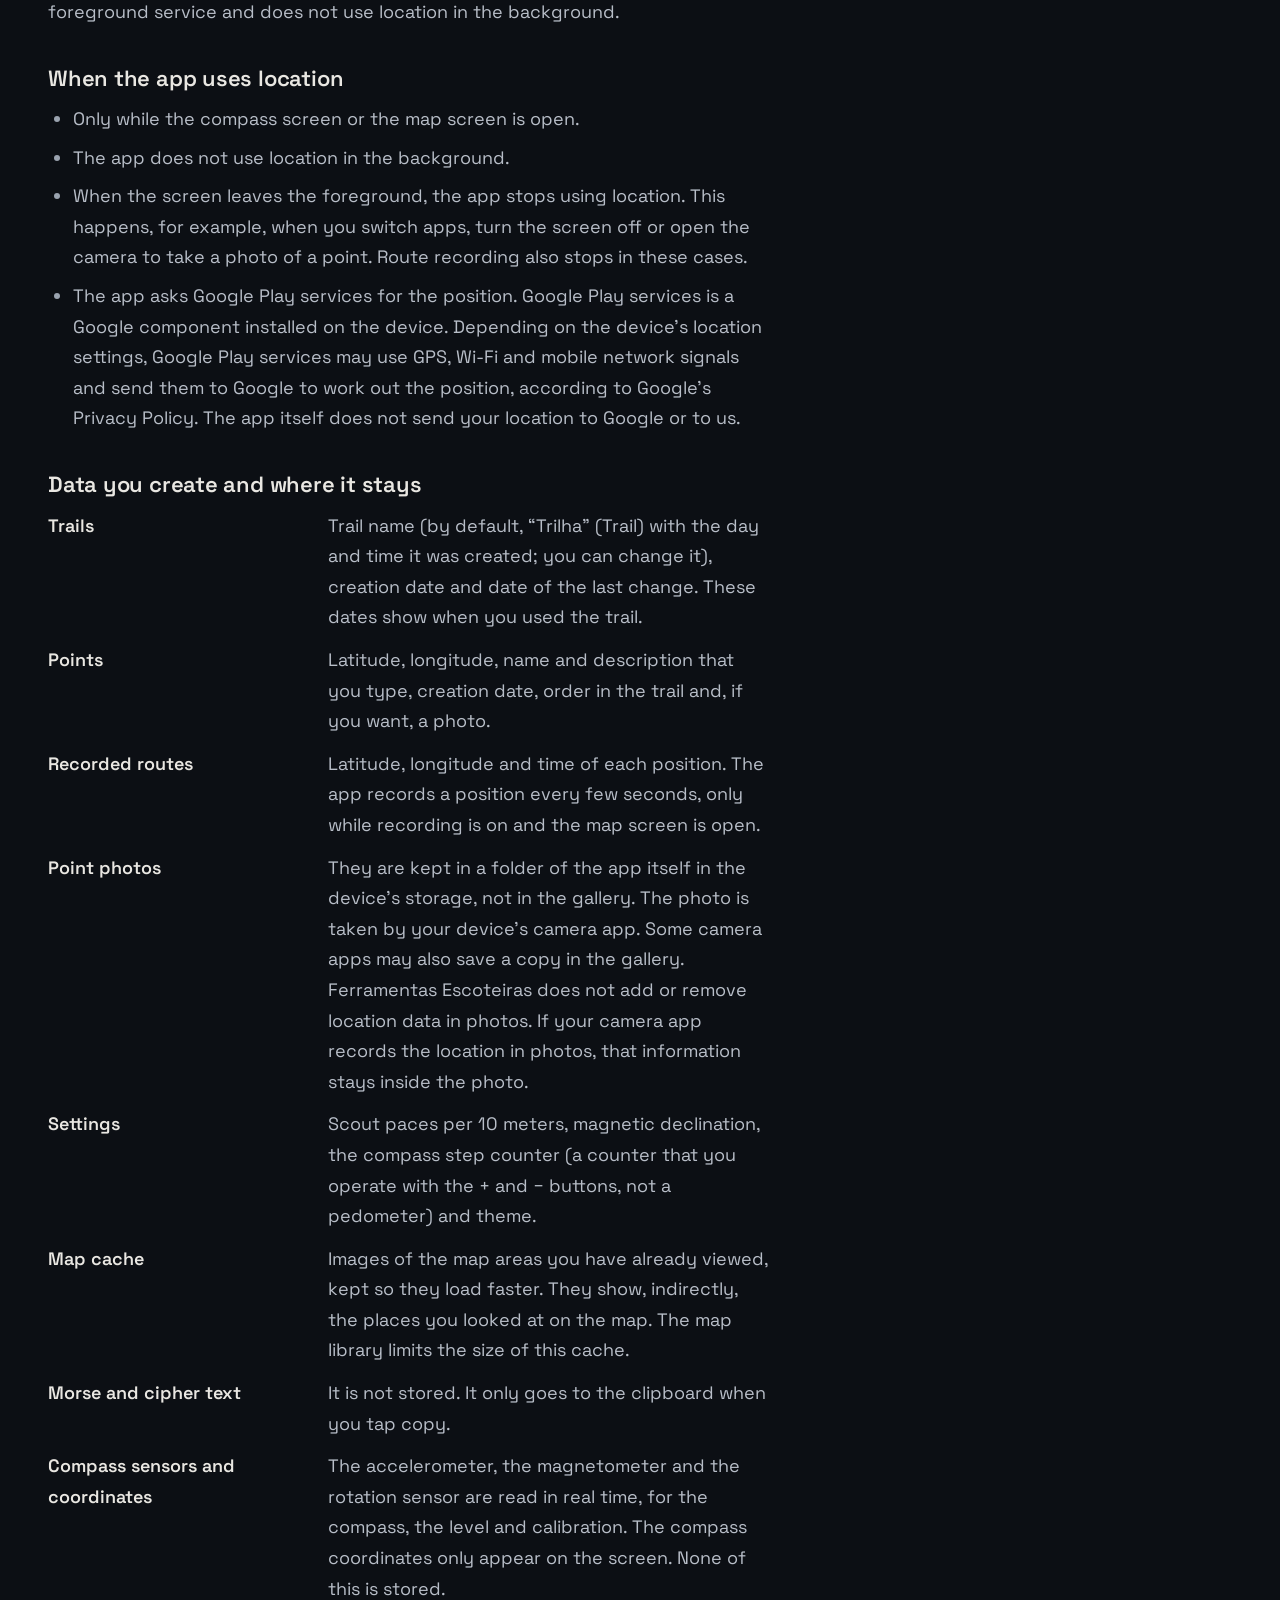
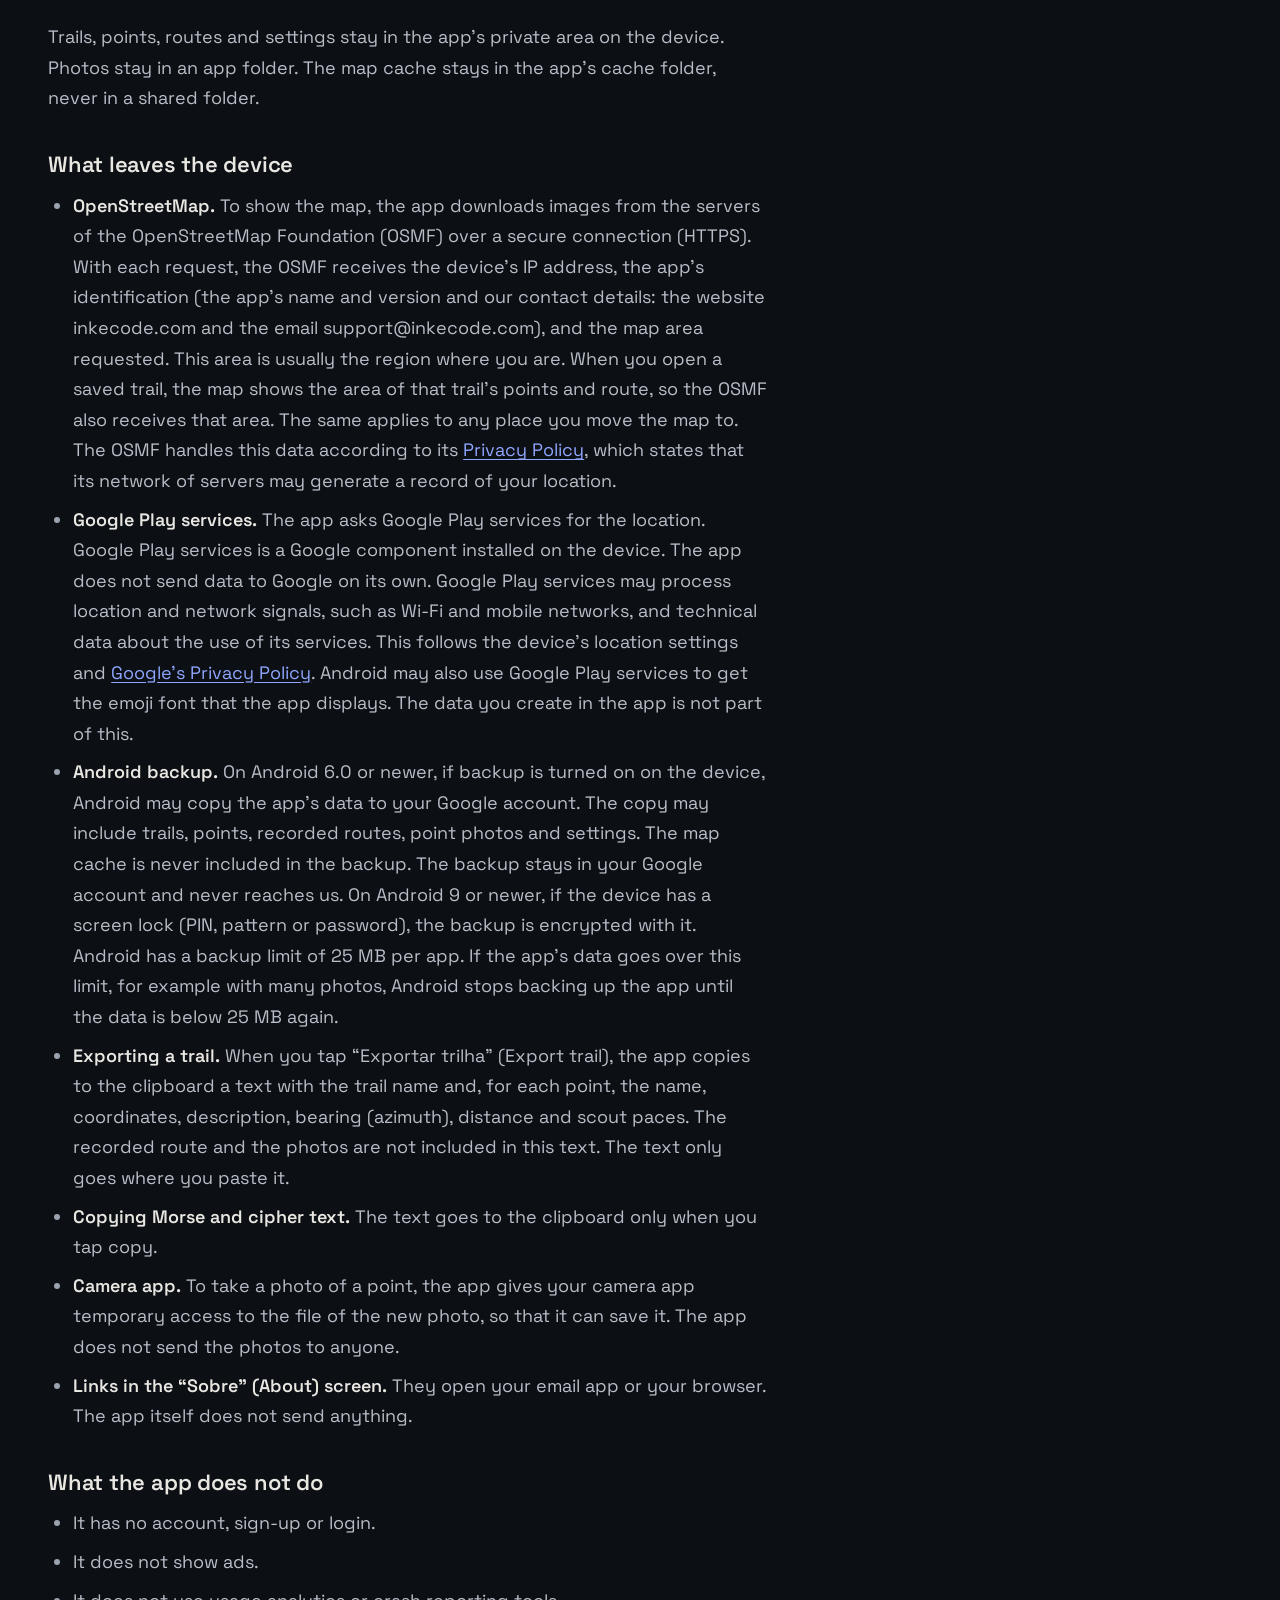
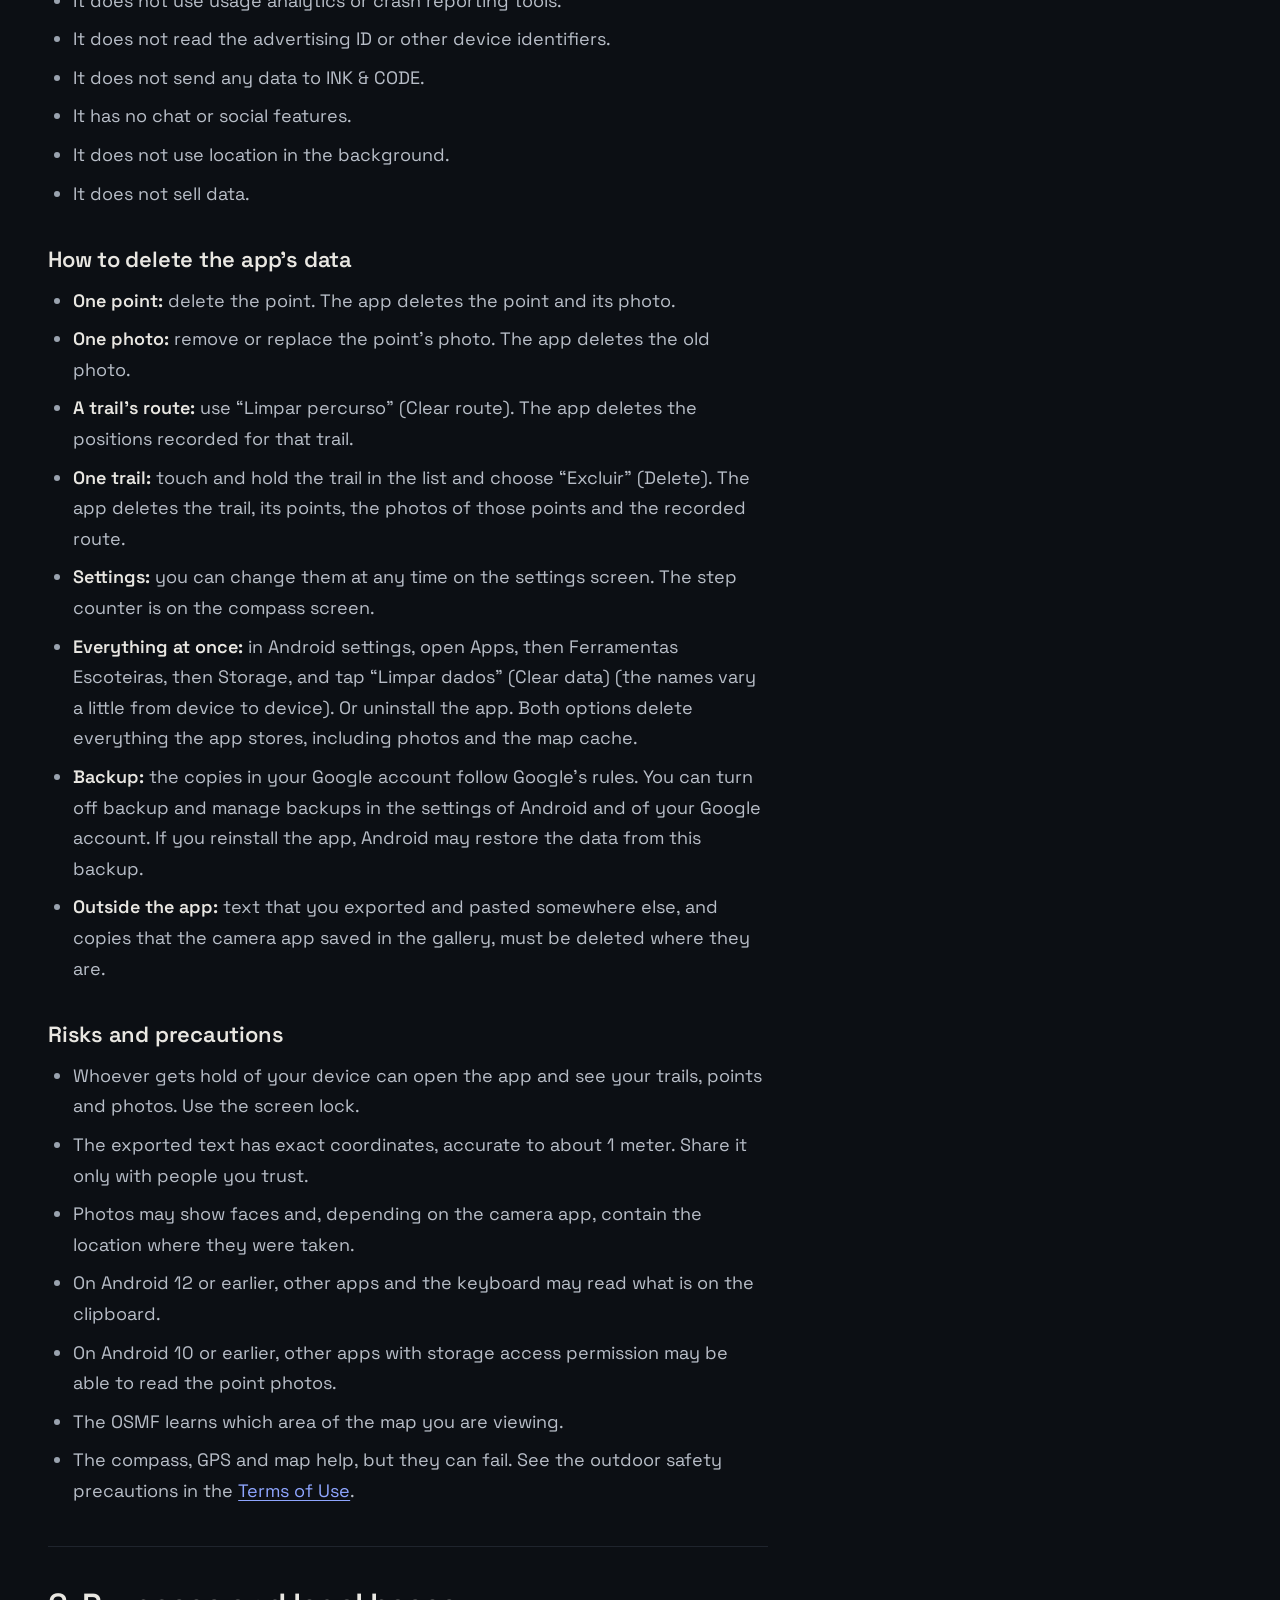
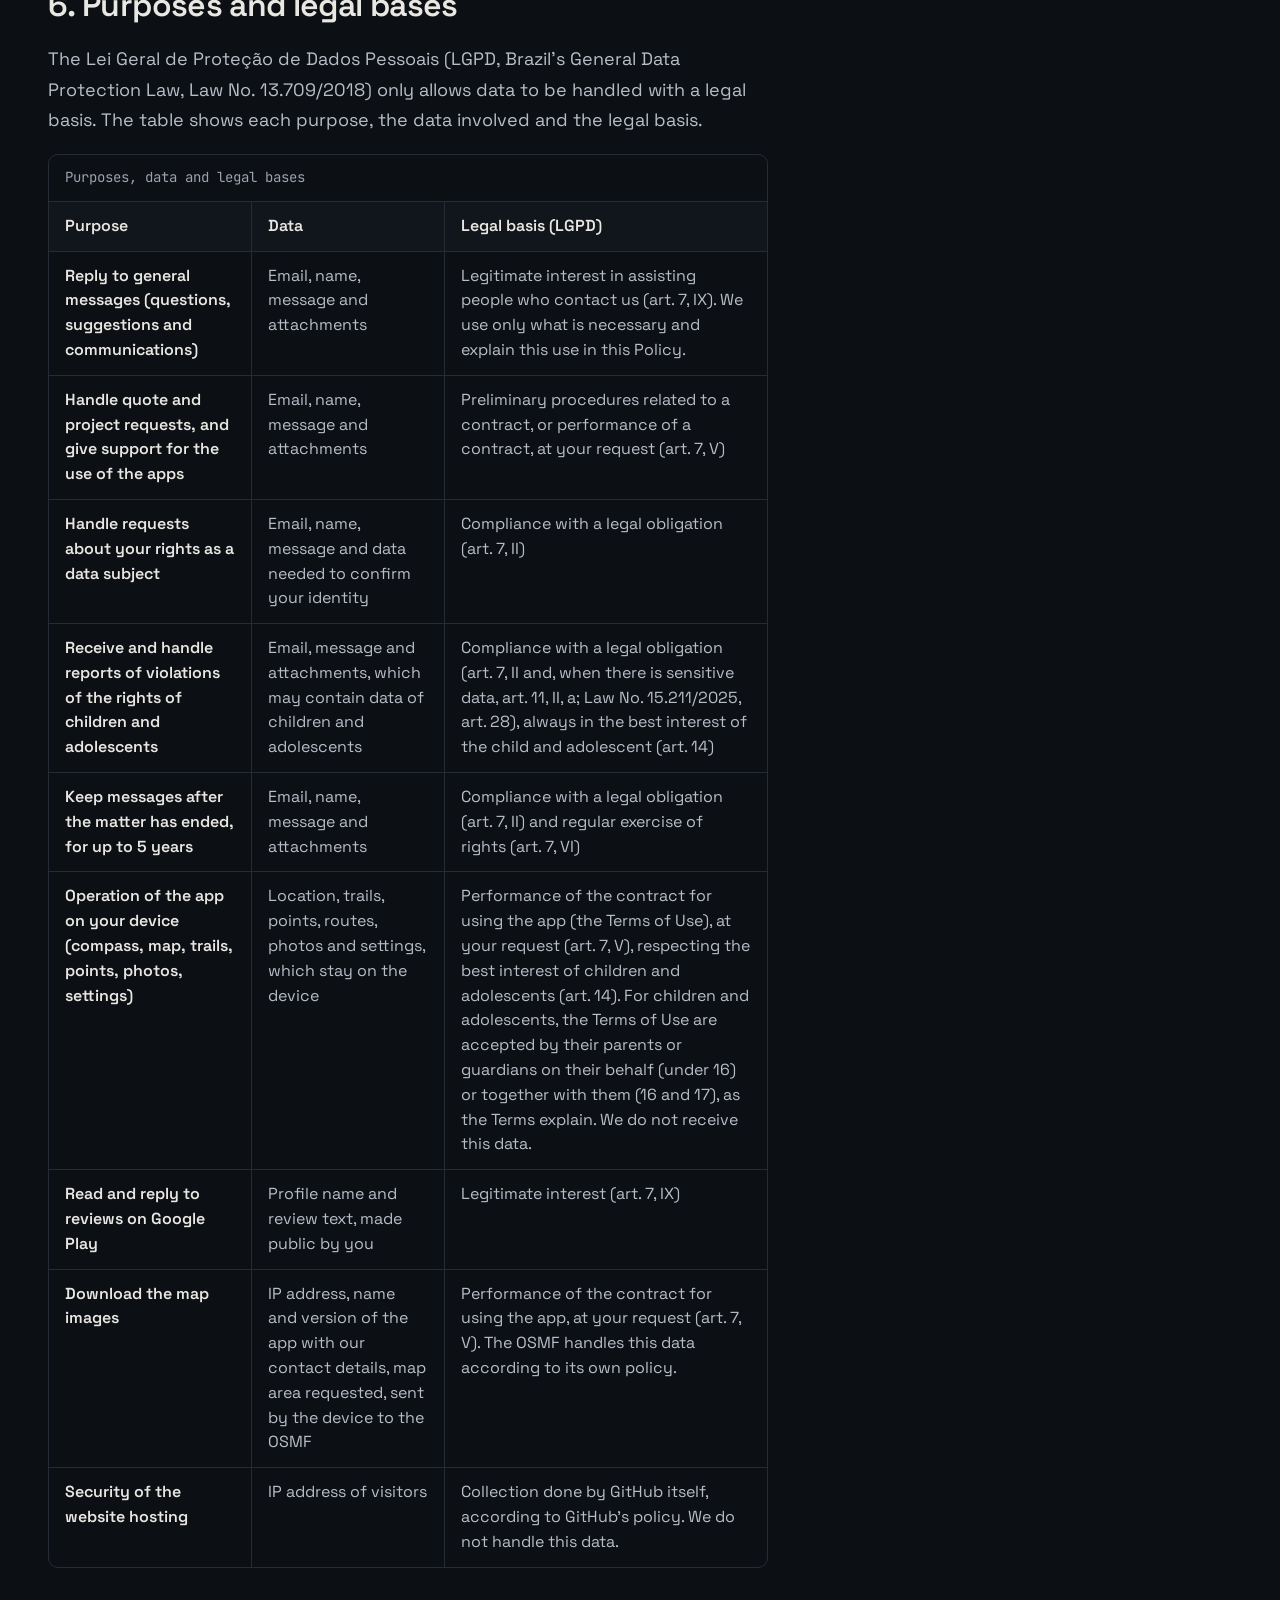
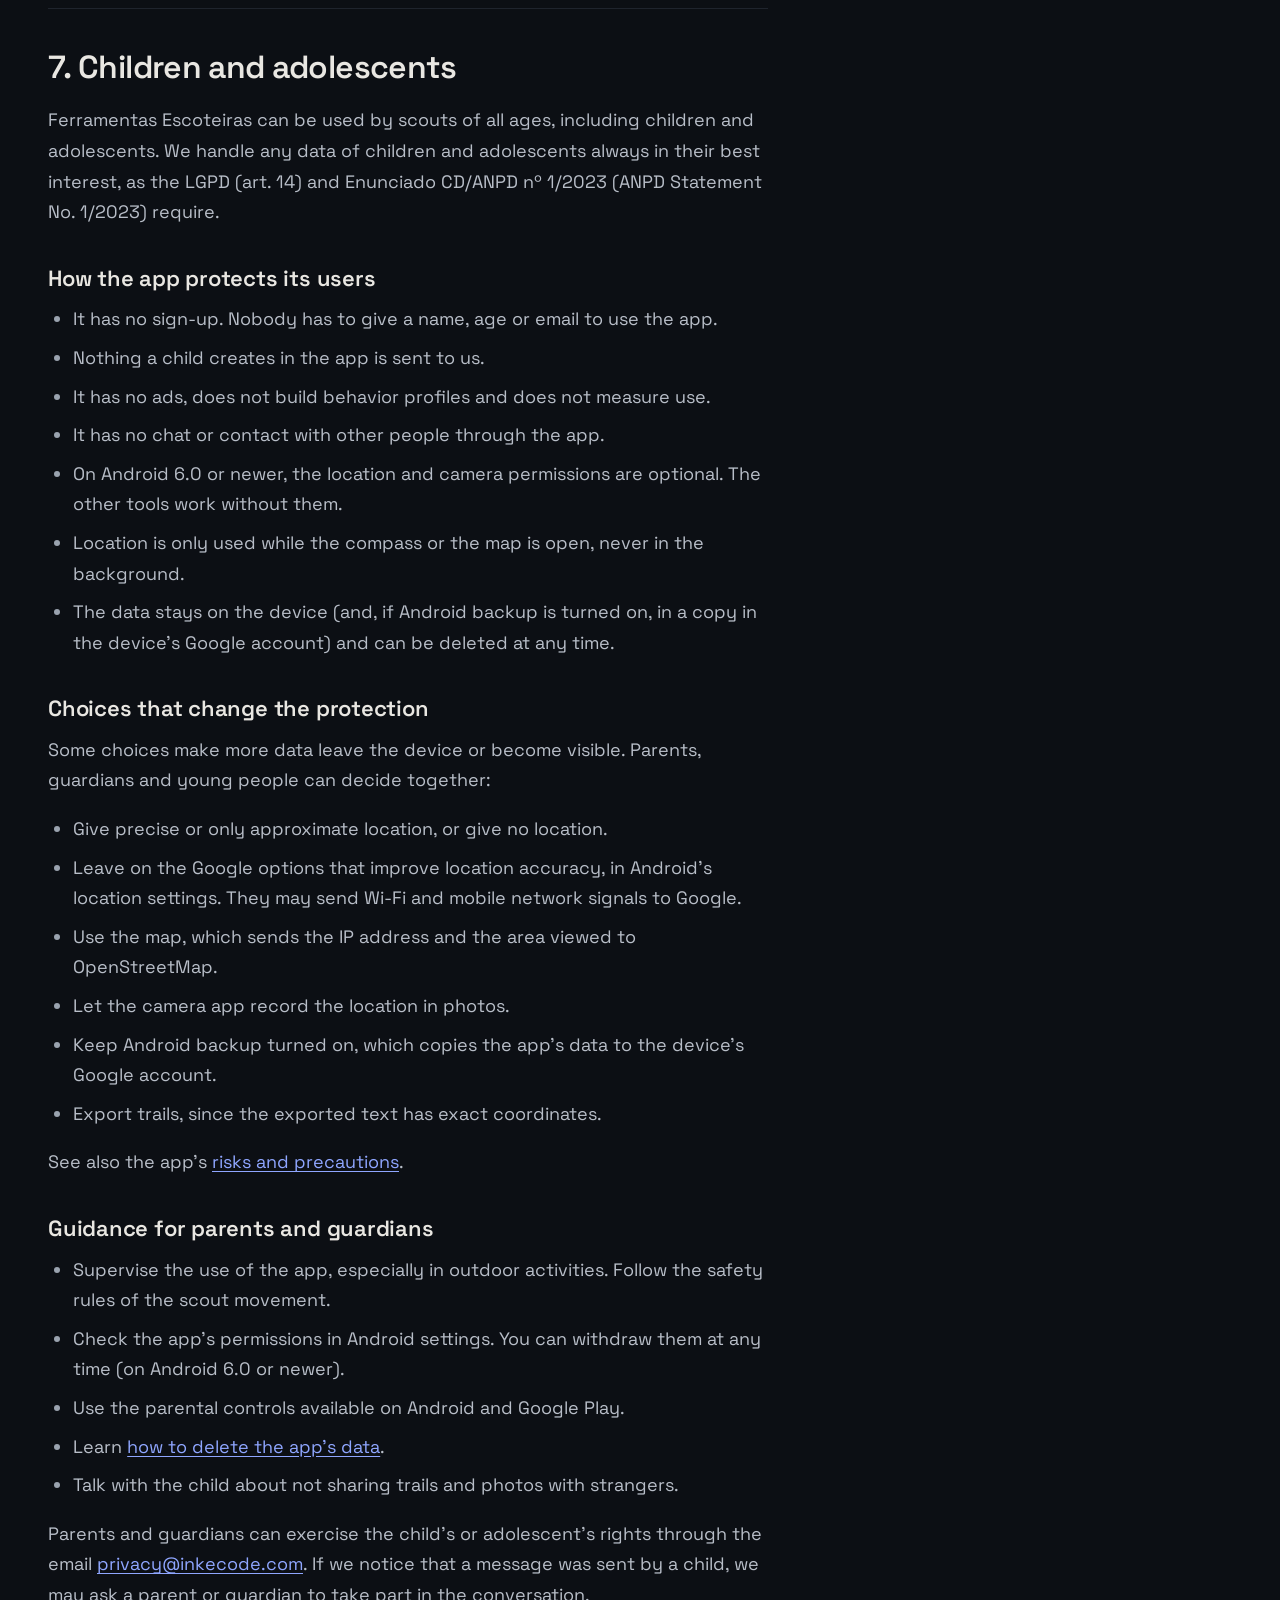
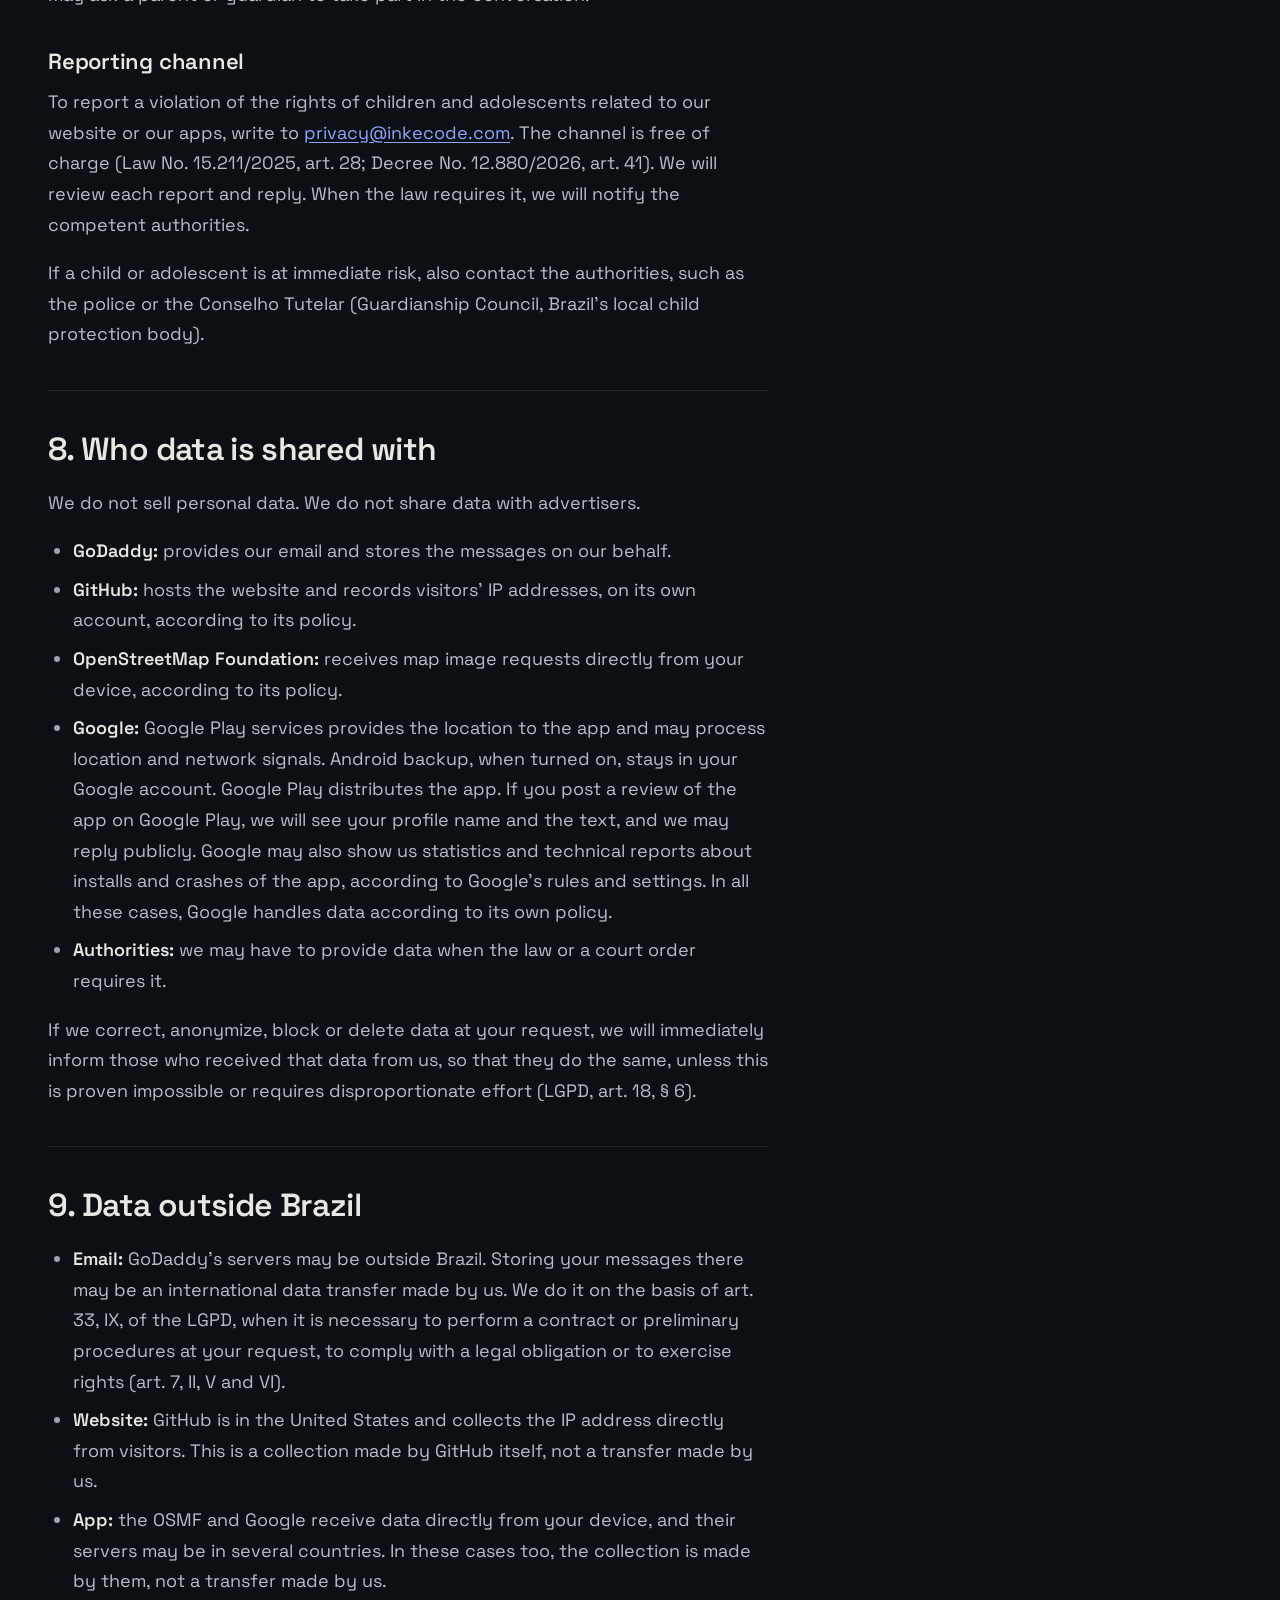
==== commit 61c57348: "Match legal texts and landing to Ferramentas Escoteiras 3.0 Privacy Policy 1.1 (PT and EN): the app " ====
--- a/privacy/index.html
+++ b/privacy/index.html
@@ -43,7 +43,7 @@
 <header class="legal-header">
 <p class="eyebrow">legal</p>
 <h1>Privacy Policy</h1>
-<p class="legal-meta">Last updated: November 7, 2026 (version 1.0)</p>
+<p class="legal-meta">Last updated: November 8, 2026 (version 1.1)</p>
 <p class="legal-lang-note">This is an English translation. If it differs from the <a href="/pt/privacidade/" hreflang="pt-BR">Portuguese version</a>, the Portuguese version prevails.</p>
 </header>
 <nav class="legal-toc" aria-label="Privacy Policy contents">
@@ -189,7 +189,7 @@
       </tbody>
     </table>
   </div>
-  <p>Android may show other technical permissions in the app's list. If the foreground service permission appears, note that the app does not use it: it has no foreground service and does not use location in the background. If the permission to write to storage appears (only up to Android 9), note that the app does not ask for it during use. On Android 5.0 and 5.1, it is granted at installation and the map library may use it to keep the map cache in a shared folder.</p>
+  <p>Android may show other technical permissions in the app's list. They are for internal use and give no access to your data. The app does not ask for permission to use a foreground service or to write to the device's shared storage. It has no foreground service and does not use location in the background.</p>
 
   <h3>When the app uses location</h3>
   <ul>
@@ -218,13 +218,13 @@
     <dt>Compass sensors and coordinates</dt>
     <dd>The accelerometer, the magnetometer and the rotation sensor are read in real time, for the compass, the level and calibration. The compass coordinates only appear on the screen. None of this is stored.</dd>
   </dl>
-  <p>Trails, points, routes and settings stay in the app's private area on the device. Photos and the map cache stay in app folders. On Android 5.0 and 5.1, the map cache may be in a shared folder called “osmdroid”.</p>
+  <p>Trails, points, routes and settings stay in the app's private area on the device. Photos stay in an app folder. The map cache stays in the app's cache folder, never in a shared folder.</p>
 
   <h3>What leaves the device</h3>
   <ul>
-    <li><strong>OpenStreetMap.</strong> To show the map, the app downloads images from the servers of the OpenStreetMap Foundation (OSMF) over a secure connection (HTTPS). With each request, the OSMF receives the device's IP address, the app's technical name with the version number, and the map area requested. This area is usually the region where you are. When you open a saved trail, the map shows the area of that trail's points and route, so the OSMF also receives that area. The same applies to any place you move the map to. The OSMF handles this data according to its <a href="https://osmfoundation.org/wiki/Privacy_Policy" rel="noopener" lang="en">Privacy Policy</a>, which states that its network of servers may generate a record of your location.</li>
+    <li><strong>OpenStreetMap.</strong> To show the map, the app downloads images from the servers of the OpenStreetMap Foundation (OSMF) over a secure connection (HTTPS). With each request, the OSMF receives the device's IP address, the app's identification (the app's name and version and our contact details: the website inkecode.com and the email support@inkecode.com), and the map area requested. This area is usually the region where you are. When you open a saved trail, the map shows the area of that trail's points and route, so the OSMF also receives that area. The same applies to any place you move the map to. The OSMF handles this data according to its <a href="https://osmfoundation.org/wiki/Privacy_Policy" rel="noopener" lang="en">Privacy Policy</a>, which states that its network of servers may generate a record of your location.</li>
     <li><strong>Google Play services.</strong> The app asks Google Play services for the location. Google Play services is a Google component installed on the device. The app does not send data to Google on its own. Google Play services may process location and network signals, such as Wi-Fi and mobile networks, and technical data about the use of its services. This follows the device's location settings and <a href="https://policies.google.com/privacy" rel="noopener">Google's Privacy Policy</a>. Android may also use Google Play services to get the emoji font that the app displays. The data you create in the app is not part of this.</li>
-    <li><strong>Android backup.</strong> On Android 6.0 or newer, if backup is turned on on the device, Android may copy the app's data to your Google account. The copy may include trails, points, recorded routes, point photos, settings and, in some cases, the map cache. The backup stays in your Google account and never reaches us. On Android 9 or newer, if the device has a screen lock (PIN, pattern or password), the backup is encrypted with it. Android has a backup limit of 25 MB per app. After you use the map, the map cache may go over this limit; in that case, Android stops backing up the app until the data is below 25 MB again.</li>
+    <li><strong>Android backup.</strong> On Android 6.0 or newer, if backup is turned on on the device, Android may copy the app's data to your Google account. The copy may include trails, points, recorded routes, point photos and settings. The map cache is never included in the backup. The backup stays in your Google account and never reaches us. On Android 9 or newer, if the device has a screen lock (PIN, pattern or password), the backup is encrypted with it. Android has a backup limit of 25 MB per app. If the app's data goes over this limit, for example with many photos, Android stops backing up the app until the data is below 25 MB again.</li>
     <li><strong>Exporting a trail.</strong> When you tap “<span lang="pt-BR">Exportar trilha</span>” (Export trail), the app copies to the clipboard a text with the trail name and, for each point, the name, coordinates, description, bearing (azimuth), distance and scout paces. The recorded route and the photos are not included in this text. The text only goes where you paste it.</li>
     <li><strong>Copying Morse and cipher text.</strong> The text goes to the clipboard only when you tap copy.</li>
     <li><strong>Camera app.</strong> To take a photo of a point, the app gives your camera app temporary access to the file of the new photo, so that it can save it. The app does not send the photos to anyone.</li>
@@ -248,10 +248,9 @@
     <li><strong>One point:</strong> delete the point. The app deletes the point and its photo.</li>
     <li><strong>One photo:</strong> remove or replace the point's photo. The app deletes the old photo.</li>
     <li><strong>A trail's route:</strong> use “<span lang="pt-BR">Limpar percurso</span>” (Clear route). The app deletes the positions recorded for that trail.</li>
-    <li><strong>One trail:</strong> touch and hold the trail in the list and choose “<span lang="pt-BR">Excluir</span>” (Delete). The app deletes the trail, its points and the recorded route. <strong>Note:</strong> the photos of that trail's points may stay on the device. To delete them, delete the points or the photos before deleting the trail, or clear the app's data.</li>
+    <li><strong>One trail:</strong> touch and hold the trail in the list and choose “<span lang="pt-BR">Excluir</span>” (Delete). The app deletes the trail, its points, the photos of those points and the recorded route.</li>
     <li><strong>Settings:</strong> you can change them at any time on the settings screen. The step counter is on the compass screen.</li>
     <li><strong>Everything at once:</strong> in Android settings, open Apps, then Ferramentas Escoteiras, then Storage, and tap “<span lang="pt-BR">Limpar dados</span>” (Clear data) (the names vary a little from device to device). Or uninstall the app. Both options delete everything the app stores, including photos and the map cache.</li>
-    <li><strong>Android 5.0 and 5.1:</strong> if the map cache is in the shared “osmdroid” folder, it may stay on the device after uninstalling. You can delete it with a file manager.</li>
     <li><strong>Backup:</strong> the copies in your Google account follow Google's rules. You can turn off backup and manage backups in the settings of Android and of your Google account. If you reinstall the app, Android may restore the data from this backup.</li>
     <li><strong>Outside the app:</strong> text that you exported and pasted somewhere else, and copies that the camera app saved in the gallery, must be deleted where they are.</li>
   </ul>
@@ -319,7 +318,7 @@
         </tr>
         <tr>
           <th scope="row">Download the map images</th>
-          <td>IP address, technical name and version of the app, map area requested, sent by the device to the OSMF</td>
+          <td>IP address, name and version of the app with our contact details, map area requested, sent by the device to the OSMF</td>
           <td>Performance of the contract for using the app, at your request (art. 7, V). The OSMF handles this data according to its own policy.</td>
         </tr>
         <tr>
@@ -455,6 +454,7 @@
   <p>If we change the purpose, the manner or the duration of the handling, who the controller is, or who we share data with, we will publish the new version on this page with a prominent summary of the changes. When the change affects an app, we will also mention it in the release notes of the new version on Google Play. When the handling is based on your consent and you do not agree with the change, you may withdraw your consent.</p>
   <h3>Version history</h3>
   <ul>
+    <li>Version 1.1, of November 8, 2026: the app section now describes version 3.0 of Ferramentas Escoteiras. The app no longer has the foreground service and write-to-storage permissions; the map cache stays in the app's cache folder, never in a shared folder, and is not included in the backup; deleting a trail also deletes the photos of its points; and requests to OpenStreetMap now identify the app by its name, its version and our contact details.</li>
     <li>Version 1.0, of November 7, 2026: first version.</li>
   </ul>
 </section>
--- a/assets/css/site.css
+++ b/assets/css/site.css
@@ -474,7 +474,7 @@
   display: grid;
   grid-template-columns: minmax(0, 1fr);
   gap: 40px 56px;
-  /* Side by side only when the tools column still fits three tools across. */
+  /* Side by side only when the tools column still fits two tools across comfortably. */
   @media (min-width: 1024px) {
     grid-template-columns: minmax(0, 5fr) minmax(0, 7fr);
   }
@@ -525,13 +525,14 @@
   margin: 0;
   padding: 0;
   display: grid;
-  /* Nine tools: 3 x 3 from tablet up, 2 across on phones, 1 on the narrowest screens. */
+  /* Eight tools: 4 x 2 on tablets, where they span the card; 2 x 4 on phones and beside
+     the app info on desktop; 1 across on the narrowest screens. */
   grid-template-columns: repeat(2, minmax(0, 1fr));
   gap: 10px;
   align-self: start;
   min-width: 0;
-  @media (min-width: 600px) {
-    grid-template-columns: repeat(3, minmax(0, 1fr));
+  @media (768px <= width < 1024px) {
+    grid-template-columns: repeat(4, minmax(0, 1fr));
   }
   @media (max-width: 359px) {
     grid-template-columns: minmax(0, 1fr);
@@ -547,12 +548,6 @@
   overflow-wrap: break-word;
   @media (max-width: 599px) {
     padding: 14px;
-  }
-}
-/* Two across leaves the ninth tool alone: let it take the full row. */
-.tools li:last-child:nth-child(odd) {
-  @media (360px <= width < 600px) {
-    grid-column: 1 / -1;
   }
 }
 .tool-name { font-weight: 600; }
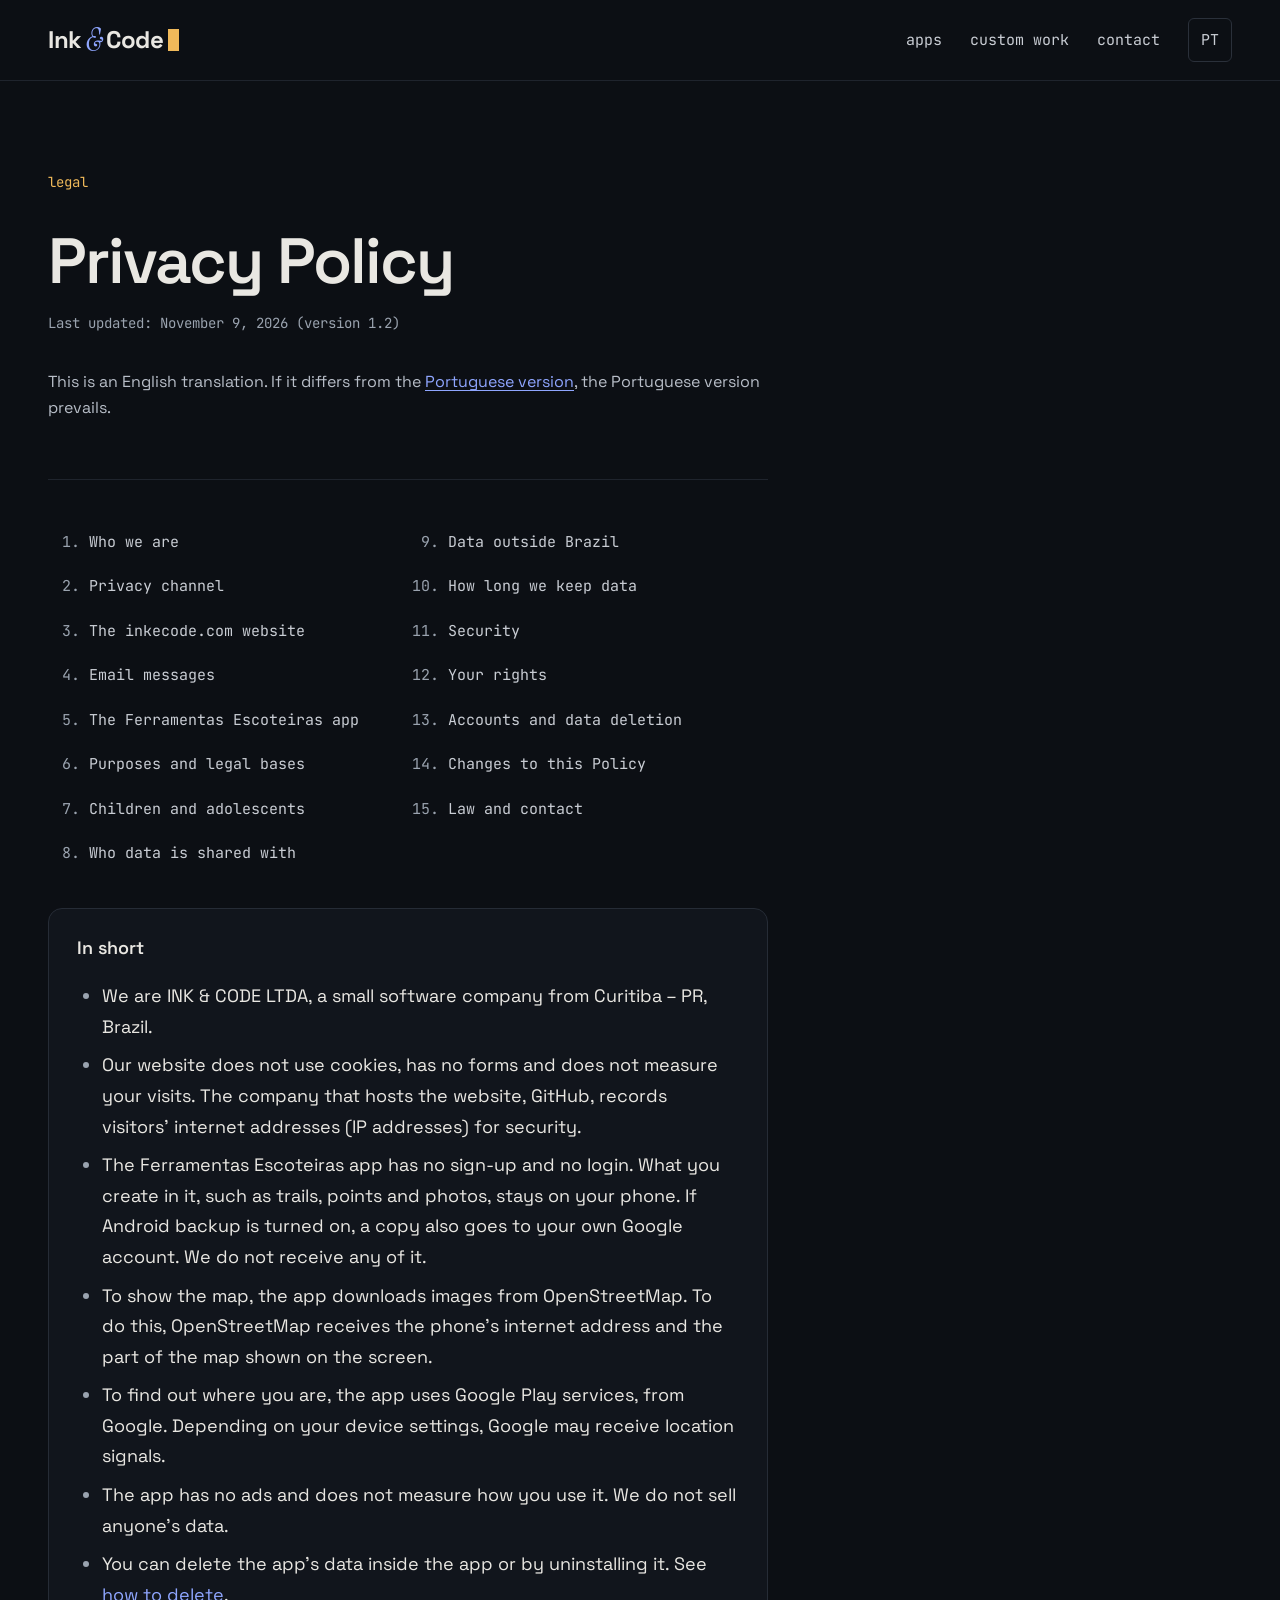
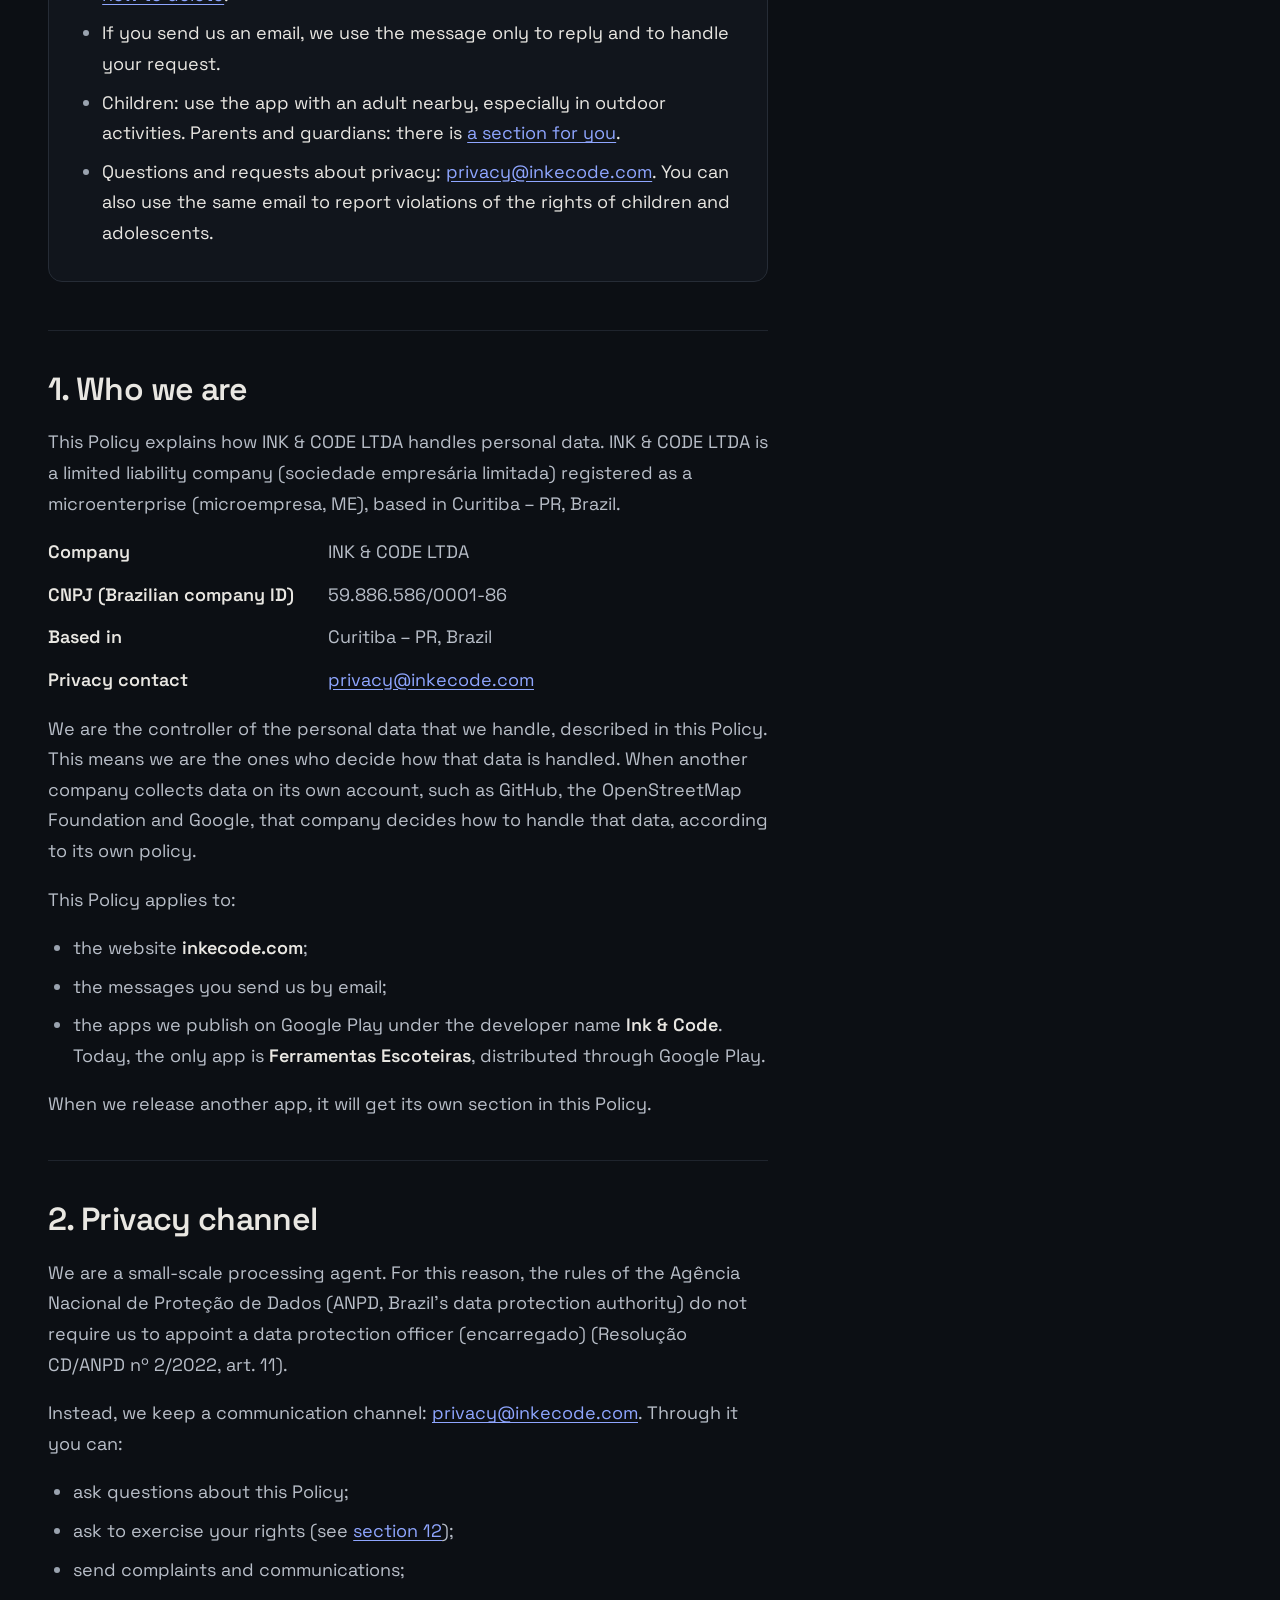
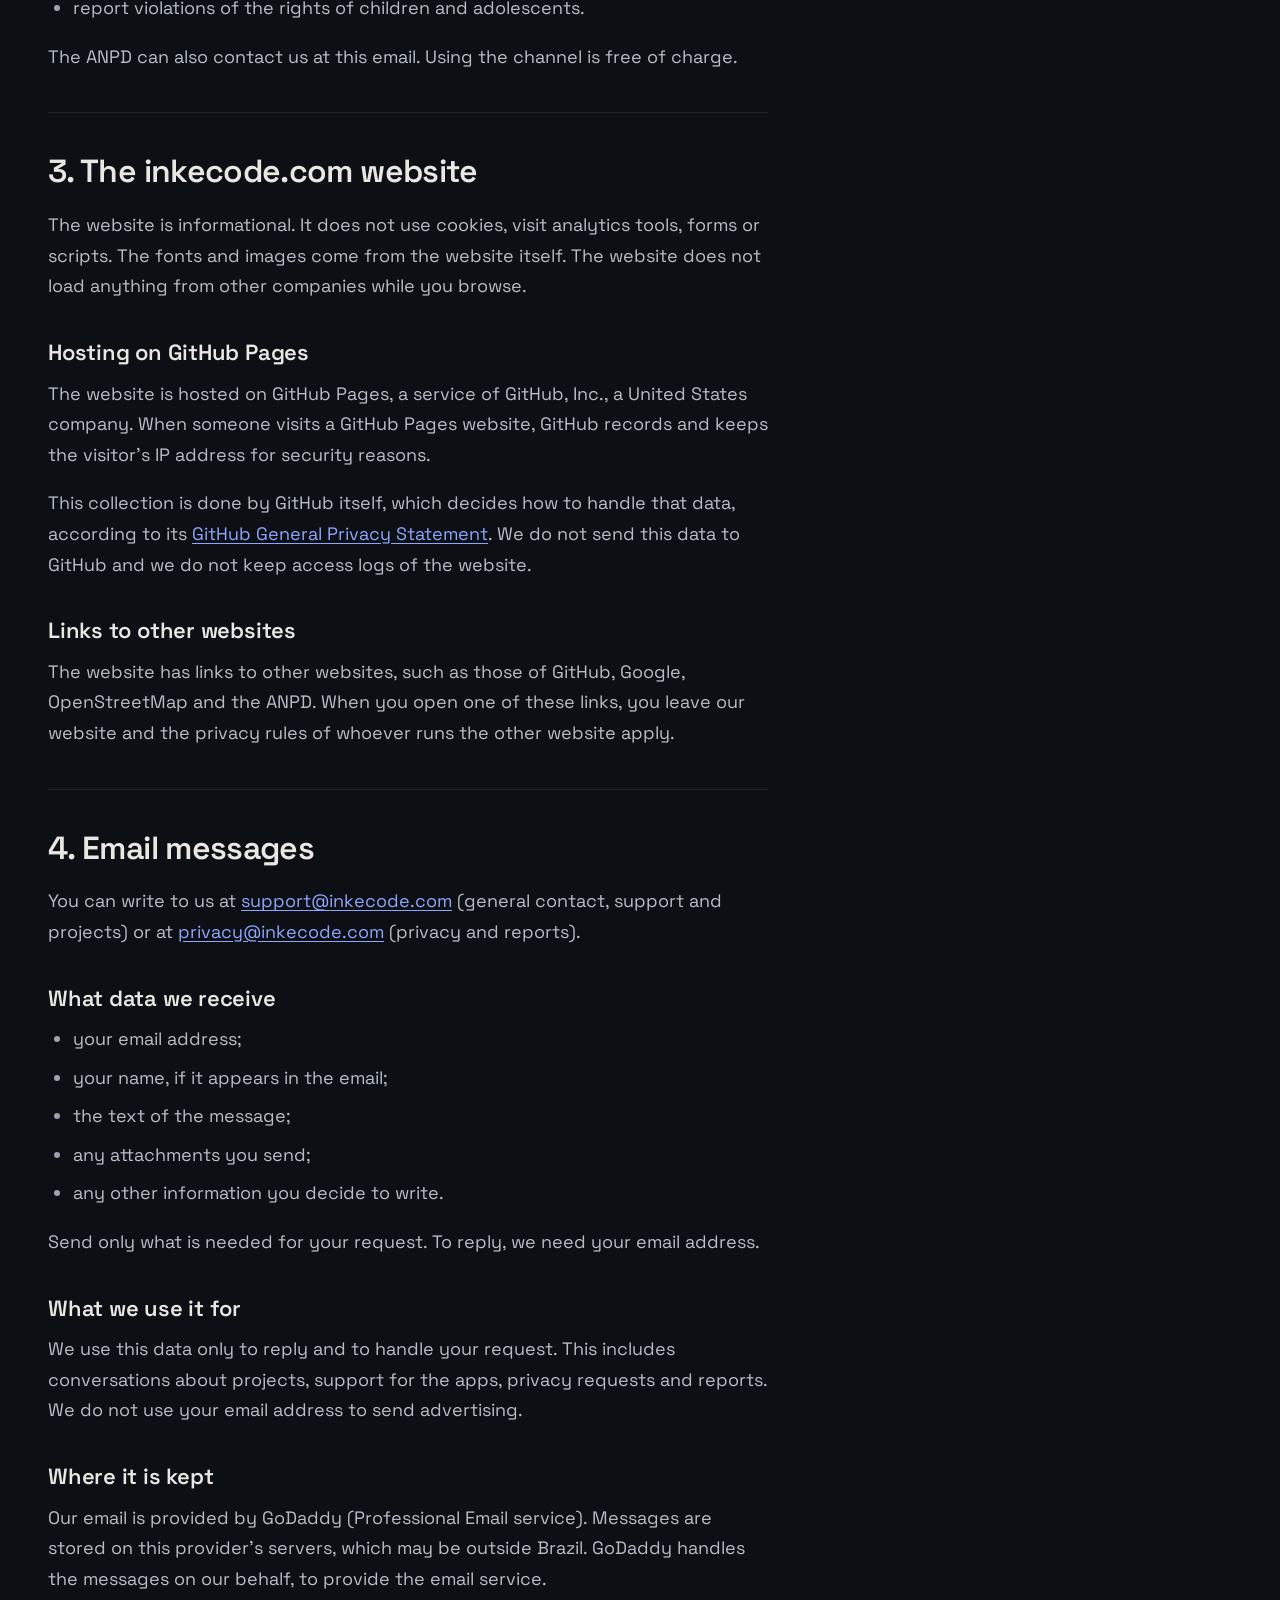
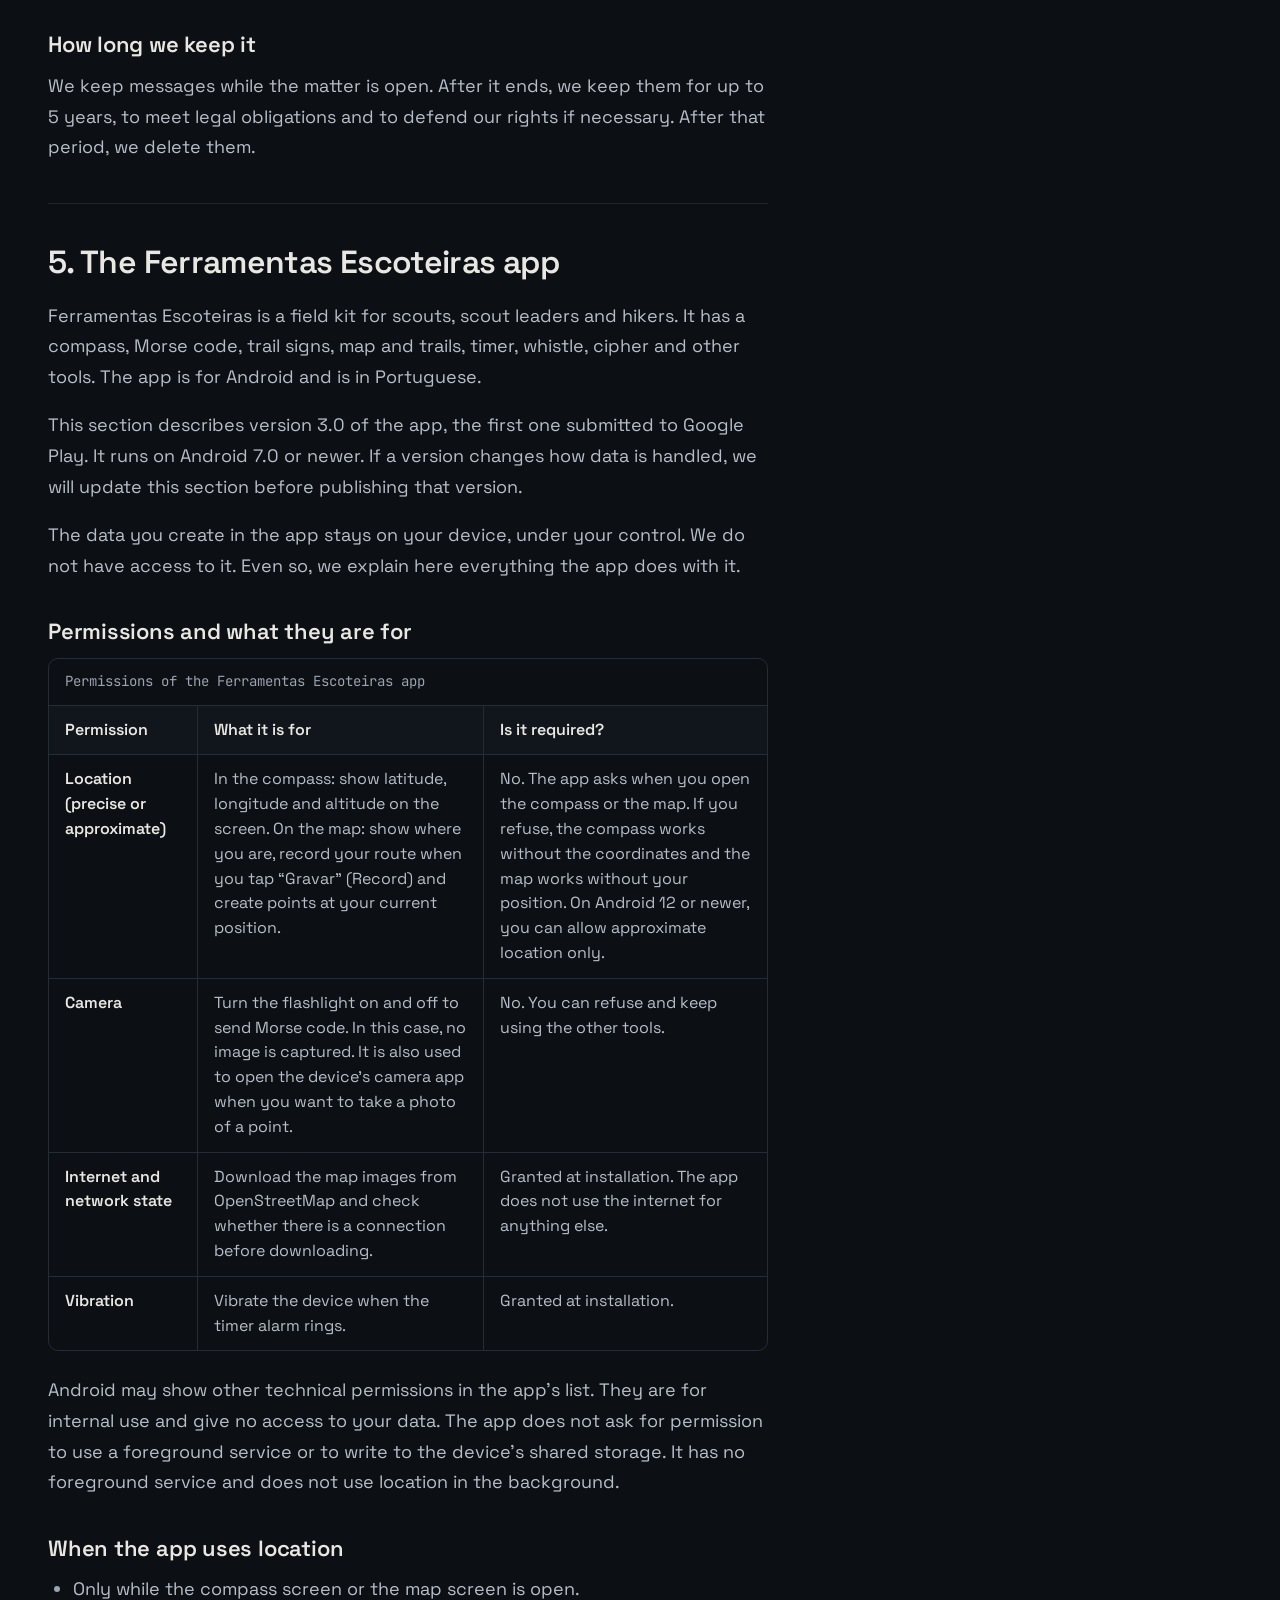
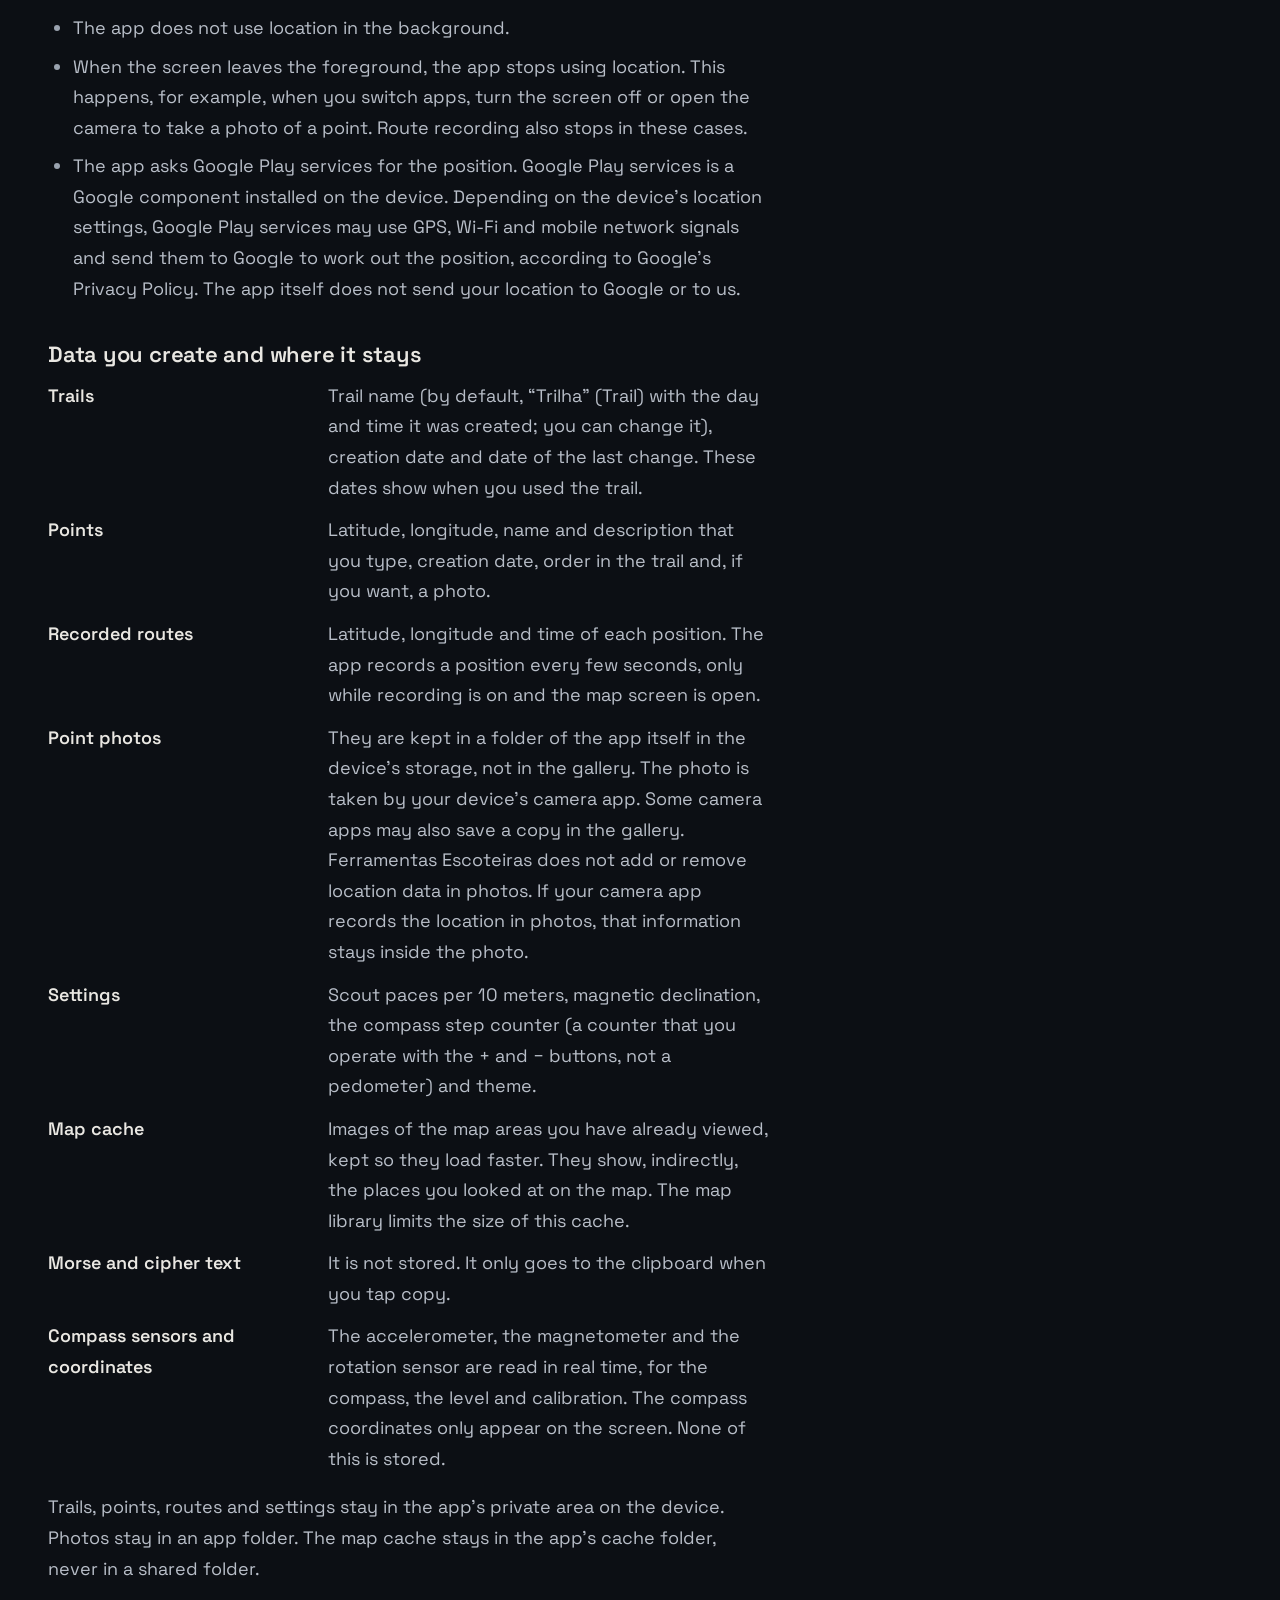
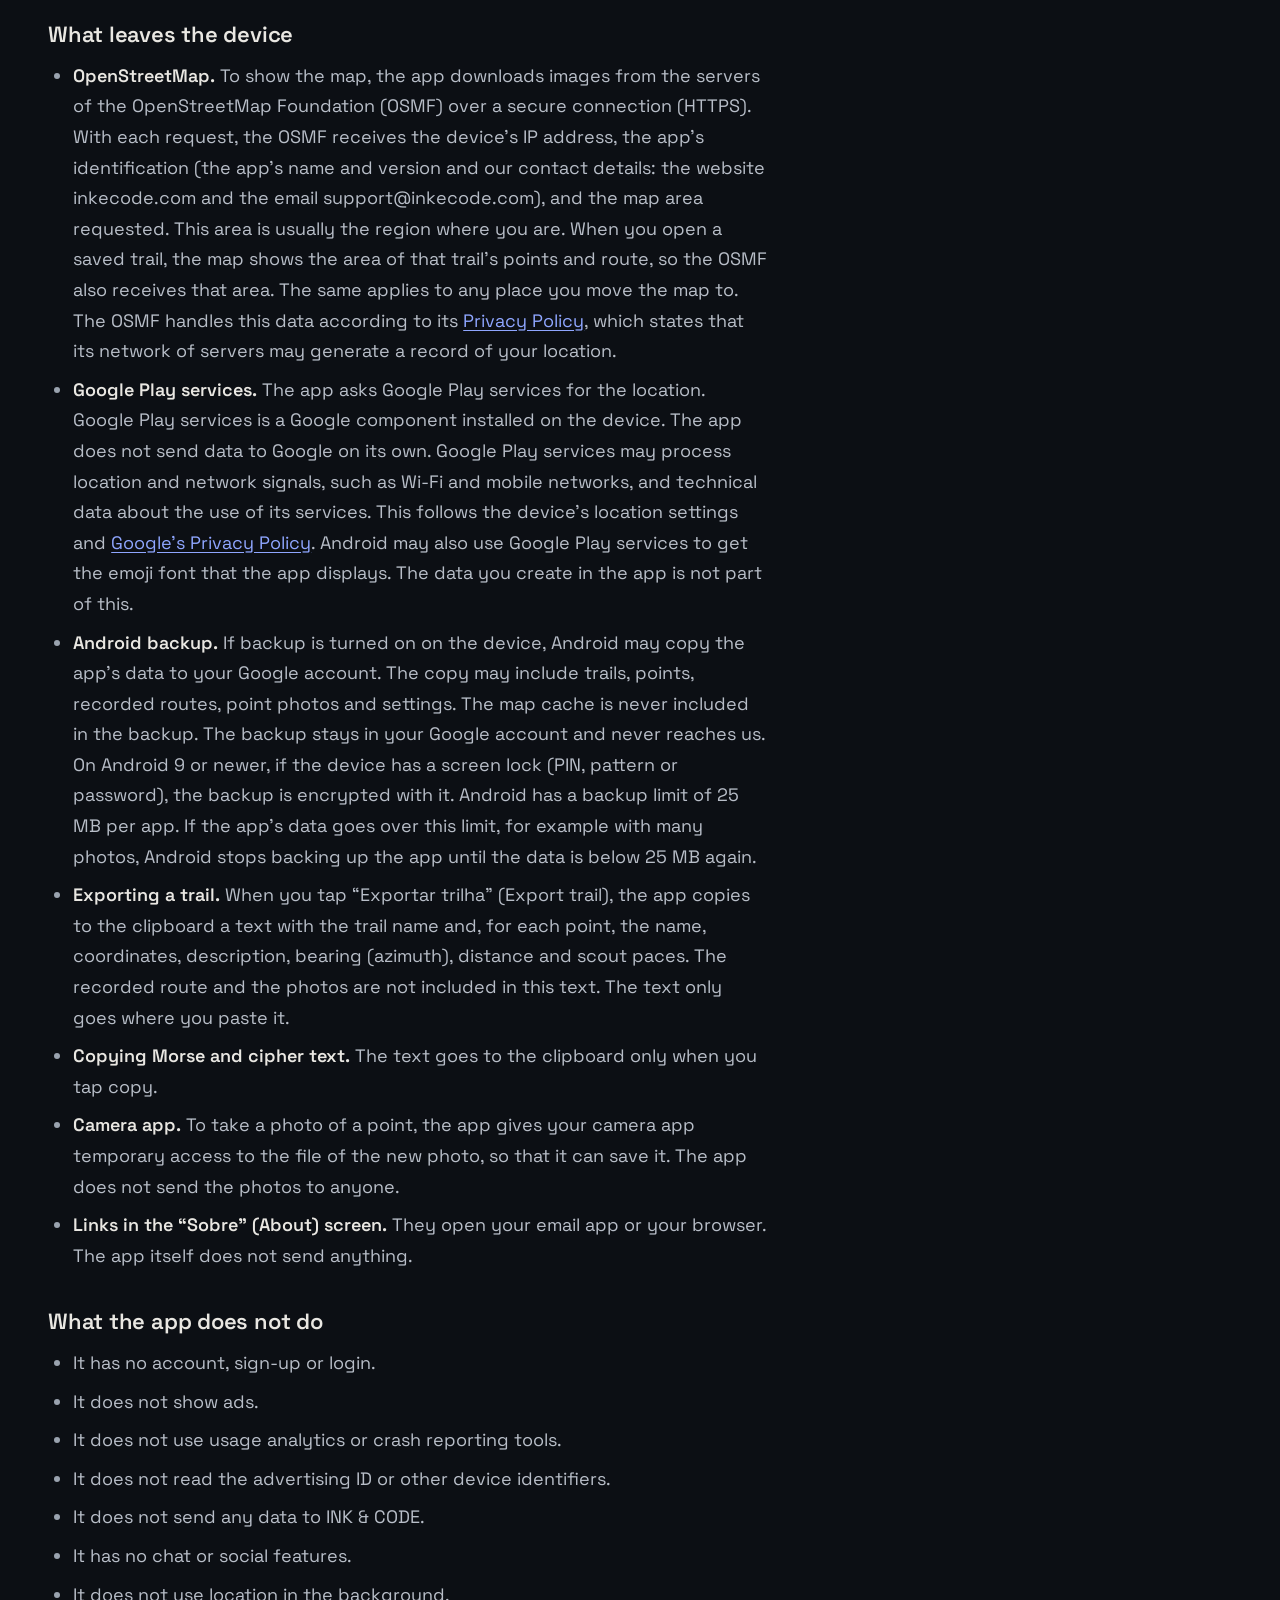
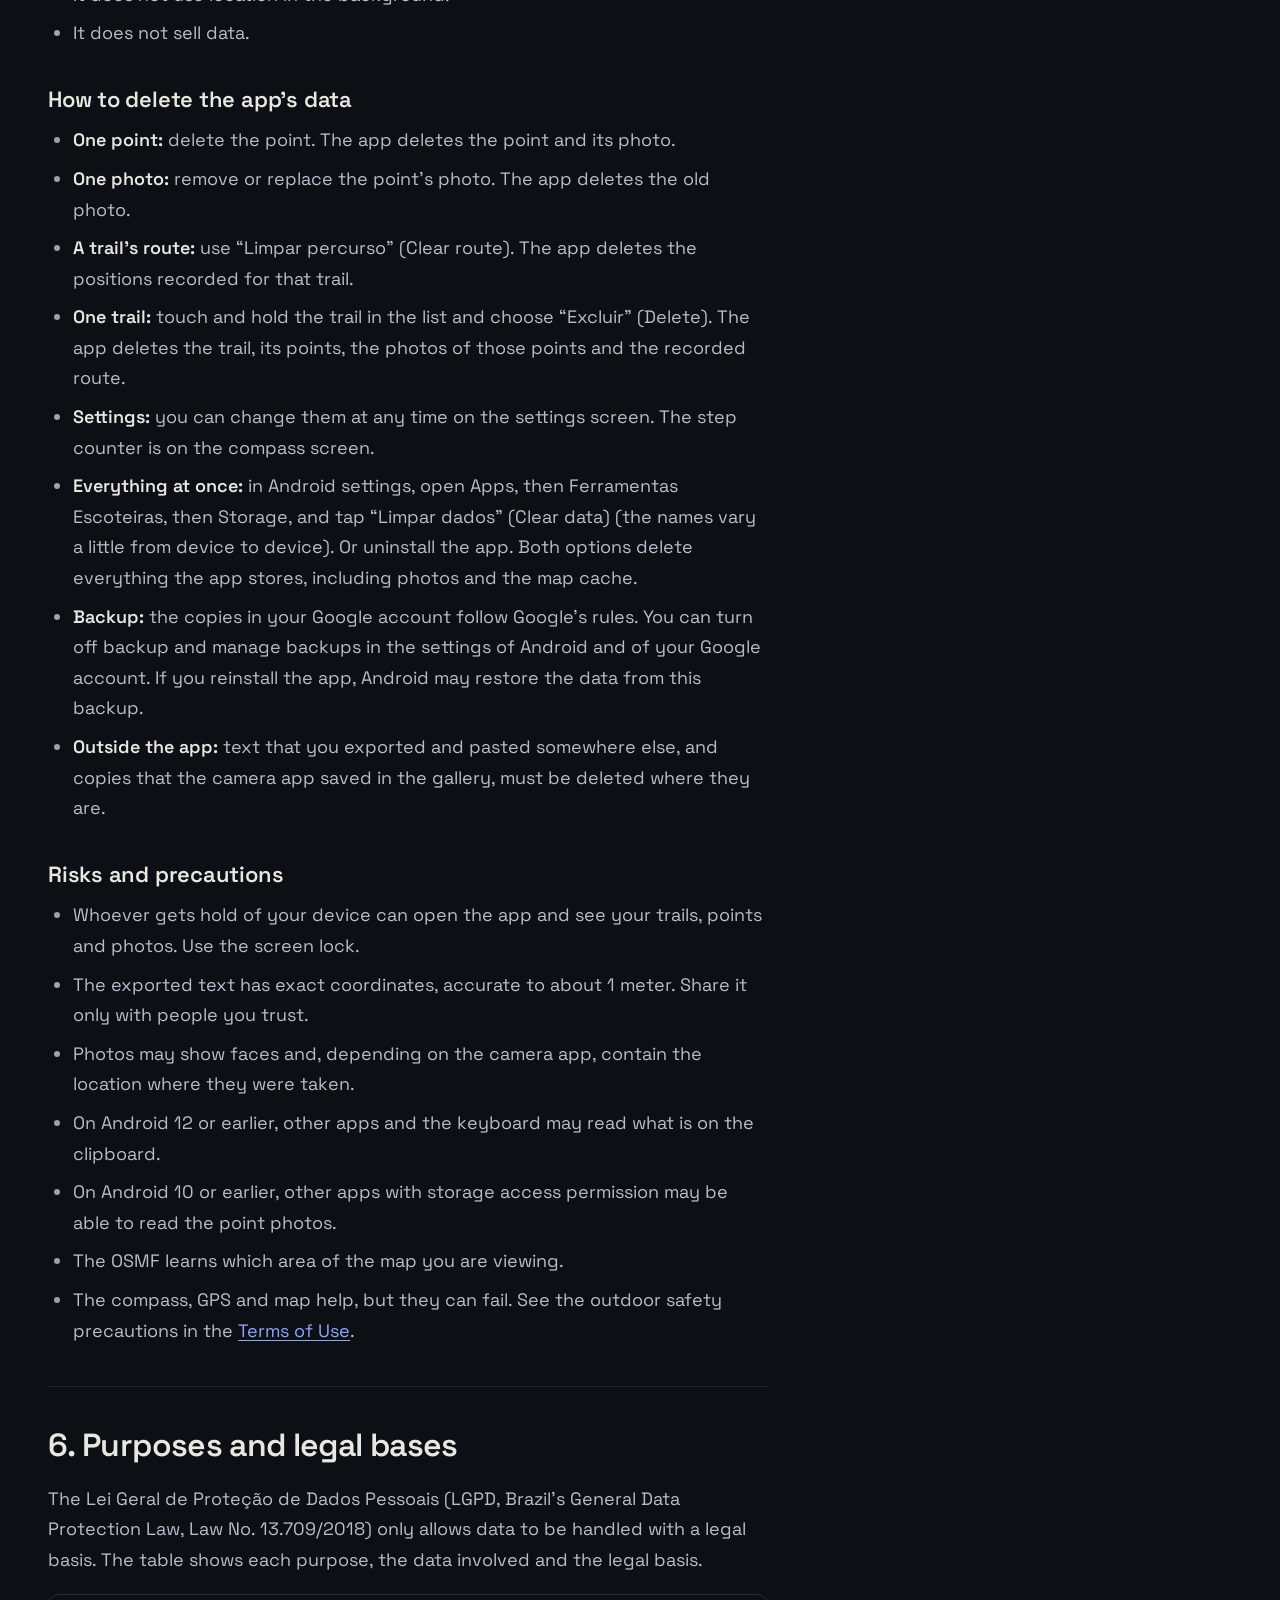
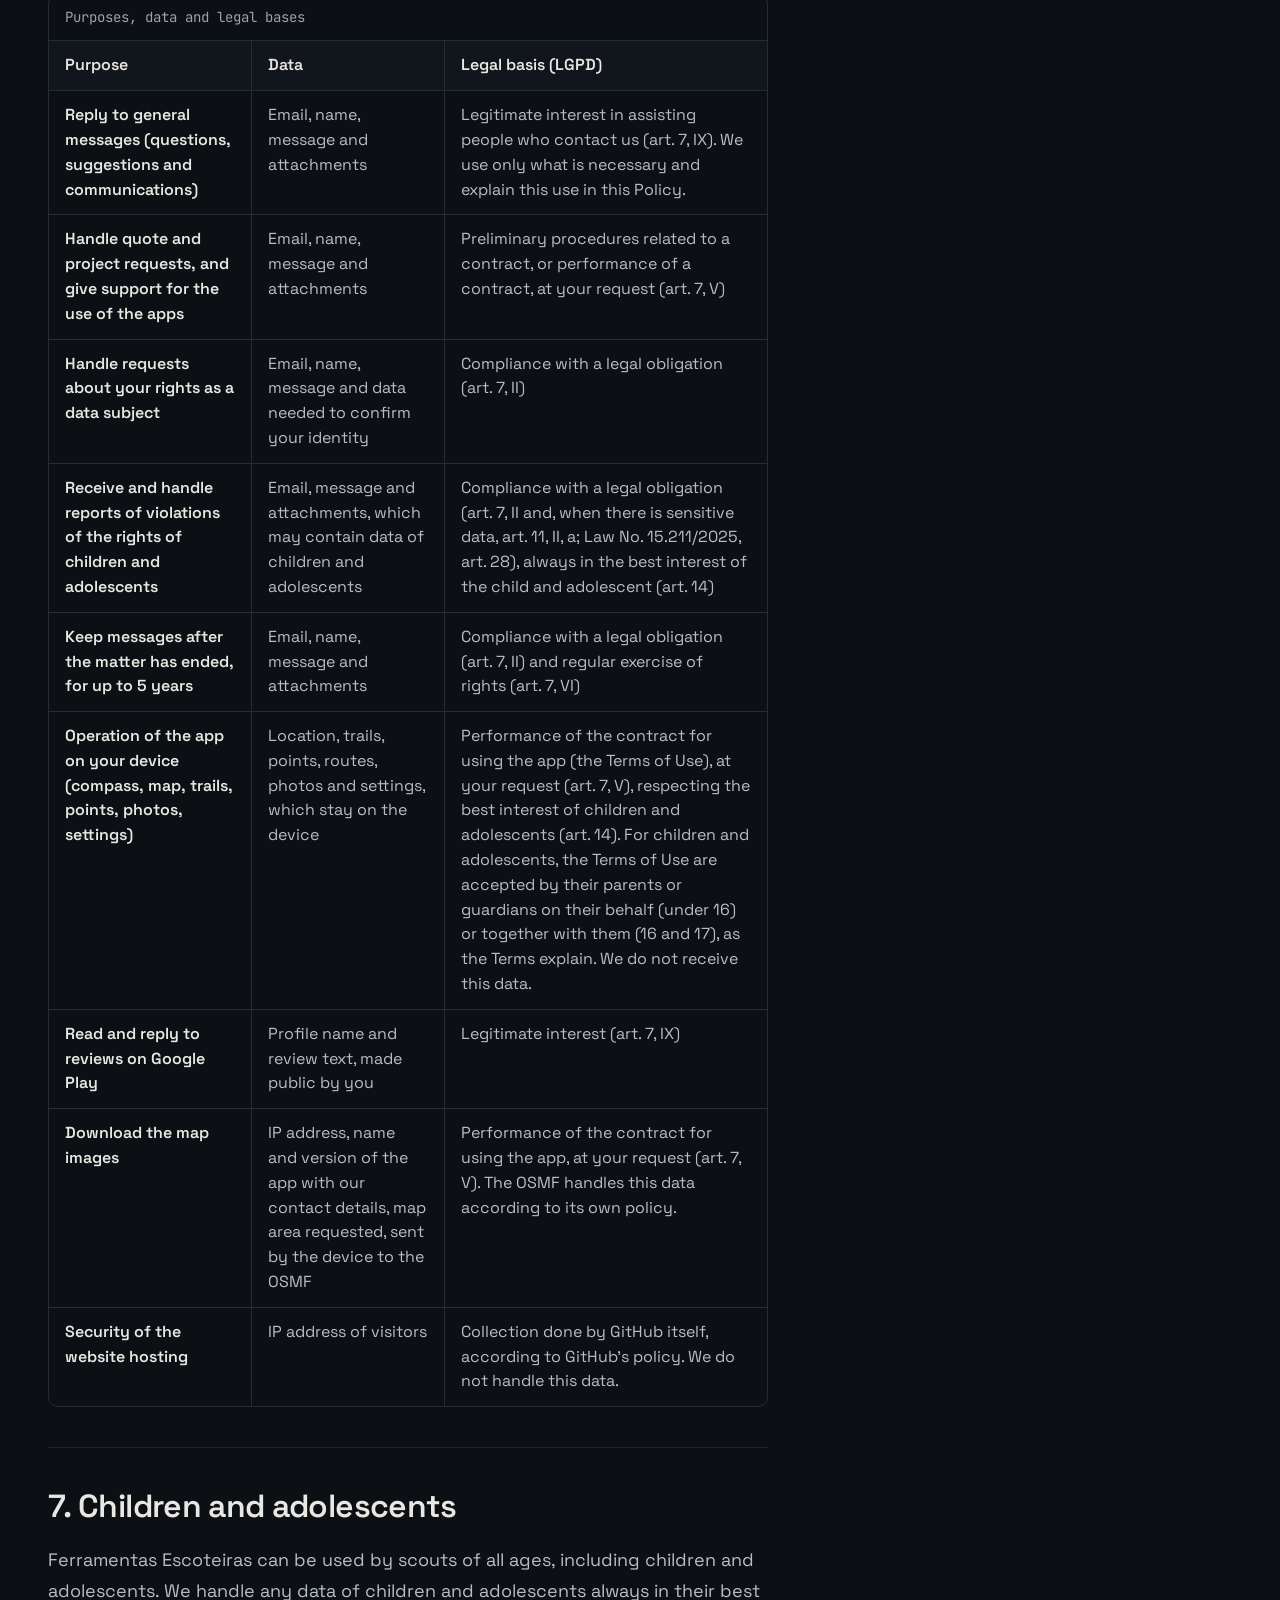
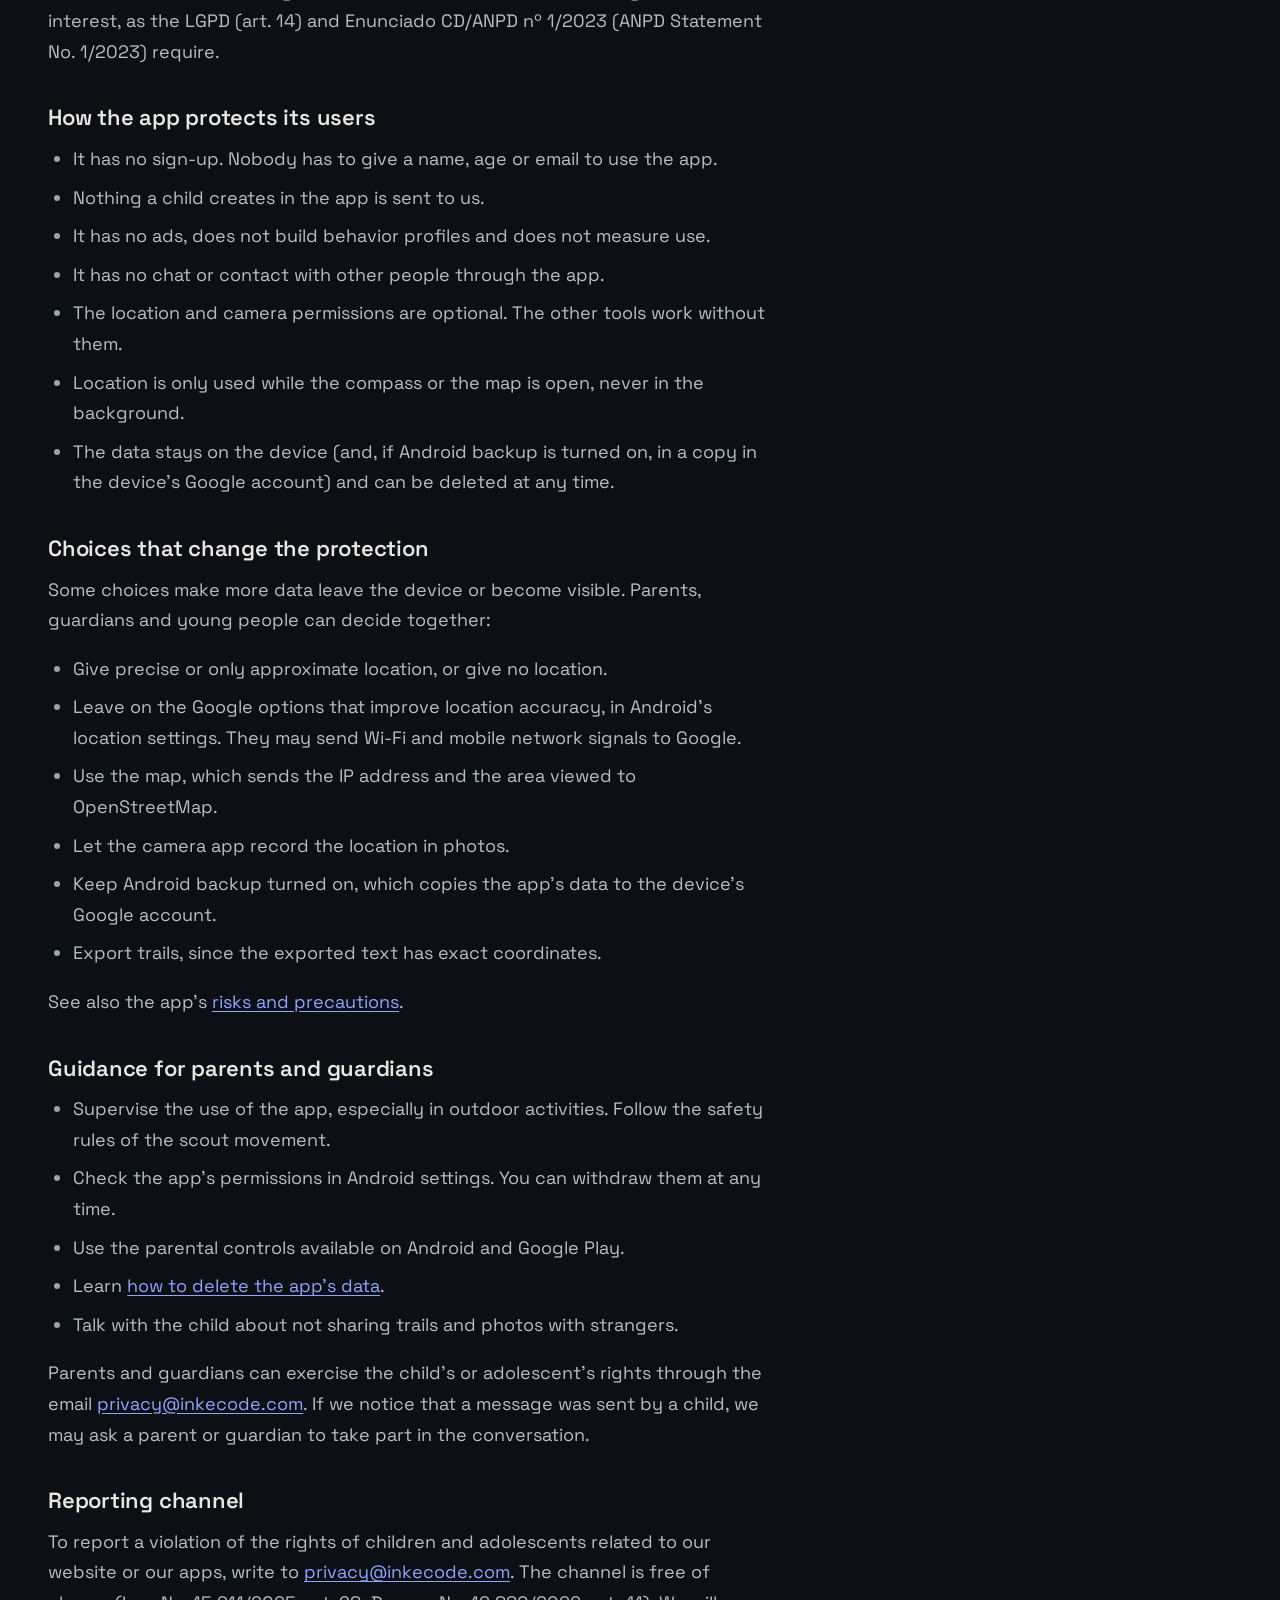
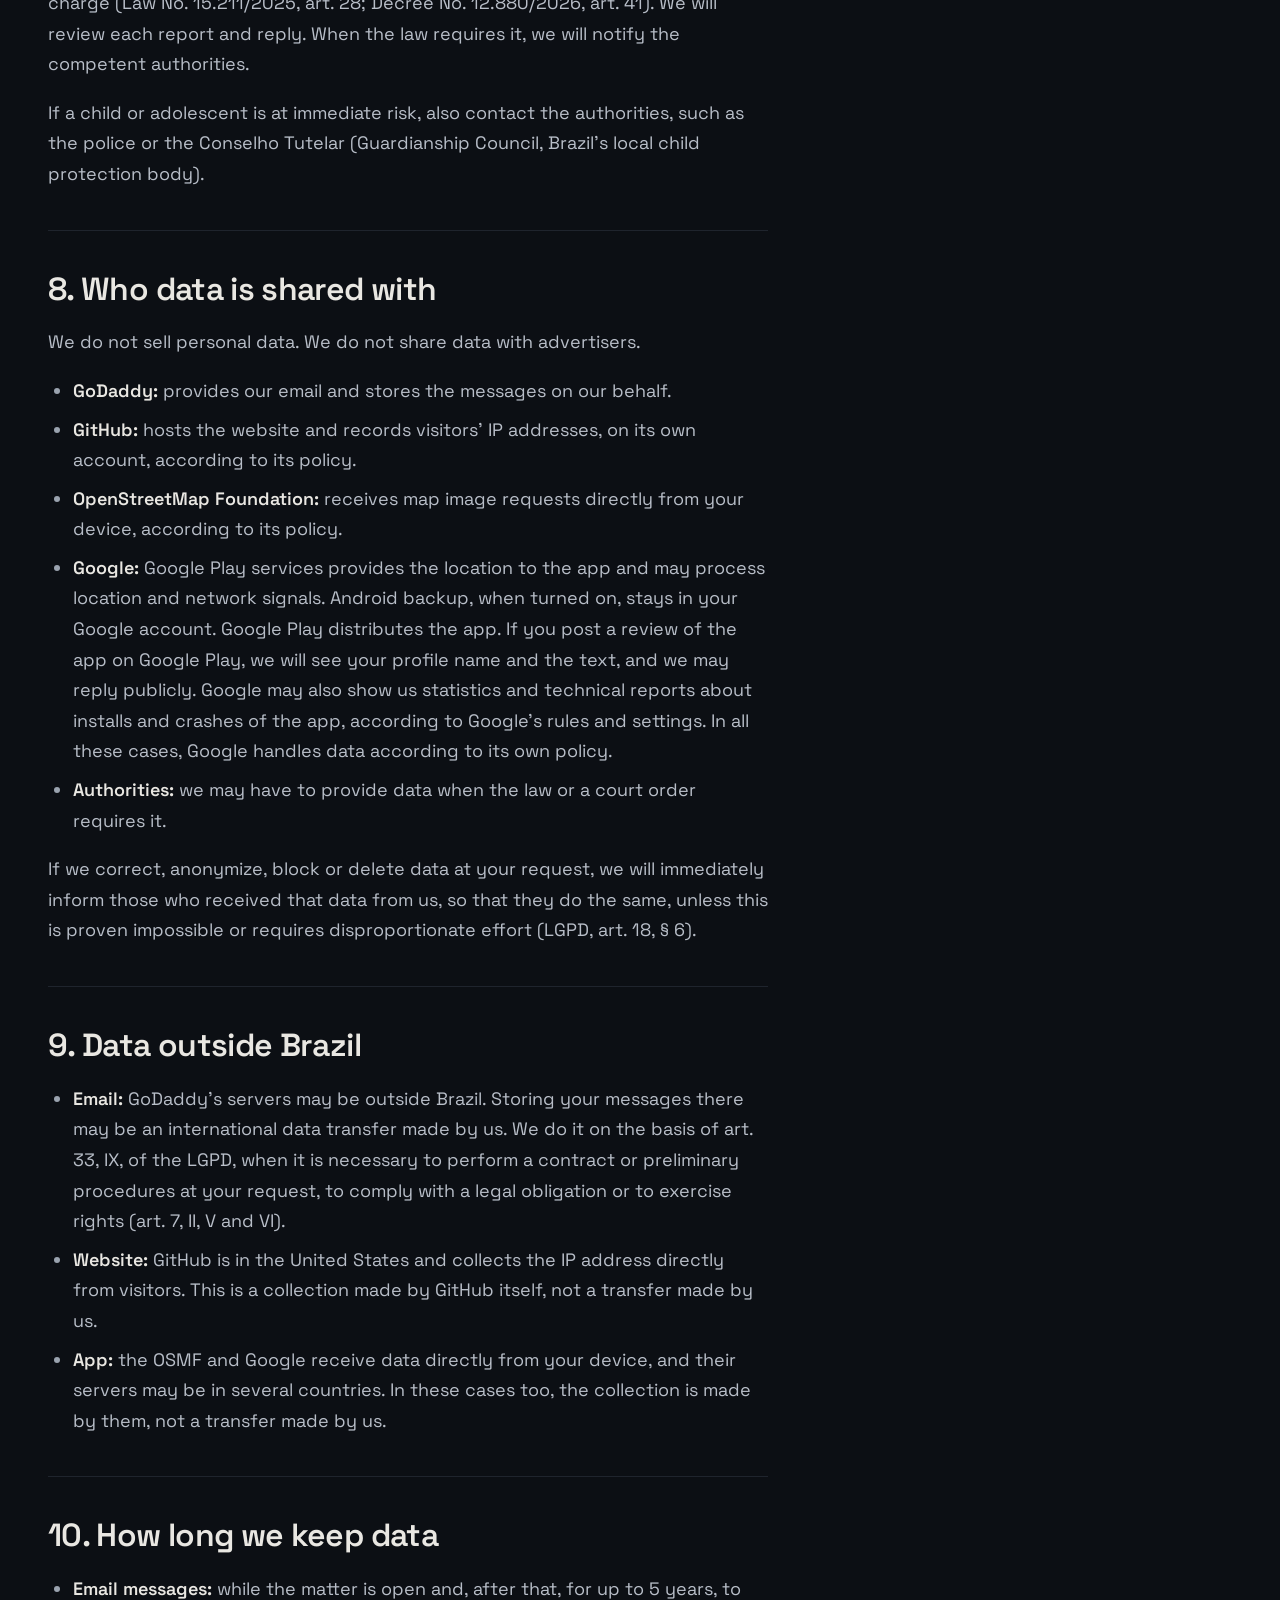
==== commit 97089165: "Legal texts 1.2: app requires Android 7.0, age rating Livre Remove the Android 5 and 6 passages now " ====
--- a/privacy/index.html
+++ b/privacy/index.html
@@ -43,7 +43,7 @@
 <header class="legal-header">
 <p class="eyebrow">legal</p>
 <h1>Privacy Policy</h1>
-<p class="legal-meta">Last updated: November 8, 2026 (version 1.1)</p>
+<p class="legal-meta">Last updated: November 9, 2026 (version 1.2)</p>
 <p class="legal-lang-note">This is an English translation. If it differs from the <a href="/pt/privacidade/" hreflang="pt-BR">Portuguese version</a>, the Portuguese version prevails.</p>
 </header>
 <nav class="legal-toc" aria-label="Privacy Policy contents">
@@ -100,7 +100,7 @@
   <ul>
     <li>the website <strong>inkecode.com</strong>;</li>
     <li>the messages you send us by email;</li>
-    <li>the apps we publish on Google Play under the developer name <strong>Ink &amp; Code</strong>. Today, the only app is <strong>Ferramentas Escoteiras</strong>, which has not been published yet and will be available on Google Play soon.</li>
+    <li>the apps we publish on Google Play under the developer name <strong>Ink &amp; Code</strong>. Today, the only app is <strong>Ferramentas Escoteiras</strong>, distributed through Google Play.</li>
   </ul>
   <p>When we release another app, it will get its own section in this Policy.</p>
 </section>
@@ -151,7 +151,7 @@
 <section id="ferramentas-escoteiras">
   <h2>5. The Ferramentas Escoteiras app</h2>
   <p>Ferramentas Escoteiras is a field kit for scouts, scout leaders and hikers. It has a compass, Morse code, trail signs, map and trails, timer, whistle, cipher and other tools. The app is for Android and is in Portuguese.</p>
-  <p>The app has not been published yet. This section describes the app as it is today, before publication on Google Play. If a version changes how data is handled, we will update this section before publishing that version.</p>
+  <p>This section describes version 3.0 of the app, the first one submitted to Google Play. It runs on Android 7.0 or newer. If a version changes how data is handled, we will update this section before publishing that version.</p>
   <p>The data you create in the app stays on your device, under your control. We do not have access to it. Even so, we explain here everything the app does with it.</p>
 
   <h3>Permissions and what they are for</h3>
@@ -169,12 +169,12 @@
         <tr>
           <th scope="row">Location (precise or approximate)</th>
           <td>In the compass: show latitude, longitude and altitude on the screen. On the map: show where you are, record your route when you tap “<span lang="pt-BR">Gravar</span>” (Record) and create points at your current position.</td>
-          <td>No. On Android 6.0 or newer, the app asks when you open the compass or the map. If you refuse, the compass works without the coordinates and the map works without your position. On Android 12 or newer, you can allow approximate location only. On Android 5.0 and 5.1, Android grants this permission at installation.</td>
+          <td>No. The app asks when you open the compass or the map. If you refuse, the compass works without the coordinates and the map works without your position. On Android 12 or newer, you can allow approximate location only.</td>
         </tr>
         <tr>
           <th scope="row">Camera</th>
           <td>Turn the flashlight on and off to send Morse code. In this case, no image is captured. It is also used to open the device's camera app when you want to take a photo of a point.</td>
-          <td>No. You can refuse and keep using the other tools. On Android 5.0 and 5.1, it is granted at installation.</td>
+          <td>No. You can refuse and keep using the other tools.</td>
         </tr>
         <tr>
           <th scope="row">Internet and network state</th>
@@ -224,7 +224,7 @@
   <ul>
     <li><strong>OpenStreetMap.</strong> To show the map, the app downloads images from the servers of the OpenStreetMap Foundation (OSMF) over a secure connection (HTTPS). With each request, the OSMF receives the device's IP address, the app's identification (the app's name and version and our contact details: the website inkecode.com and the email support@inkecode.com), and the map area requested. This area is usually the region where you are. When you open a saved trail, the map shows the area of that trail's points and route, so the OSMF also receives that area. The same applies to any place you move the map to. The OSMF handles this data according to its <a href="https://osmfoundation.org/wiki/Privacy_Policy" rel="noopener" lang="en">Privacy Policy</a>, which states that its network of servers may generate a record of your location.</li>
     <li><strong>Google Play services.</strong> The app asks Google Play services for the location. Google Play services is a Google component installed on the device. The app does not send data to Google on its own. Google Play services may process location and network signals, such as Wi-Fi and mobile networks, and technical data about the use of its services. This follows the device's location settings and <a href="https://policies.google.com/privacy" rel="noopener">Google's Privacy Policy</a>. Android may also use Google Play services to get the emoji font that the app displays. The data you create in the app is not part of this.</li>
-    <li><strong>Android backup.</strong> On Android 6.0 or newer, if backup is turned on on the device, Android may copy the app's data to your Google account. The copy may include trails, points, recorded routes, point photos and settings. The map cache is never included in the backup. The backup stays in your Google account and never reaches us. On Android 9 or newer, if the device has a screen lock (PIN, pattern or password), the backup is encrypted with it. Android has a backup limit of 25 MB per app. If the app's data goes over this limit, for example with many photos, Android stops backing up the app until the data is below 25 MB again.</li>
+    <li><strong>Android backup.</strong> If backup is turned on on the device, Android may copy the app's data to your Google account. The copy may include trails, points, recorded routes, point photos and settings. The map cache is never included in the backup. The backup stays in your Google account and never reaches us. On Android 9 or newer, if the device has a screen lock (PIN, pattern or password), the backup is encrypted with it. Android has a backup limit of 25 MB per app. If the app's data goes over this limit, for example with many photos, Android stops backing up the app until the data is below 25 MB again.</li>
     <li><strong>Exporting a trail.</strong> When you tap “<span lang="pt-BR">Exportar trilha</span>” (Export trail), the app copies to the clipboard a text with the trail name and, for each point, the name, coordinates, description, bearing (azimuth), distance and scout paces. The recorded route and the photos are not included in this text. The text only goes where you paste it.</li>
     <li><strong>Copying Morse and cipher text.</strong> The text goes to the clipboard only when you tap copy.</li>
     <li><strong>Camera app.</strong> To take a photo of a point, the app gives your camera app temporary access to the file of the new photo, so that it can save it. The app does not send the photos to anyone.</li>
@@ -340,7 +340,7 @@
     <li>Nothing a child creates in the app is sent to us.</li>
     <li>It has no ads, does not build behavior profiles and does not measure use.</li>
     <li>It has no chat or contact with other people through the app.</li>
-    <li>On Android 6.0 or newer, the location and camera permissions are optional. The other tools work without them.</li>
+    <li>The location and camera permissions are optional. The other tools work without them.</li>
     <li>Location is only used while the compass or the map is open, never in the background.</li>
     <li>The data stays on the device (and, if Android backup is turned on, in a copy in the device's Google account) and can be deleted at any time.</li>
   </ul>
@@ -358,7 +358,7 @@
   <h3>Guidance for parents and guardians</h3>
   <ul>
     <li>Supervise the use of the app, especially in outdoor activities. Follow the safety rules of the scout movement.</li>
-    <li>Check the app's permissions in Android settings. You can withdraw them at any time (on Android 6.0 or newer).</li>
+    <li>Check the app's permissions in Android settings. You can withdraw them at any time.</li>
     <li>Use the parental controls available on Android and Google Play.</li>
     <li>Learn <a href="#apagar-dados-do-app">how to delete the app's data</a>.</li>
     <li>Talk with the child about not sharing trails and photos with strangers.</li>
@@ -454,6 +454,7 @@
   <p>If we change the purpose, the manner or the duration of the handling, who the controller is, or who we share data with, we will publish the new version on this page with a prominent summary of the changes. When the change affects an app, we will also mention it in the release notes of the new version on Google Play. When the handling is based on your consent and you do not agree with the change, you may withdraw your consent.</p>
   <h3>Version history</h3>
   <ul>
+    <li>Version 1.2, of November 9, 2026: the app now requires Android 7.0 or newer, so the passages about Android 5 and 6 were removed. The text also now treats the app as submitted to Google Play. Nothing changed in how data is handled.</li>
     <li>Version 1.1, of November 8, 2026: the app section now describes version 3.0 of Ferramentas Escoteiras. The app no longer has the foreground service and write-to-storage permissions; the map cache stays in the app's cache folder, never in a shared folder, and is not included in the backup; deleting a trail also deletes the photos of its points; and requests to OpenStreetMap now identify the app by its name, its version and our contact details.</li>
     <li>Version 1.0, of November 7, 2026: first version.</li>
   </ul>
